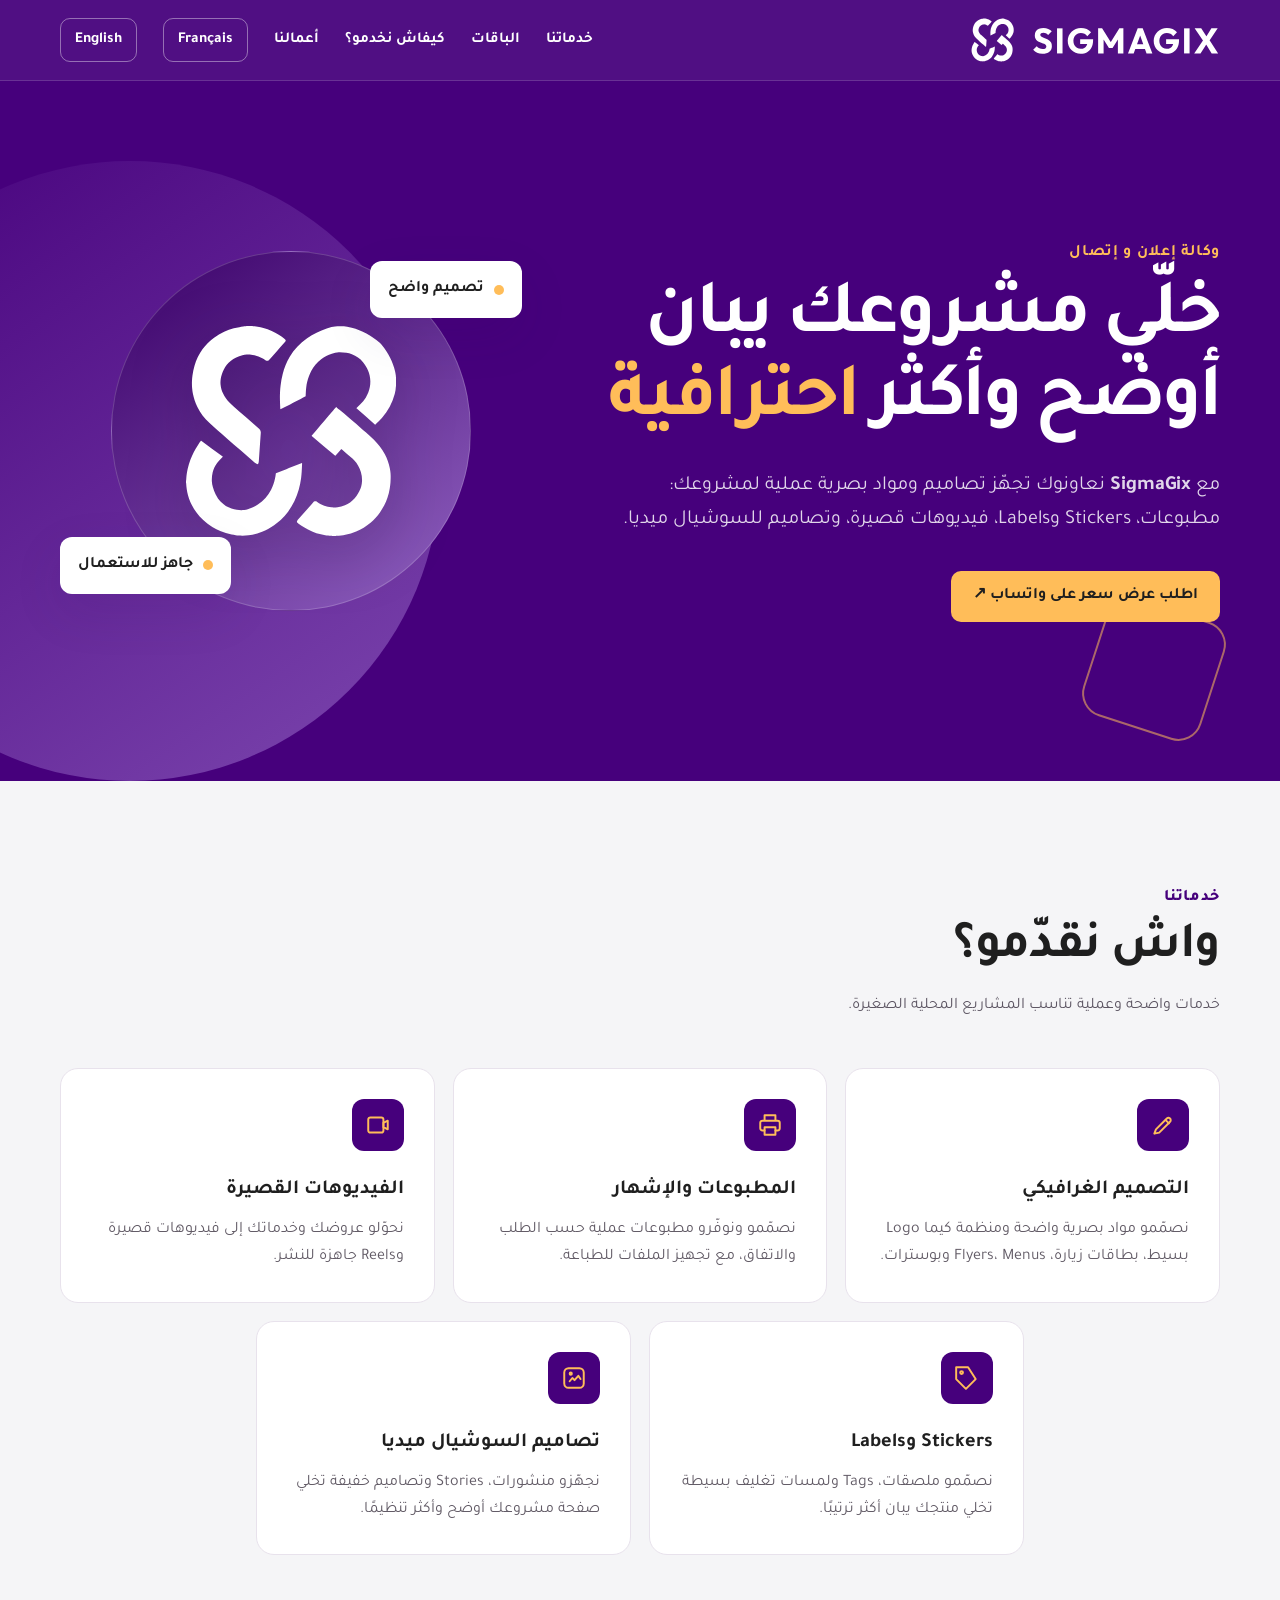
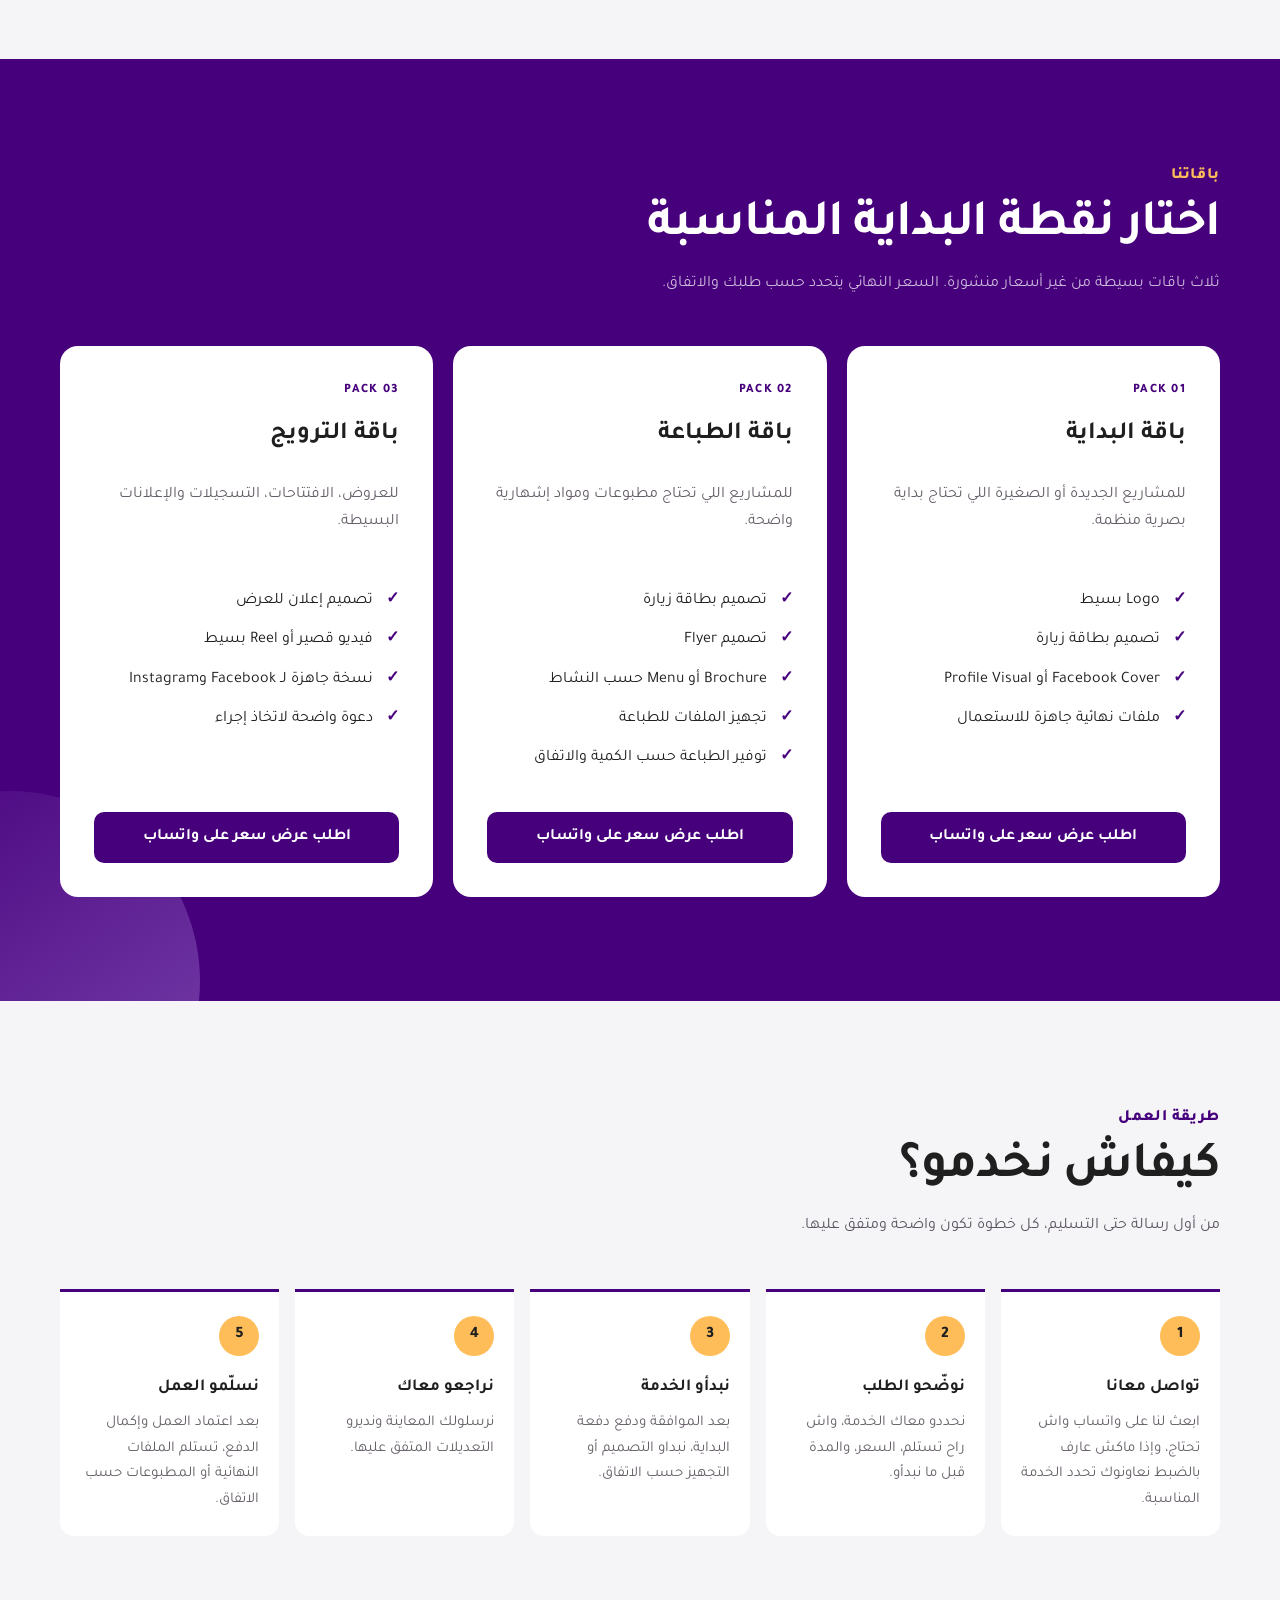
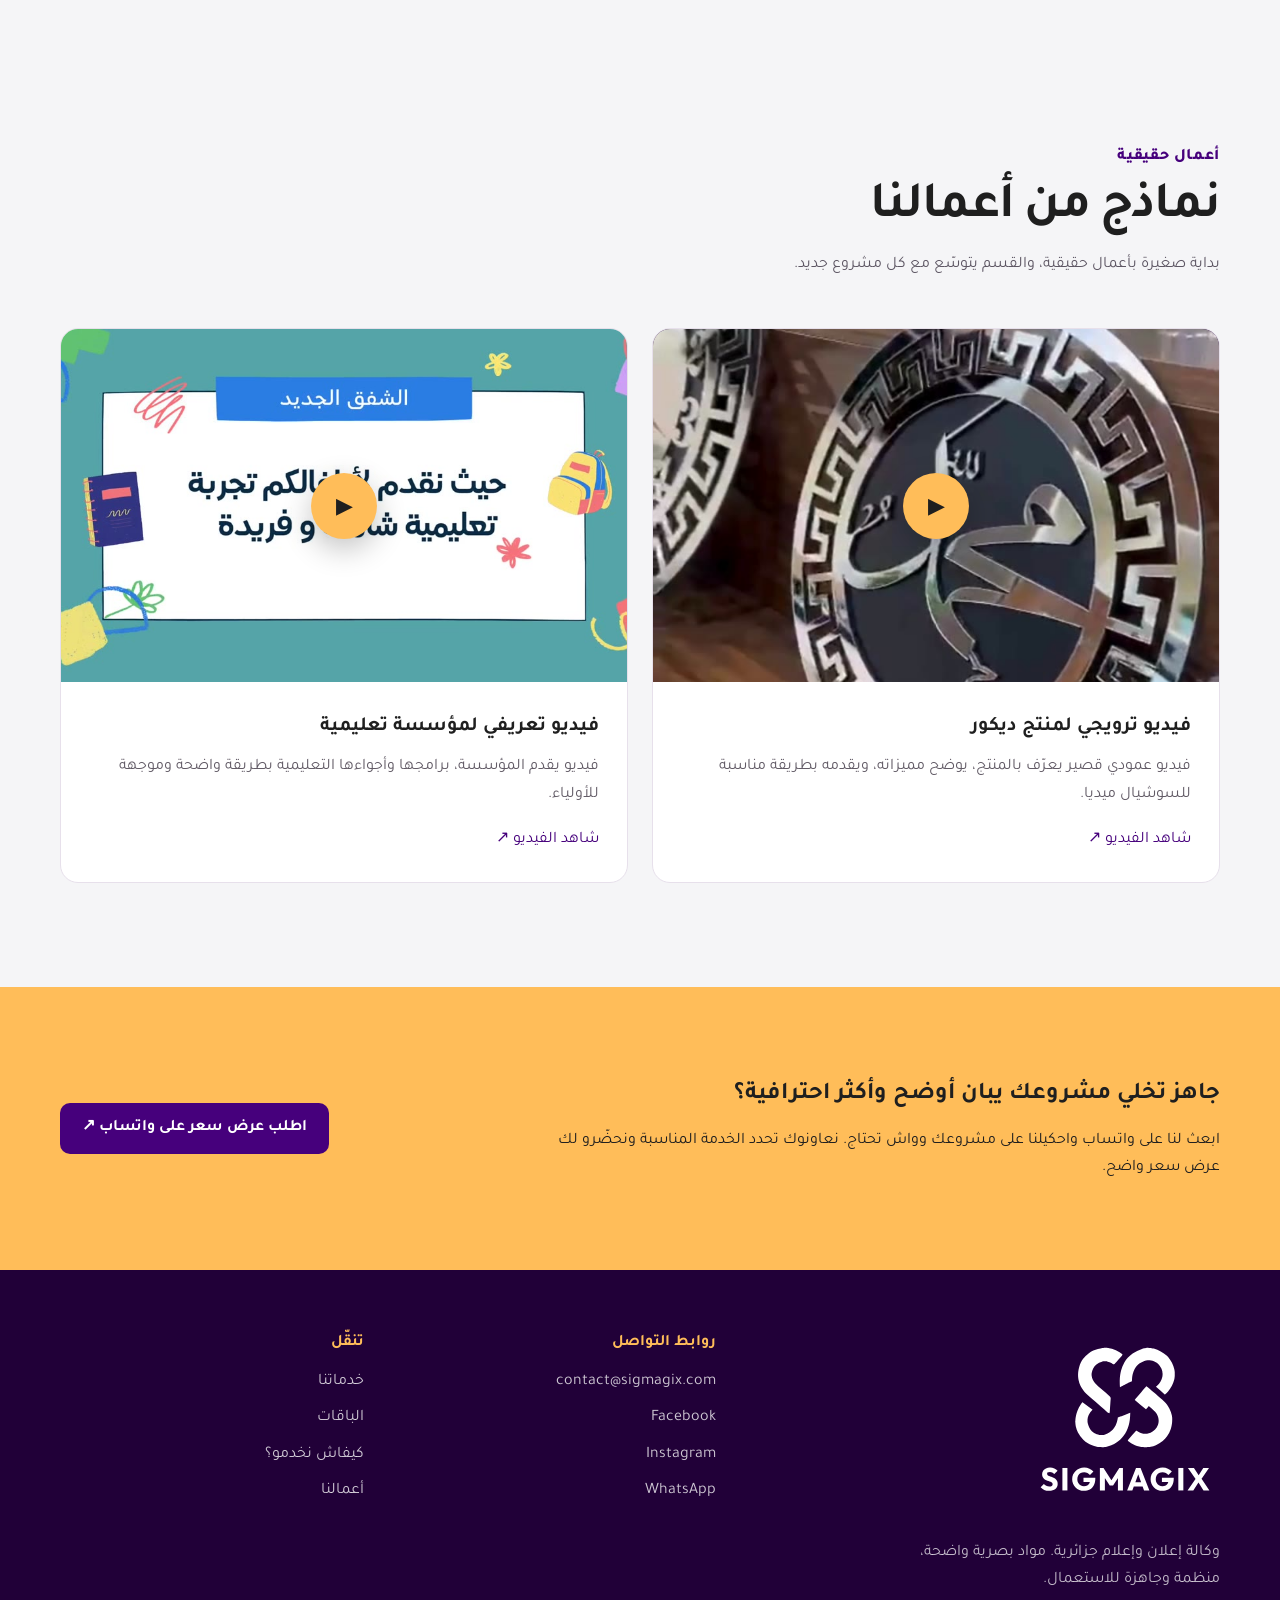
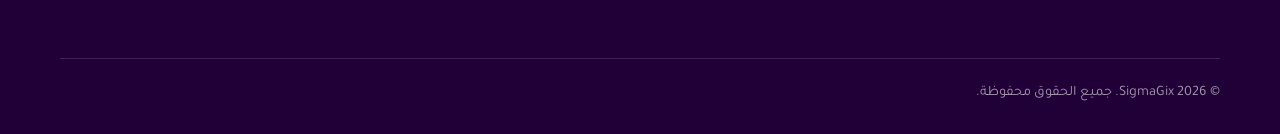
==== index.html @ 9609838d "Update index.html" ====
<!DOCTYPE html>
<html dir="rtl" lang="ar"><head><meta charset="utf-8"/><meta content="width=device-width,initial-scale=1" name="viewport"/><title>SigmaGix — Advertising &amp; Media Agency</title><meta content="SigmaGix وكالة إعلان وإعلام في المدية، نجهّز تصاميم ومطبوعات وفيديوهات قصيرة ومواد بصرية عملية للمشاريع المحلية." name="description"/><meta content="#46007C" name="theme-color"/><meta content="SigmaGix — Advertising &amp; Media Agency" property="og:title"/><meta content="SigmaGix وكالة إعلان وإعلام في المدية، نجهّز تصاميم ومطبوعات وفيديوهات قصيرة ومواد بصرية عملية للمشاريع المحلية." property="og:description"/><meta content="website" property="og:type"/><link href="assets/black-icon.svg" rel="icon" type="image/svg+xml"/><link href="styles.css" rel="stylesheet"/></head><body dir="rtl"><a class="skip" href="#main">الرئيسية</a><header class="site-header"><div class="container nav"><a aria-label="SigmaGix — الرئيسية" class="brand" href=""><img alt="SigmaGix" src="assets/horizontal-logo-white.svg"/></a><button aria-expanded="false" aria-label="Menu" class="menu-btn">☰</button><nav aria-label="Navigation" class="nav-links"><a href="#services">خدماتنا</a><a href="#packs">الباقات</a><a href="#process">كيفاش نخدمو؟</a><a href="#work">أعمالنا</a><a class="lang-switch" href="fr/" hreflang="fr">Français</a><a class="lang-switch" href="en/" hreflang="en">English</a></nav></div></header><main id="main"><section class="hero"><div class="container hero-grid"><div><span class="eyebrow">وكالة إعلان و إتصال </span><h1>خلّي مشروعك يبان<br/>أوضح وأكثر <span style="color:var(--yellow)">احترافية</span></h1><p>مع <strong>SigmaGix</strong> نعاونوك تجهّز تصاميم ومواد بصرية عملية لمشروعك: مطبوعات، Stickers وLabels، فيديوهات قصيرة، وتصاميم للسوشيال ميديا.</p><a class="btn btn-primary" href="https://wa.me/213550505715?text=%D8%B3%D9%84%D8%A7%D9%85%D8%8C%20%D8%AD%D8%A7%D8%A8%20%D9%86%D8%B7%D9%84%D8%A8%20%D8%B9%D8%B1%D8%B6%20%D8%B3%D8%B9%D8%B1%20%D9%85%D9%86%20SigmaGix." rel="noopener" target="_blank">اطلب عرض سعر على واتساب ↗</a></div><div aria-hidden="true" class="hero-mark"><div class="orb"></div><img alt="" src="assets/white-icon.svg"/><span class="float-card fc1"><i></i>تصميم واضح</span><span class="float-card fc2"><i></i>جاهز للاستعمال</span></div></div></section><section class="section" id="services"><div class="container"><div class="section-head"><span class="section-label">خدماتنا</span><h2>واش نقدّمو؟</h2><p class="section-intro">خدمات واضحة وعملية تناسب المشاريع المحلية الصغيرة.</p></div><div class="services-grid"><article class="service-card"><div class="icon-box"><svg aria-hidden="true" viewbox="0 0 24 24"><path d="m4 20 4.5-1 10-10a2.1 2.1 0 0 0-3-3l-10 10L4 20Z"></path><path d="m14.5 7.5 3 3"></path></svg></div><h3>التصميم الغرافيكي</h3><p>نصمّمو مواد بصرية واضحة ومنظمة كيما Logo بسيط، بطاقات زيارة، Flyers، Menus وبوسترات.</p></article><article class="service-card"><div class="icon-box"><svg aria-hidden="true" viewbox="0 0 24 24"><path d="M7 8V3h10v5M7 17H5a2 2 0 0 1-2-2v-5a2 2 0 0 1 2-2h14a2 2 0 0 1 2 2v5a2 2 0 0 1-2 2h-2"></path><path d="M7 14h10v7H7z"></path></svg></div><h3>المطبوعات والإشهار</h3><p>نصمّمو ونوفّرو مطبوعات عملية حسب الطلب والاتفاق، مع تجهيز الملفات للطباعة.</p></article><article class="service-card"><div class="icon-box"><svg aria-hidden="true" viewbox="0 0 24 24"><rect height="14" rx="2" width="14" x="3" y="5"></rect><path d="m17 10 4-2v8l-4-2z"></path></svg></div><h3>الفيديوهات القصيرة</h3><p>نحوّلو عروضك وخدماتك إلى فيديوهات قصيرة وReels جاهزة للنشر.</p></article><article class="service-card"><div class="icon-box"><svg aria-hidden="true" viewbox="0 0 24 24"><path d="M20 13 11 22 2 13V2h11z"></path><circle cx="7" cy="7" r="1.3"></circle></svg></div><h3>Stickers وLabels</h3><p>نصمّمو ملصقات، Tags ولمسات تغليف بسيطة تخلي منتجك يبان أكثر ترتيبًا.</p></article><article class="service-card"><div class="icon-box"><svg aria-hidden="true" viewbox="0 0 24 24"><rect height="18" rx="4" width="18" x="3" y="3"></rect><path d="M8 15l2.5-3 2 2 3.5-4 2 3"></path><circle cx="9" cy="8" r="1"></circle></svg></div><h3>تصاميم السوشيال ميديا</h3><p>نجهّزو منشورات، Stories وتصاميم خفيفة تخلي صفحة مشروعك أوضح وأكثر تنظيمًا.</p></article></div></div></section><section class="section purple-section" id="packs"><div class="container"><div class="section-head"><span class="section-label">باقاتنا</span><h2>اختار نقطة البداية المناسبة</h2><p class="section-intro">ثلاث باقات بسيطة من غير أسعار منشورة. السعر النهائي يتحدد حسب طلبك والاتفاق.</p></div><div class="packs"><article class="pack"><span class="pack-no">PACK 01</span><h3>باقة البداية</h3><p>للمشاريع الجديدة أو الصغيرة اللي تحتاج بداية بصرية منظمة.</p><ul><li>Logo بسيط</li><li>تصميم بطاقة زيارة</li><li>Facebook Cover أو Profile Visual</li><li>ملفات نهائية جاهزة للاستعمال</li></ul><a class="btn" href="https://wa.me/213550505715?text=%D8%B3%D9%84%D8%A7%D9%85%D8%8C%20%D8%AD%D8%A7%D8%A8%20%D9%86%D8%B7%D9%84%D8%A8%20%D8%B9%D8%B1%D8%B6%20%D8%B3%D8%B9%D8%B1%20%D9%85%D9%86%20SigmaGix." rel="noopener" target="_blank">اطلب عرض سعر على واتساب</a></article><article class="pack"><span class="pack-no">PACK 02</span><h3>باقة الطباعة</h3><p>للمشاريع اللي تحتاج مطبوعات ومواد إشهارية واضحة.</p><ul><li>تصميم بطاقة زيارة</li><li>تصميم Flyer</li><li>Brochure أو Menu حسب النشاط</li><li>تجهيز الملفات للطباعة</li><li>توفير الطباعة حسب الكمية والاتفاق</li></ul><a class="btn" href="https://wa.me/213550505715?text=%D8%B3%D9%84%D8%A7%D9%85%D8%8C%20%D8%AD%D8%A7%D8%A8%20%D9%86%D8%B7%D9%84%D8%A8%20%D8%B9%D8%B1%D8%B6%20%D8%B3%D8%B9%D8%B1%20%D9%85%D9%86%20SigmaGix." rel="noopener" target="_blank">اطلب عرض سعر على واتساب</a></article><article class="pack"><span class="pack-no">PACK 03</span><h3>باقة الترويج</h3><p>للعروض، الافتتاحات، التسجيلات والإعلانات البسيطة.</p><ul><li>تصميم إعلان للعرض</li><li>فيديو قصير أو Reel بسيط</li><li>نسخة جاهزة لـ Facebook وInstagram</li><li>دعوة واضحة لاتخاذ إجراء</li></ul><a class="btn" href="https://wa.me/213550505715?text=%D8%B3%D9%84%D8%A7%D9%85%D8%8C%20%D8%AD%D8%A7%D8%A8%20%D9%86%D8%B7%D9%84%D8%A8%20%D8%B9%D8%B1%D8%B6%20%D8%B3%D8%B9%D8%B1%20%D9%85%D9%86%20SigmaGix." rel="noopener" target="_blank">اطلب عرض سعر على واتساب</a></article></div></div></section><section class="section" id="process"><div class="container"><div class="section-head"><span class="section-label">طريقة العمل</span><h2>كيفاش نخدمو؟</h2><p class="section-intro">من أول رسالة حتى التسليم، كل خطوة تكون واضحة ومتفق عليها.</p></div><div class="process"><article class="step"><span class="step-no">1</span><h3>تواصل معانا</h3><p>ابعث لنا على واتساب واش تحتاج، وإذا ماكش عارف بالضبط نعاونوك تحدد الخدمة المناسبة.</p></article><article class="step"><span class="step-no">2</span><h3>نوضّحو الطلب</h3><p>نحددو معاك الخدمة، واش راح تستلم، السعر، والمدة قبل ما نبدأو.</p></article><article class="step"><span class="step-no">3</span><h3>نبدأو الخدمة</h3><p>بعد الموافقة ودفع دفعة البداية، نبداو التصميم أو التجهيز حسب الاتفاق.</p></article><article class="step"><span class="step-no">4</span><h3>نراجعو معاك</h3><p>نرسلولك المعاينة ونديرو التعديلات المتفق عليها.</p></article><article class="step"><span class="step-no">5</span><h3>نسلّمو العمل</h3><p>بعد اعتماد العمل وإكمال الدفع، تستلم الملفات النهائية أو المطبوعات حسب الاتفاق.</p></article></div></div></section><section class="section" id="work"><div class="container"><div class="section-head"><span class="section-label">أعمال حقيقية</span><h2>نماذج من أعمالنا</h2><p class="section-intro">بداية صغيرة بأعمال حقيقية، والقسم يتوسّع مع كل مشروع جديد.</p></div><div class="work-grid"><article class="work"><div class="work-media"><img alt="فيديو ترويجي لمنتج ديكور" src="assets/video/product-poster.jpg"/><button aria-label="تشغيل الفيديو: فيديو ترويجي لمنتج ديكور" class="play" data-orientation="portrait" data-poster="assets/video/product-poster.jpg" data-title="فيديو ترويجي لمنتج ديكور" data-video="assets/video/product.mp4" type="button">▶</button></div><div class="work-copy"><h3>فيديو ترويجي لمنتج ديكور</h3><p>فيديو عمودي قصير يعرّف بالمنتج، يوضح مميزاته، ويقدمه بطريقة مناسبة للسوشيال ميديا.</p><button class="text-btn" data-orientation="portrait" data-poster="assets/video/product-poster.jpg" data-title="فيديو ترويجي لمنتج ديكور" data-video="assets/video/product.mp4" type="button">شاهد الفيديو ↗</button></div></article><article class="work"><div class="work-media"><img alt="فيديو تعريفي لمؤسسة تعليمية" src="assets/video/education-poster.jpg"/><button aria-label="تشغيل الفيديو: فيديو تعريفي لمؤسسة تعليمية" class="play" data-orientation="landscape" data-poster="assets/video/education-poster.jpg" data-title="فيديو تعريفي لمؤسسة تعليمية" data-video="assets/video/education.mp4" type="button">▶</button></div><div class="work-copy"><h3>فيديو تعريفي لمؤسسة تعليمية</h3><p>فيديو يقدم المؤسسة، برامجها وأجواءها التعليمية بطريقة واضحة وموجهة للأولياء.</p><button class="text-btn" data-orientation="landscape" data-poster="assets/video/education-poster.jpg" data-title="فيديو تعريفي لمؤسسة تعليمية" data-video="assets/video/education.mp4" type="button">شاهد الفيديو ↗</button></div></article></div></div></section><section class="cta-section"><div class="container cta-grid"><div><h2>جاهز تخلي مشروعك يبان أوضح وأكثر احترافية؟</h2><p>ابعث لنا على واتساب واحكيلنا على مشروعك وواش تحتاج. نعاونوك تحدد الخدمة المناسبة ونحضّرو لك عرض سعر واضح.</p></div><a class="btn" href="https://wa.me/213550505715?text=%D8%B3%D9%84%D8%A7%D9%85%D8%8C%20%D8%AD%D8%A7%D8%A8%20%D9%86%D8%B7%D9%84%D8%A8%20%D8%B9%D8%B1%D8%B6%20%D8%B3%D8%B9%D8%B1%20%D9%85%D9%86%20SigmaGix." rel="noopener" target="_blank">اطلب عرض سعر على واتساب ↗</a></div></section></main><footer class="site-footer"><div class="container"><div class="footer-grid"><div><img alt="SigmaGix" class="footer-logo" src="assets/logo-white-website.svg"/><p class="footer-tag">وكالة إعلان وإعلام جزائرية. مواد بصرية واضحة، منظمة وجاهزة للاستعمال.</p></div><div><div class="footer-title">روابط التواصل</div><div class="footer-links"><a href="mailto:contact@sigmagix.com">contact@sigmagix.com</a><a href="https://www.facebook.com/SigmagixAgency" rel="noopener" target="_blank">Facebook</a><a href="https://www.instagram.com/sigmagix/" rel="noopener" target="_blank">Instagram</a><a href="https://wa.me/213550505715?text=%D8%B3%D9%84%D8%A7%D9%85%D8%8C%20%D8%AD%D8%A7%D8%A8%20%D9%86%D8%B7%D9%84%D8%A8%20%D8%B9%D8%B1%D8%B6%20%D8%B3%D8%B9%D8%B1%20%D9%85%D9%86%20SigmaGix." rel="noopener" target="_blank">WhatsApp</a></div></div><div><div class="footer-title">تنقّل</div><div class="footer-links"><a href="#services">خدماتنا</a><a href="#packs">الباقات</a><a href="#process">كيفاش نخدمو؟</a><a href="#work">أعمالنا</a></div></div></div><div class="copyright">© 2026 SigmaGix. جميع الحقوق محفوظة.</div></div></footer><dialog aria-labelledby="video-title" class="video-dialog"><div class="dialog-head"><h2 id="video-title"></h2><button aria-label="غلق" class="dialog-close">×</button></div><video controls="" playsinline="" preload="none"></video></dialog><script src="script.js"></script></body></html>
---- styles.css ----
@import url('https://fonts.googleapis.com/css2?family=Poppins:wght@400;500;600;700&family=Tajawal:wght@400;500;700;800&display=swap');

:root{--purple:#46007C;--lavender:#9162C2;--yellow:#FFBD59;--off:#F5F5F7;--ink:#1F1F1F;--white:#fff;--radius:18px;--shadow:0 18px 50px rgba(48,0,85,.10);--max:1160px}
*{box-sizing:border-box}html{scroll-behavior:smooth;scroll-padding-top:92px}body{margin:0;background:var(--off);color:var(--ink);font-family:'Poppins',Arial,sans-serif;line-height:1.7}body[dir=rtl]{font-family:'Tajawal',Arial,sans-serif}img,video{max-width:100%;display:block}a{color:inherit}.container{width:min(calc(100% - 40px),var(--max));margin-inline:auto}.skip{position:absolute;inset-inline-start:16px;top:-60px;background:var(--yellow);color:var(--ink);padding:10px 16px;z-index:1000;border-radius:8px;font-weight:700}.skip:focus{top:12px}.site-header{position:sticky;top:0;z-index:100;background:rgba(70,0,124,.94);backdrop-filter:blur(14px);border-bottom:1px solid rgba(255,255,255,.14)}.nav{min-height:80px;display:flex;align-items:center;justify-content:space-between;gap:24px}.brand img{width:250px;height:auto}.nav-links{display:flex;align-items:center;gap:26px;color:#fff}.nav-links a{text-decoration:none;font-weight:600;font-size:.95rem}.nav-links a:hover{color:var(--yellow)}.lang-switch{display:inline-flex;align-items:center;min-height:44px;padding:8px 14px;border:1px solid rgba(255,255,255,.4);border-radius:10px;color:#fff}.menu-btn{display:none;border:1px solid rgba(255,255,255,.4);background:transparent;color:#fff;width:46px;height:46px;border-radius:10px;font-size:0}.menu-btn:before{content:'';display:block;width:20px;height:14px;margin:auto;background:linear-gradient(to bottom,#fff 0 2px,transparent 2px 6px,#fff 6px 8px,transparent 8px 12px,#fff 12px 14px)}.hero{position:relative;overflow:hidden;background:var(--purple);color:#fff;min-height:700px;display:flex;align-items:center}.hero:before{content:'';position:absolute;width:620px;height:620px;border-radius:50%;background:linear-gradient(145deg,var(--purple),var(--lavender));inset-inline-end:-180px;top:80px;opacity:.72}.hero:after{content:'';position:absolute;width:120px;height:120px;border:2px solid rgba(255,189,89,.55);border-radius:24px;transform:rotate(18deg);inset-inline-start:5%;bottom:50px}.hero-grid{position:relative;z-index:1;display:grid;grid-template-columns:1.15fr .85fr;align-items:center;gap:72px;padding-block:96px}.eyebrow{display:inline-block;color:var(--yellow);font-weight:700;letter-spacing:.04em;margin-bottom:12px}.hero h1{font-size:clamp(2.7rem,6vw,5.5rem);line-height:1.08;letter-spacing:-.04em;margin:0 0 24px;max-width:800px}.hero p{font-size:clamp(1.05rem,2vw,1.25rem);color:rgba(255,255,255,.84);max-width:650px;margin:0 0 34px}.btn{display:inline-flex;align-items:center;justify-content:center;gap:10px;min-height:50px;padding:12px 22px;border-radius:10px;text-decoration:none;border:0;font:inherit;font-weight:700;cursor:pointer;transition:transform .2s,background .2s}.btn:hover{transform:translateY(-2px)}.btn-primary{background:var(--yellow);color:var(--ink)}.btn-primary:hover{background:#ffc871}.btn-outline{border:1px solid rgba(255,255,255,.45);color:#fff}.hero-mark{position:relative;min-height:430px;display:grid;place-items:center}.hero-mark .orb{position:absolute;width:360px;height:360px;border-radius:50%;background:linear-gradient(145deg,#3a0068,var(--lavender));border:1px solid rgba(255,255,255,.18)}.hero-mark>img{position:relative;width:210px;filter:drop-shadow(0 16px 30px rgba(20,0,35,.25))}.float-card{position:absolute;background:#fff;color:var(--ink);padding:15px 18px;border-radius:12px;box-shadow:var(--shadow);font-weight:700;display:flex;align-items:center;gap:10px}.float-card i{width:10px;height:10px;border-radius:50%;background:var(--yellow)}.fc1{top:45px;inset-inline-start:0}.fc2{bottom:52px;inset-inline-end:0}.section{padding-block:104px}.section-head{max-width:720px;margin-bottom:48px}.section-label{color:var(--purple);font-weight:800;letter-spacing:.04em}.section h2{font-size:clamp(2rem,4vw,3.5rem);line-height:1.15;margin:8px 0 14px;letter-spacing:-.025em}.section-intro{color:#5d5663;margin:0}.services-grid{display:grid;grid-template-columns:repeat(6,1fr);gap:18px}.service-card{grid-column:span 2;background:#fff;padding:30px;border:1px solid #e8e2ec;border-radius:var(--radius);transition:transform .2s,border-color .2s}.service-card:nth-child(4){grid-column:2/span 2}.service-card:hover{transform:translateY(-4px);border-color:rgba(70,0,124,.35)}.icon-box{width:52px;height:52px;border-radius:12px;background:var(--purple);color:var(--yellow);display:grid;place-items:center;margin-bottom:22px}.icon-box svg{width:26px;height:26px;fill:none;stroke:currentColor;stroke-width:1.8;stroke-linecap:round;stroke-linejoin:round}.service-card h3,.pack h3,.work-copy h3{margin:0 0 10px;font-size:1.25rem}.service-card p{margin:0;color:#625b66}.purple-section{background:var(--purple);color:#fff;position:relative;overflow:hidden}.purple-section:after{content:'';position:absolute;width:380px;height:380px;border-radius:50%;background:linear-gradient(145deg,transparent,var(--lavender));inset-inline-end:-180px;bottom:-170px;opacity:.7}.purple-section .section-label{color:var(--yellow)}.purple-section .section-intro{color:rgba(255,255,255,.72)}.packs{position:relative;z-index:1;display:grid;grid-template-columns:repeat(3,1fr);gap:20px}.pack{background:#fff;color:var(--ink);border-radius:var(--radius);padding:34px;display:flex;flex-direction:column;min-height:430px}.pack-no{color:var(--purple);font-weight:800;font-size:.8rem;letter-spacing:.1em}.pack h3{font-size:1.55rem;margin-top:12px}.pack>p{color:#665e69;min-height:58px}.pack ul{padding:0;margin:20px 0 28px;list-style:none}.pack li{position:relative;padding-inline-start:26px;margin:12px 0}.pack li:before{content:'✓';position:absolute;inset-inline-start:0;color:var(--purple);font-weight:800}.pack .btn{margin-top:auto;background:var(--purple);color:#fff}.process{display:grid;grid-template-columns:repeat(5,1fr);gap:16px;counter-reset:steps}.step{position:relative;padding:24px 20px;border-top:3px solid var(--purple);background:#fff;border-radius:0 0 14px 14px}.step-no{width:40px;height:40px;display:grid;place-items:center;border-radius:50%;background:var(--yellow);font-weight:800;margin-bottom:18px}.step h3{font-size:1.05rem;margin:0 0 8px}.step p{font-size:.94rem;color:#665f68;margin:0}.work-grid{display:grid;grid-template-columns:repeat(2,1fr);gap:24px}.work{background:#fff;border-radius:var(--radius);overflow:hidden;border:1px solid #e7e0eb}.work-media{position:relative;aspect-ratio:16/10;background:#24003f;overflow:hidden}.work-media img{width:100%;height:100%;object-fit:cover;transition:transform .35s}.work:first-child .work-media img{object-position:center 38%}.work:hover .work-media img{transform:scale(1.025)}.play{position:absolute;inset:0;margin:auto;width:66px;height:66px;border-radius:50%;background:var(--yellow);border:0;color:var(--ink);font-size:1.35rem;cursor:pointer;box-shadow:0 10px 30px rgba(0,0,0,.24)}.work-copy{padding:28px}.work-copy p{color:#625b66;margin:0 0 18px}.text-btn{color:var(--purple);font-weight:800;background:none;border:0;padding:0;font:inherit;cursor:pointer}.cta-section{background:var(--yellow);padding-block:88px}.cta-grid{display:grid;grid-template-columns:1fr auto;align-items:center;gap:40px}.cta-section h2{margin:0 0 12px;max-width:750px}.cta-section p{margin:0;max-width:700px}.cta-section .btn{background:var(--purple);color:#fff;white-space:nowrap}.site-footer{background:#210038;color:#fff;padding-block:60px 28px}.footer-grid{display:grid;grid-template-columns:1.2fr .8fr .8fr;gap:48px}.footer-logo{width:190px;margin-bottom:20px}.footer-tag{color:rgba(255,255,255,.72);max-width:340px}.footer-title{color:var(--yellow);font-weight:700;margin-bottom:12px}.footer-links{display:grid;gap:9px}.footer-links a{text-decoration:none;color:rgba(255,255,255,.78)}.footer-links a:hover{color:#fff}.copyright{margin-top:48px;padding-top:22px;border-top:1px solid rgba(255,255,255,.14);color:rgba(255,255,255,.58);font-size:.9rem}.video-dialog{width:min(92vw,920px);padding:0;border:0;border-radius:16px;background:#10001d;color:#fff;box-shadow:0 30px 80px rgba(0,0,0,.45)}.video-dialog::backdrop{background:rgba(20,0,34,.82);backdrop-filter:blur(5px)}.dialog-head{display:flex;align-items:center;justify-content:space-between;padding:16px 18px;border-bottom:1px solid rgba(255,255,255,.15)}.dialog-head h2{font-size:1.1rem;margin:0}.dialog-close{width:44px;height:44px;background:transparent;border:1px solid rgba(255,255,255,.3);border-radius:9px;color:#fff;font-size:1.3rem;cursor:pointer}.video-dialog video{width:100%;max-height:75vh;background:#000}.video-dialog.portrait{width:min(92vw,480px)}:focus-visible{outline:3px solid var(--yellow);outline-offset:3px}
@media(max-width:900px){.nav-links{position:absolute;top:80px;inset-inline:0;background:var(--purple);padding:22px;display:none;flex-direction:column;align-items:stretch;border-top:1px solid rgba(255,255,255,.14)}.nav-links.open{display:flex}.menu-btn{display:block}.hero{min-height:auto}.hero-grid{grid-template-columns:1fr;gap:20px;padding-block:72px}.hero-mark{min-height:340px}.hero-mark .orb{width:290px;height:290px}.hero-mark>img{width:165px}.fc1{inset-inline-start:4%;top:32px}.fc2{inset-inline-end:4%;bottom:28px}.services-grid{grid-template-columns:repeat(2,1fr)}.service-card,.service-card:nth-child(4){grid-column:auto}.service-card:last-child{grid-column:1/-1}.packs{grid-template-columns:1fr}.pack{min-height:0}.process{grid-template-columns:repeat(2,1fr)}.step:last-child{grid-column:1/-1}.cta-grid,.footer-grid{grid-template-columns:1fr}.cta-grid{align-items:start}.cta-grid .btn{justify-self:start}.footer-grid{gap:28px}}
@media(max-width:620px){.container{width:min(calc(100% - 32px),var(--max))}.nav{min-height:72px}.brand img{width:190px}.nav-links{top:72px}.section{padding-block:76px}.hero-grid{padding-block:60px}.hero h1{font-size:2.7rem}.hero-mark{min-height:300px}.hero-mark .orb{width:250px;height:250px}.hero-mark>img{width:140px}.float-card{font-size:.85rem;padding:11px 13px}.services-grid,.process,.work-grid{grid-template-columns:1fr}.service-card:last-child,.step:last-child{grid-column:auto}.service-card{padding:24px}.pack{padding:27px}.work-copy{padding:23px}.cta-section{padding-block:68px}.cta-grid .btn{width:100%}.footer-grid{grid-template-columns:1fr}.video-dialog{width:96vw}}
@media(prefers-reduced-motion:reduce){*{scroll-behavior:auto!important;transition:none!important}}
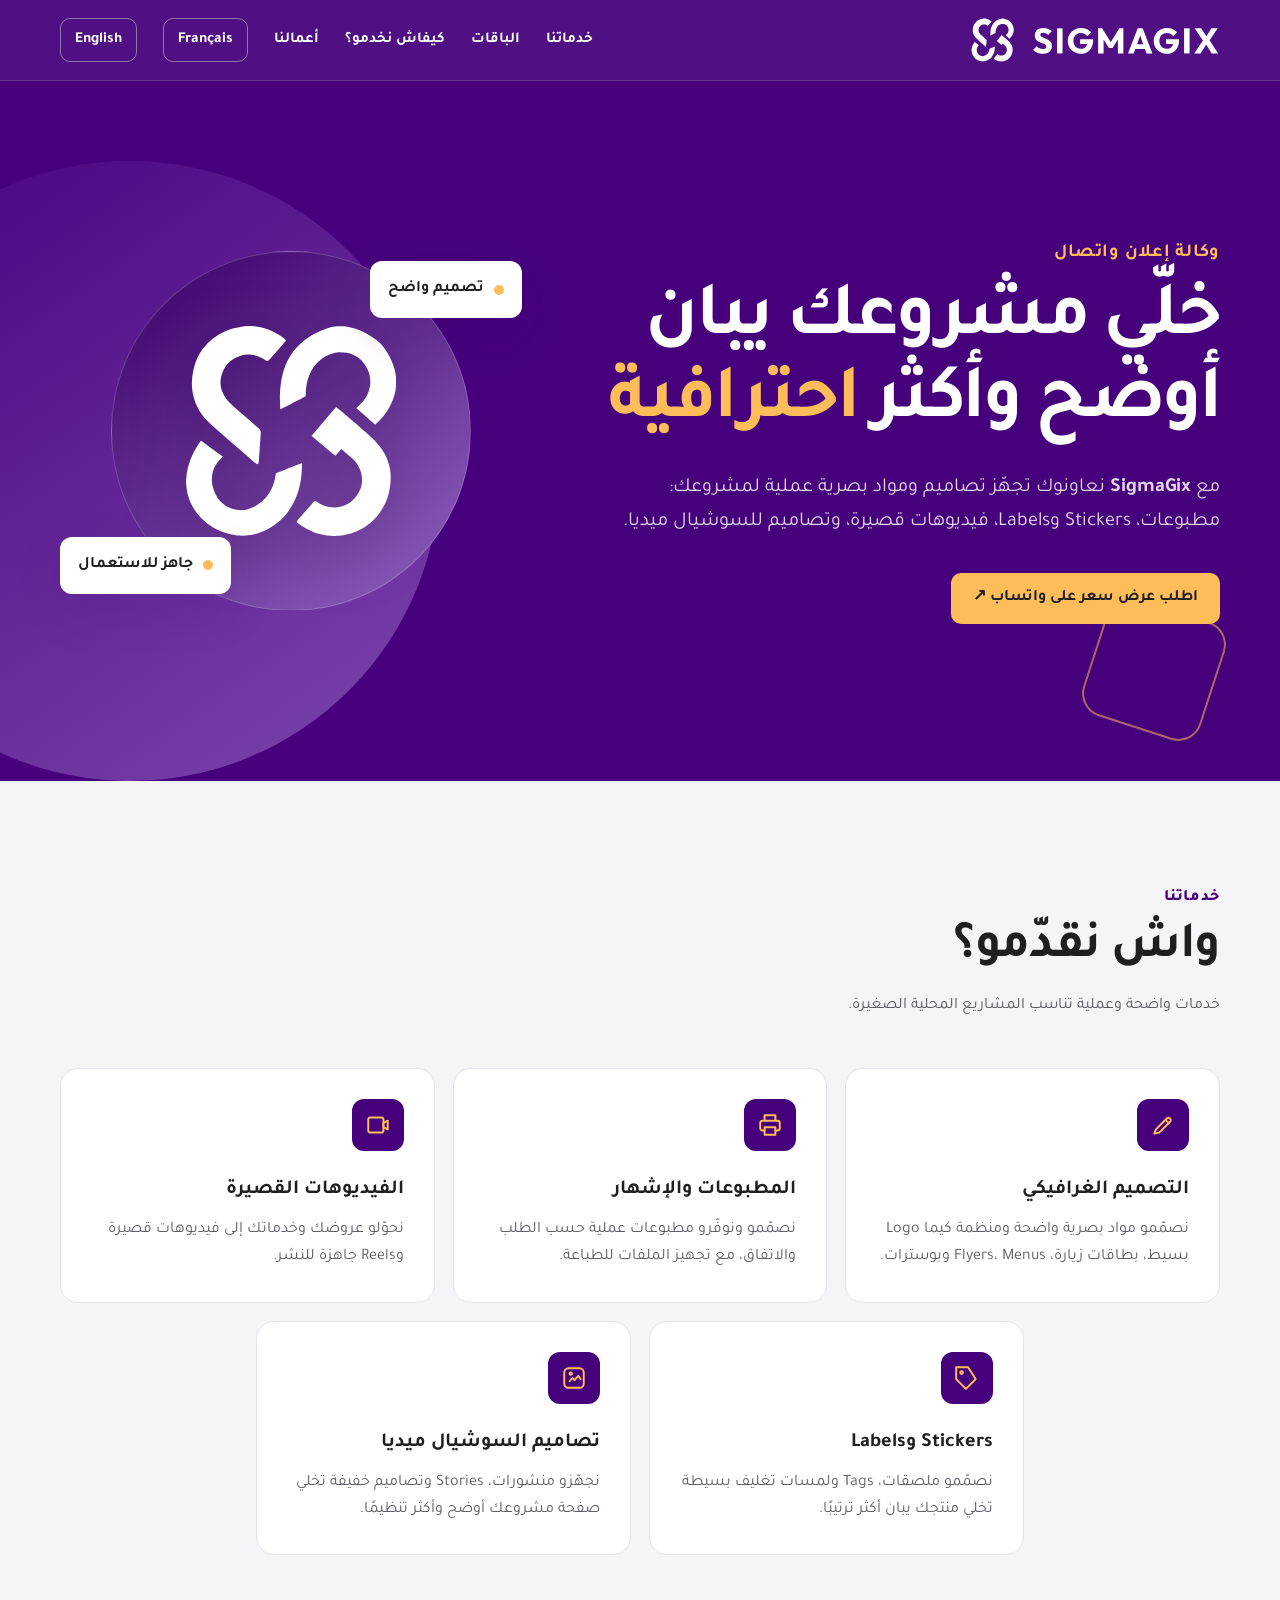
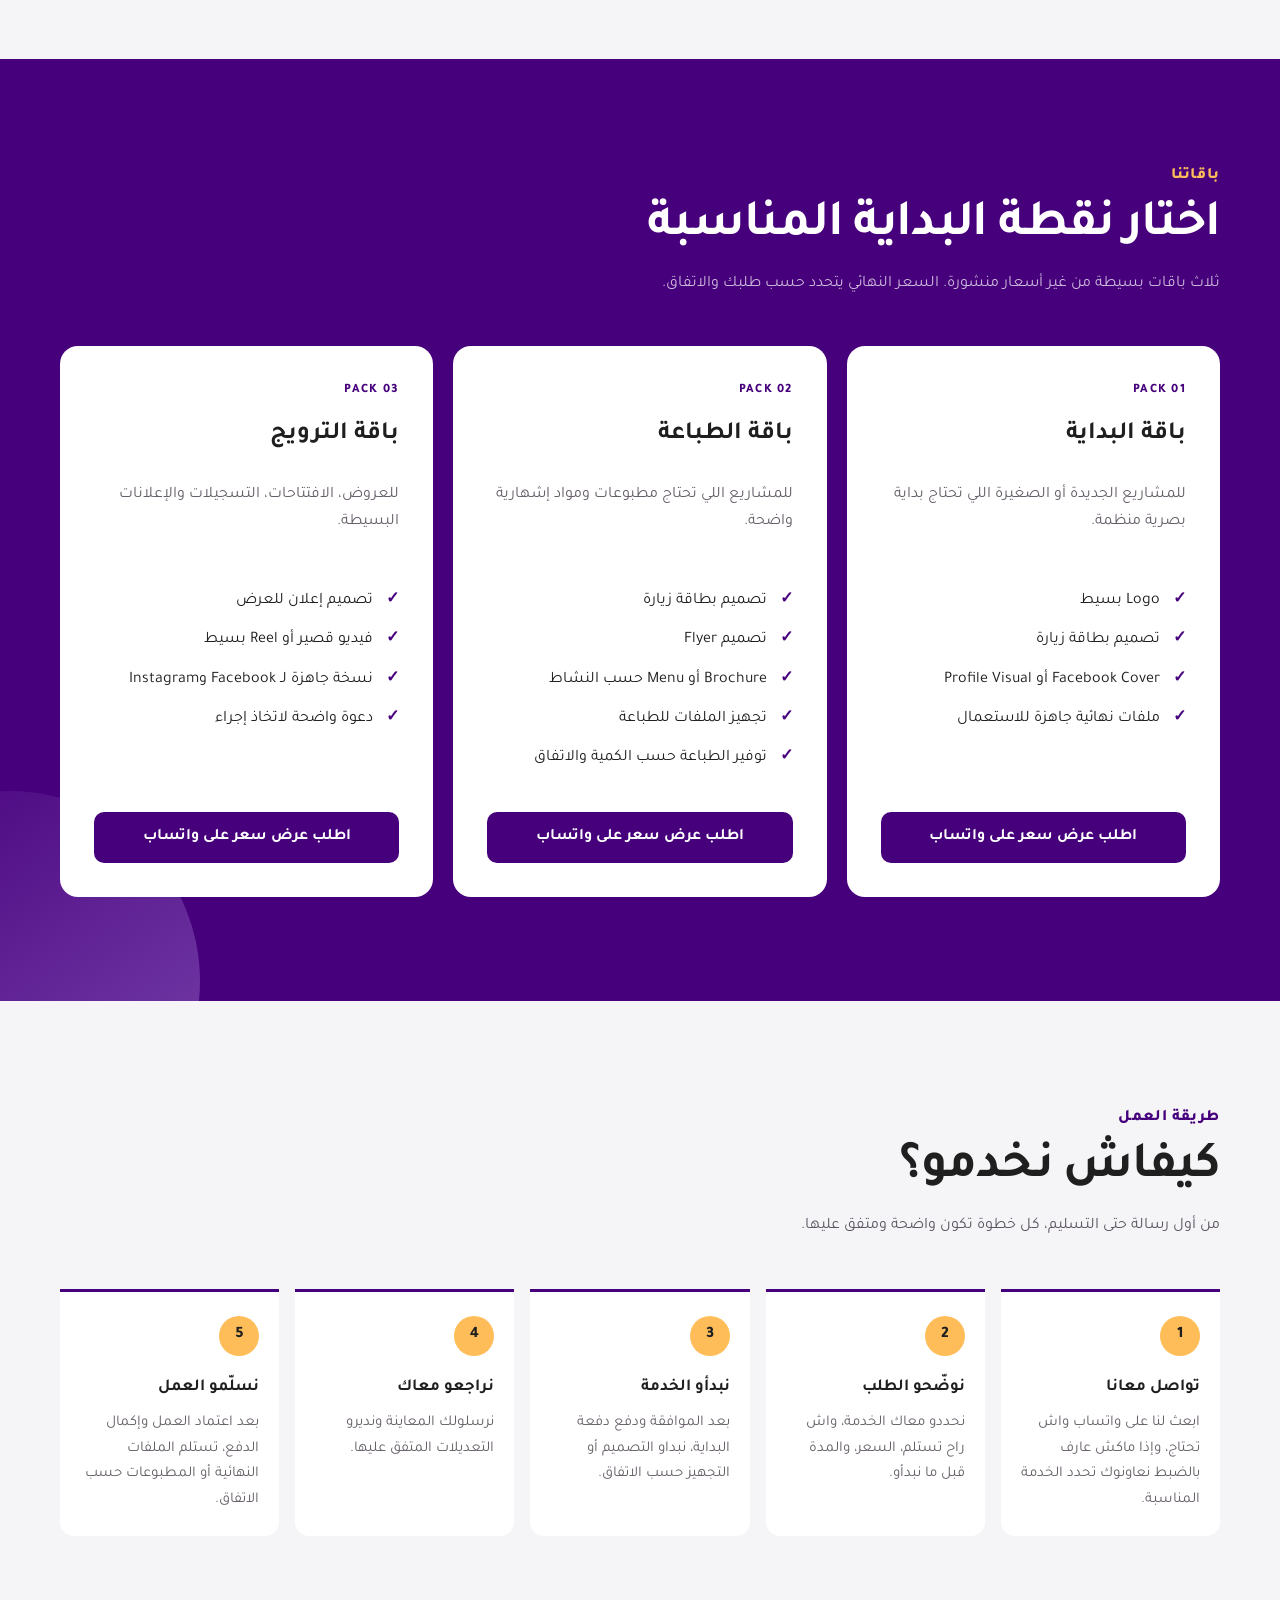
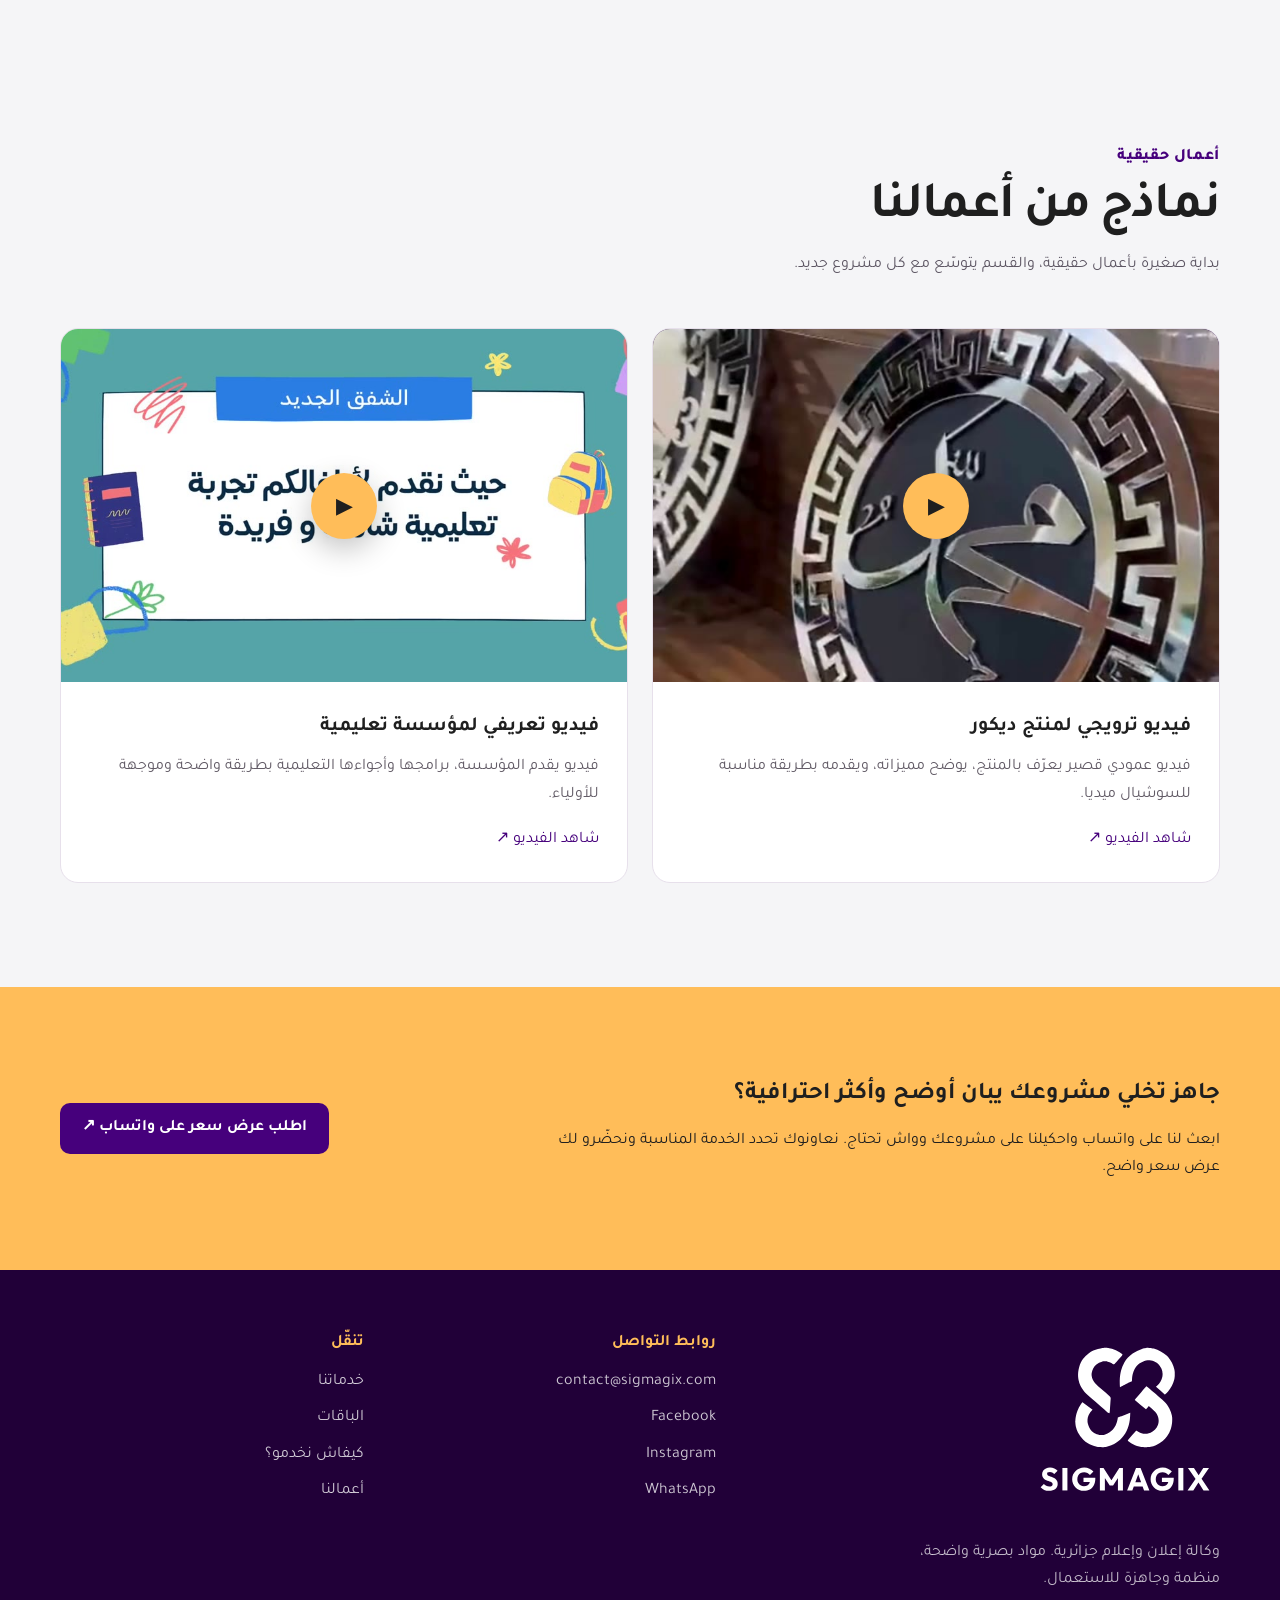
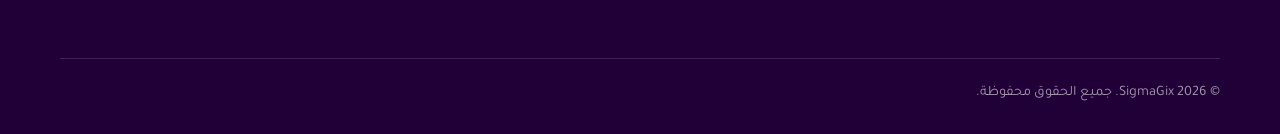
==== commit 6afe290e: "Update print statement from 'Hello' to 'Goodbye'" ====
--- a/index.html
+++ b/index.html
@@ -1,2 +1,2 @@
 <!DOCTYPE html>
-<html dir="rtl" lang="ar"><head><meta charset="utf-8"/><meta content="width=device-width,initial-scale=1" name="viewport"/><title>SigmaGix — Advertising &amp; Media Agency</title><meta content="SigmaGix وكالة إعلان وإعلام في المدية، نجهّز تصاميم ومطبوعات وفيديوهات قصيرة ومواد بصرية عملية للمشاريع المحلية." name="description"/><meta content="#46007C" name="theme-color"/><meta content="SigmaGix — Advertising &amp; Media Agency" property="og:title"/><meta content="SigmaGix وكالة إعلان وإعلام في المدية، نجهّز تصاميم ومطبوعات وفيديوهات قصيرة ومواد بصرية عملية للمشاريع المحلية." property="og:description"/><meta content="website" property="og:type"/><link href="assets/black-icon.svg" rel="icon" type="image/svg+xml"/><link href="styles.css" rel="stylesheet"/></head><body dir="rtl"><a class="skip" href="#main">الرئيسية</a><header class="site-header"><div class="container nav"><a aria-label="SigmaGix — الرئيسية" class="brand" href=""><img alt="SigmaGix" src="assets/horizontal-logo-white.svg"/></a><button aria-expanded="false" aria-label="Menu" class="menu-btn">☰</button><nav aria-label="Navigation" class="nav-links"><a href="#services">خدماتنا</a><a href="#packs">الباقات</a><a href="#process">كيفاش نخدمو؟</a><a href="#work">أعمالنا</a><a class="lang-switch" href="fr/" hreflang="fr">Français</a><a class="lang-switch" href="en/" hreflang="en">English</a></nav></div></header><main id="main"><section class="hero"><div class="container hero-grid"><div><span class="eyebrow">وكالة إعلان و إتصال </span><h1>خلّي مشروعك يبان<br/>أوضح وأكثر <span style="color:var(--yellow)">احترافية</span></h1><p>مع <strong>SigmaGix</strong> نعاونوك تجهّز تصاميم ومواد بصرية عملية لمشروعك: مطبوعات، Stickers وLabels، فيديوهات قصيرة، وتصاميم للسوشيال ميديا.</p><a class="btn btn-primary" href="https://wa.me/213550505715?text=%D8%B3%D9%84%D8%A7%D9%85%D8%8C%20%D8%AD%D8%A7%D8%A8%20%D9%86%D8%B7%D9%84%D8%A8%20%D8%B9%D8%B1%D8%B6%20%D8%B3%D8%B9%D8%B1%20%D9%85%D9%86%20SigmaGix." rel="noopener" target="_blank">اطلب عرض سعر على واتساب ↗</a></div><div aria-hidden="true" class="hero-mark"><div class="orb"></div><img alt="" src="assets/white-icon.svg"/><span class="float-card fc1"><i></i>تصميم واضح</span><span class="float-card fc2"><i></i>جاهز للاستعمال</span></div></div></section><section class="section" id="services"><div class="container"><div class="section-head"><span class="section-label">خدماتنا</span><h2>واش نقدّمو؟</h2><p class="section-intro">خدمات واضحة وعملية تناسب المشاريع المحلية الصغيرة.</p></div><div class="services-grid"><article class="service-card"><div class="icon-box"><svg aria-hidden="true" viewbox="0 0 24 24"><path d="m4 20 4.5-1 10-10a2.1 2.1 0 0 0-3-3l-10 10L4 20Z"></path><path d="m14.5 7.5 3 3"></path></svg></div><h3>التصميم الغرافيكي</h3><p>نصمّمو مواد بصرية واضحة ومنظمة كيما Logo بسيط، بطاقات زيارة، Flyers، Menus وبوسترات.</p></article><article class="service-card"><div class="icon-box"><svg aria-hidden="true" viewbox="0 0 24 24"><path d="M7 8V3h10v5M7 17H5a2 2 0 0 1-2-2v-5a2 2 0 0 1 2-2h14a2 2 0 0 1 2 2v5a2 2 0 0 1-2 2h-2"></path><path d="M7 14h10v7H7z"></path></svg></div><h3>المطبوعات والإشهار</h3><p>نصمّمو ونوفّرو مطبوعات عملية حسب الطلب والاتفاق، مع تجهيز الملفات للطباعة.</p></article><article class="service-card"><div class="icon-box"><svg aria-hidden="true" viewbox="0 0 24 24"><rect height="14" rx="2" width="14" x="3" y="5"></rect><path d="m17 10 4-2v8l-4-2z"></path></svg></div><h3>الفيديوهات القصيرة</h3><p>نحوّلو عروضك وخدماتك إلى فيديوهات قصيرة وReels جاهزة للنشر.</p></article><article class="service-card"><div class="icon-box"><svg aria-hidden="true" viewbox="0 0 24 24"><path d="M20 13 11 22 2 13V2h11z"></path><circle cx="7" cy="7" r="1.3"></circle></svg></div><h3>Stickers وLabels</h3><p>نصمّمو ملصقات، Tags ولمسات تغليف بسيطة تخلي منتجك يبان أكثر ترتيبًا.</p></article><article class="service-card"><div class="icon-box"><svg aria-hidden="true" viewbox="0 0 24 24"><rect height="18" rx="4" width="18" x="3" y="3"></rect><path d="M8 15l2.5-3 2 2 3.5-4 2 3"></path><circle cx="9" cy="8" r="1"></circle></svg></div><h3>تصاميم السوشيال ميديا</h3><p>نجهّزو منشورات، Stories وتصاميم خفيفة تخلي صفحة مشروعك أوضح وأكثر تنظيمًا.</p></article></div></div></section><section class="section purple-section" id="packs"><div class="container"><div class="section-head"><span class="section-label">باقاتنا</span><h2>اختار نقطة البداية المناسبة</h2><p class="section-intro">ثلاث باقات بسيطة من غير أسعار منشورة. السعر النهائي يتحدد حسب طلبك والاتفاق.</p></div><div class="packs"><article class="pack"><span class="pack-no">PACK 01</span><h3>باقة البداية</h3><p>للمشاريع الجديدة أو الصغيرة اللي تحتاج بداية بصرية منظمة.</p><ul><li>Logo بسيط</li><li>تصميم بطاقة زيارة</li><li>Facebook Cover أو Profile Visual</li><li>ملفات نهائية جاهزة للاستعمال</li></ul><a class="btn" href="https://wa.me/213550505715?text=%D8%B3%D9%84%D8%A7%D9%85%D8%8C%20%D8%AD%D8%A7%D8%A8%20%D9%86%D8%B7%D9%84%D8%A8%20%D8%B9%D8%B1%D8%B6%20%D8%B3%D8%B9%D8%B1%20%D9%85%D9%86%20SigmaGix." rel="noopener" target="_blank">اطلب عرض سعر على واتساب</a></article><article class="pack"><span class="pack-no">PACK 02</span><h3>باقة الطباعة</h3><p>للمشاريع اللي تحتاج مطبوعات ومواد إشهارية واضحة.</p><ul><li>تصميم بطاقة زيارة</li><li>تصميم Flyer</li><li>Brochure أو Menu حسب النشاط</li><li>تجهيز الملفات للطباعة</li><li>توفير الطباعة حسب الكمية والاتفاق</li></ul><a class="btn" href="https://wa.me/213550505715?text=%D8%B3%D9%84%D8%A7%D9%85%D8%8C%20%D8%AD%D8%A7%D8%A8%20%D9%86%D8%B7%D9%84%D8%A8%20%D8%B9%D8%B1%D8%B6%20%D8%B3%D8%B9%D8%B1%20%D9%85%D9%86%20SigmaGix." rel="noopener" target="_blank">اطلب عرض سعر على واتساب</a></article><article class="pack"><span class="pack-no">PACK 03</span><h3>باقة الترويج</h3><p>للعروض، الافتتاحات، التسجيلات والإعلانات البسيطة.</p><ul><li>تصميم إعلان للعرض</li><li>فيديو قصير أو Reel بسيط</li><li>نسخة جاهزة لـ Facebook وInstagram</li><li>دعوة واضحة لاتخاذ إجراء</li></ul><a class="btn" href="https://wa.me/213550505715?text=%D8%B3%D9%84%D8%A7%D9%85%D8%8C%20%D8%AD%D8%A7%D8%A8%20%D9%86%D8%B7%D9%84%D8%A8%20%D8%B9%D8%B1%D8%B6%20%D8%B3%D8%B9%D8%B1%20%D9%85%D9%86%20SigmaGix." rel="noopener" target="_blank">اطلب عرض سعر على واتساب</a></article></div></div></section><section class="section" id="process"><div class="container"><div class="section-head"><span class="section-label">طريقة العمل</span><h2>كيفاش نخدمو؟</h2><p class="section-intro">من أول رسالة حتى التسليم، كل خطوة تكون واضحة ومتفق عليها.</p></div><div class="process"><article class="step"><span class="step-no">1</span><h3>تواصل معانا</h3><p>ابعث لنا على واتساب واش تحتاج، وإذا ماكش عارف بالضبط نعاونوك تحدد الخدمة المناسبة.</p></article><article class="step"><span class="step-no">2</span><h3>نوضّحو الطلب</h3><p>نحددو معاك الخدمة، واش راح تستلم، السعر، والمدة قبل ما نبدأو.</p></article><article class="step"><span class="step-no">3</span><h3>نبدأو الخدمة</h3><p>بعد الموافقة ودفع دفعة البداية، نبداو التصميم أو التجهيز حسب الاتفاق.</p></article><article class="step"><span class="step-no">4</span><h3>نراجعو معاك</h3><p>نرسلولك المعاينة ونديرو التعديلات المتفق عليها.</p></article><article class="step"><span class="step-no">5</span><h3>نسلّمو العمل</h3><p>بعد اعتماد العمل وإكمال الدفع، تستلم الملفات النهائية أو المطبوعات حسب الاتفاق.</p></article></div></div></section><section class="section" id="work"><div class="container"><div class="section-head"><span class="section-label">أعمال حقيقية</span><h2>نماذج من أعمالنا</h2><p class="section-intro">بداية صغيرة بأعمال حقيقية، والقسم يتوسّع مع كل مشروع جديد.</p></div><div class="work-grid"><article class="work"><div class="work-media"><img alt="فيديو ترويجي لمنتج ديكور" src="assets/video/product-poster.jpg"/><button aria-label="تشغيل الفيديو: فيديو ترويجي لمنتج ديكور" class="play" data-orientation="portrait" data-poster="assets/video/product-poster.jpg" data-title="فيديو ترويجي لمنتج ديكور" data-video="assets/video/product.mp4" type="button">▶</button></div><div class="work-copy"><h3>فيديو ترويجي لمنتج ديكور</h3><p>فيديو عمودي قصير يعرّف بالمنتج، يوضح مميزاته، ويقدمه بطريقة مناسبة للسوشيال ميديا.</p><button class="text-btn" data-orientation="portrait" data-poster="assets/video/product-poster.jpg" data-title="فيديو ترويجي لمنتج ديكور" data-video="assets/video/product.mp4" type="button">شاهد الفيديو ↗</button></div></article><article class="work"><div class="work-media"><img alt="فيديو تعريفي لمؤسسة تعليمية" src="assets/video/education-poster.jpg"/><button aria-label="تشغيل الفيديو: فيديو تعريفي لمؤسسة تعليمية" class="play" data-orientation="landscape" data-poster="assets/video/education-poster.jpg" data-title="فيديو تعريفي لمؤسسة تعليمية" data-video="assets/video/education.mp4" type="button">▶</button></div><div class="work-copy"><h3>فيديو تعريفي لمؤسسة تعليمية</h3><p>فيديو يقدم المؤسسة، برامجها وأجواءها التعليمية بطريقة واضحة وموجهة للأولياء.</p><button class="text-btn" data-orientation="landscape" data-poster="assets/video/education-poster.jpg" data-title="فيديو تعريفي لمؤسسة تعليمية" data-video="assets/video/education.mp4" type="button">شاهد الفيديو ↗</button></div></article></div></div></section><section class="cta-section"><div class="container cta-grid"><div><h2>جاهز تخلي مشروعك يبان أوضح وأكثر احترافية؟</h2><p>ابعث لنا على واتساب واحكيلنا على مشروعك وواش تحتاج. نعاونوك تحدد الخدمة المناسبة ونحضّرو لك عرض سعر واضح.</p></div><a class="btn" href="https://wa.me/213550505715?text=%D8%B3%D9%84%D8%A7%D9%85%D8%8C%20%D8%AD%D8%A7%D8%A8%20%D9%86%D8%B7%D9%84%D8%A8%20%D8%B9%D8%B1%D8%B6%20%D8%B3%D8%B9%D8%B1%20%D9%85%D9%86%20SigmaGix." rel="noopener" target="_blank">اطلب عرض سعر على واتساب ↗</a></div></section></main><footer class="site-footer"><div class="container"><div class="footer-grid"><div><img alt="SigmaGix" class="footer-logo" src="assets/logo-white-website.svg"/><p class="footer-tag">وكالة إعلان وإعلام جزائرية. مواد بصرية واضحة، منظمة وجاهزة للاستعمال.</p></div><div><div class="footer-title">روابط التواصل</div><div class="footer-links"><a href="mailto:contact@sigmagix.com">contact@sigmagix.com</a><a href="https://www.facebook.com/SigmagixAgency" rel="noopener" target="_blank">Facebook</a><a href="https://www.instagram.com/sigmagix/" rel="noopener" target="_blank">Instagram</a><a href="https://wa.me/213550505715?text=%D8%B3%D9%84%D8%A7%D9%85%D8%8C%20%D8%AD%D8%A7%D8%A8%20%D9%86%D8%B7%D9%84%D8%A8%20%D8%B9%D8%B1%D8%B6%20%D8%B3%D8%B9%D8%B1%20%D9%85%D9%86%20SigmaGix." rel="noopener" target="_blank">WhatsApp</a></div></div><div><div class="footer-title">تنقّل</div><div class="footer-links"><a href="#services">خدماتنا</a><a href="#packs">الباقات</a><a href="#process">كيفاش نخدمو؟</a><a href="#work">أعمالنا</a></div></div></div><div class="copyright">© 2026 SigmaGix. جميع الحقوق محفوظة.</div></div></footer><dialog aria-labelledby="video-title" class="video-dialog"><div class="dialog-head"><h2 id="video-title"></h2><button aria-label="غلق" class="dialog-close">×</button></div><video controls="" playsinline="" preload="none"></video></dialog><script src="script.js"></script></body></html>
+<html dir="rtl" lang="ar"><head><meta charset="utf-8"/><meta content="width=device-width,initial-scale=1" name="viewport"/><title>SigmaGix — Advertising &amp; Media Agency</title><meta content="SigmaGix وكالة إعلان وإعلام في المدية، نجهّز تصاميم ومطبوعات وفيديوهات قصيرة ومواد بصرية عملية للمشاريع المحلية." name="description"/><meta content="#46007C" name="theme-color"/><meta content="SigmaGix — Advertising &amp; Media Agency" property="og:title"/><meta content="SigmaGix وكالة إعلان وإعلام في المدية، نجهّز تصاميم ومطبوعات وفيديوهات قصيرة ومواد بصرية عملية للمشاريع المحلية." property="og:description"/><meta content="website" property="og:type"/><link href="assets/black-icon.svg" rel="icon" type="image/svg+xml"/><link href="styles.css" rel="stylesheet"/></head><body dir="rtl"><a class="skip" href="#main">الرئيسية</a><header class="site-header"><div class="container nav"><a aria-label="SigmaGix — الرئيسية" class="brand" href=""><img alt="SigmaGix" src="assets/horizontal-logo-white.svg"/></a><button aria-expanded="false" aria-label="Menu" class="menu-btn">☰</button><nav aria-label="Navigation" class="nav-links"><a href="#services">خدماتنا</a><a href="#packs">الباقات</a><a href="#process">كيفاش نخدمو؟</a><a href="#work">أعمالنا</a><a class="lang-switch" href="fr/" hreflang="fr">Français</a><a class="lang-switch" href="en/" hreflang="en">English</a></nav></div></header><main id="main"><section class="hero"><div class="container hero-grid"><div><span class="eyebrow" style="font-size:1.15rem">وكالة إعلان واتصال</span><h1>خلّي مشروعك يبان<br/>أوضح وأكثر <span style="color:var(--yellow)">احترافية</span></h1><p>مع <strong>SigmaGix</strong> نعاونوك تجهّز تصاميم ومواد بصرية عملية لمشروعك: مطبوعات، Stickers وLabels، فيديوهات قصيرة، وتصاميم للسوشيال ميديا.</p><a class="btn btn-primary" href="https://wa.me/213550505715?text=%D8%B3%D9%84%D8%A7%D9%85%D8%8C%20%D8%AD%D8%A7%D8%A8%20%D9%86%D8%B7%D9%84%D8%A8%20%D8%B9%D8%B1%D8%B6%20%D8%B3%D8%B9%D8%B1%20%D9%85%D9%86%20SigmaGix." rel="noopener" target="_blank">اطلب عرض سعر على واتساب ↗</a></div><div aria-hidden="true" class="hero-mark"><div class="orb"></div><img alt="" src="assets/white-icon.svg"/><span class="float-card fc1"><i></i>تصميم واضح</span><span class="float-card fc2"><i></i>جاهز للاستعمال</span></div></div></section><section class="section" id="services"><div class="container"><div class="section-head"><span class="section-label">خدماتنا</span><h2>واش نقدّمو؟</h2><p class="section-intro">خدمات واضحة وعملية تناسب المشاريع المحلية الصغيرة.</p></div><div class="services-grid"><article class="service-card"><div class="icon-box"><svg aria-hidden="true" viewbox="0 0 24 24"><path d="m4 20 4.5-1 10-10a2.1 2.1 0 0 0-3-3l-10 10L4 20Z"></path><path d="m14.5 7.5 3 3"></path></svg></div><h3>التصميم الغرافيكي</h3><p>نصمّمو مواد بصرية واضحة ومنظمة كيما Logo بسيط، بطاقات زيارة، Flyers، Menus وبوسترات.</p></article><article class="service-card"><div class="icon-box"><svg aria-hidden="true" viewbox="0 0 24 24"><path d="M7 8V3h10v5M7 17H5a2 2 0 0 1-2-2v-5a2 2 0 0 1 2-2h14a2 2 0 0 1 2 2v5a2 2 0 0 1-2 2h-2"></path><path d="M7 14h10v7H7z"></path></svg></div><h3>المطبوعات والإشهار</h3><p>نصمّمو ونوفّرو مطبوعات عملية حسب الطلب والاتفاق، مع تجهيز الملفات للطباعة.</p></article><article class="service-card"><div class="icon-box"><svg aria-hidden="true" viewbox="0 0 24 24"><rect height="14" rx="2" width="14" x="3" y="5"></rect><path d="m17 10 4-2v8l-4-2z"></path></svg></div><h3>الفيديوهات القصيرة</h3><p>نحوّلو عروضك وخدماتك إلى فيديوهات قصيرة وReels جاهزة للنشر.</p></article><article class="service-card"><div class="icon-box"><svg aria-hidden="true" viewbox="0 0 24 24"><path d="M20 13 11 22 2 13V2h11z"></path><circle cx="7" cy="7" r="1.3"></circle></svg></div><h3>Stickers وLabels</h3><p>نصمّمو ملصقات، Tags ولمسات تغليف بسيطة تخلي منتجك يبان أكثر ترتيبًا.</p></article><article class="service-card"><div class="icon-box"><svg aria-hidden="true" viewbox="0 0 24 24"><rect height="18" rx="4" width="18" x="3" y="3"></rect><path d="M8 15l2.5-3 2 2 3.5-4 2 3"></path><circle cx="9" cy="8" r="1"></circle></svg></div><h3>تصاميم السوشيال ميديا</h3><p>نجهّزو منشورات، Stories وتصاميم خفيفة تخلي صفحة مشروعك أوضح وأكثر تنظيمًا.</p></article></div></div></section><section class="section purple-section" id="packs"><div class="container"><div class="section-head"><span class="section-label">باقاتنا</span><h2>اختار نقطة البداية المناسبة</h2><p class="section-intro">ثلاث باقات بسيطة من غير أسعار منشورة. السعر النهائي يتحدد حسب طلبك والاتفاق.</p></div><div class="packs"><article class="pack"><span class="pack-no">PACK 01</span><h3>باقة البداية</h3><p>للمشاريع الجديدة أو الصغيرة اللي تحتاج بداية بصرية منظمة.</p><ul><li>Logo بسيط</li><li>تصميم بطاقة زيارة</li><li>Facebook Cover أو Profile Visual</li><li>ملفات نهائية جاهزة للاستعمال</li></ul><a class="btn" href="https://wa.me/213550505715?text=%D8%B3%D9%84%D8%A7%D9%85%D8%8C%20%D8%AD%D8%A7%D8%A8%20%D9%86%D8%B7%D9%84%D8%A8%20%D8%B9%D8%B1%D8%B6%20%D8%B3%D8%B9%D8%B1%20%D9%85%D9%86%20SigmaGix." rel="noopener" target="_blank">اطلب عرض سعر على واتساب</a></article><article class="pack"><span class="pack-no">PACK 02</span><h3>باقة الطباعة</h3><p>للمشاريع اللي تحتاج مطبوعات ومواد إشهارية واضحة.</p><ul><li>تصميم بطاقة زيارة</li><li>تصميم Flyer</li><li>Brochure أو Menu حسب النشاط</li><li>تجهيز الملفات للطباعة</li><li>توفير الطباعة حسب الكمية والاتفاق</li></ul><a class="btn" href="https://wa.me/213550505715?text=%D8%B3%D9%84%D8%A7%D9%85%D8%8C%20%D8%AD%D8%A7%D8%A8%20%D9%86%D8%B7%D9%84%D8%A8%20%D8%B9%D8%B1%D8%B6%20%D8%B3%D8%B9%D8%B1%20%D9%85%D9%86%20SigmaGix." rel="noopener" target="_blank">اطلب عرض سعر على واتساب</a></article><article class="pack"><span class="pack-no">PACK 03</span><h3>باقة الترويج</h3><p>للعروض، الافتتاحات، التسجيلات والإعلانات البسيطة.</p><ul><li>تصميم إعلان للعرض</li><li>فيديو قصير أو Reel بسيط</li><li>نسخة جاهزة لـ Facebook وInstagram</li><li>دعوة واضحة لاتخاذ إجراء</li></ul><a class="btn" href="https://wa.me/213550505715?text=%D8%B3%D9%84%D8%A7%D9%85%D8%8C%20%D8%AD%D8%A7%D8%A8%20%D9%86%D8%B7%D9%84%D8%A8%20%D8%B9%D8%B1%D8%B6%20%D8%B3%D8%B9%D8%B1%20%D9%85%D9%86%20SigmaGix." rel="noopener" target="_blank">اطلب عرض سعر على واتساب</a></article></div></div></section><section class="section" id="process"><div class="container"><div class="section-head"><span class="section-label">طريقة العمل</span><h2>كيفاش نخدمو؟</h2><p class="section-intro">من أول رسالة حتى التسليم، كل خطوة تكون واضحة ومتفق عليها.</p></div><div class="process"><article class="step"><span class="step-no">1</span><h3>تواصل معانا</h3><p>ابعث لنا على واتساب واش تحتاج، وإذا ماكش عارف بالضبط نعاونوك تحدد الخدمة المناسبة.</p></article><article class="step"><span class="step-no">2</span><h3>نوضّحو الطلب</h3><p>نحددو معاك الخدمة، واش راح تستلم، السعر، والمدة قبل ما نبدأو.</p></article><article class="step"><span class="step-no">3</span><h3>نبدأو الخدمة</h3><p>بعد الموافقة ودفع دفعة البداية، نبداو التصميم أو التجهيز حسب الاتفاق.</p></article><article class="step"><span class="step-no">4</span><h3>نراجعو معاك</h3><p>نرسلولك المعاينة ونديرو التعديلات المتفق عليها.</p></article><article class="step"><span class="step-no">5</span><h3>نسلّمو العمل</h3><p>بعد اعتماد العمل وإكمال الدفع، تستلم الملفات النهائية أو المطبوعات حسب الاتفاق.</p></article></div></div></section><section class="section" id="work"><div class="container"><div class="section-head"><span class="section-label">أعمال حقيقية</span><h2>نماذج من أعمالنا</h2><p class="section-intro">بداية صغيرة بأعمال حقيقية، والقسم يتوسّع مع كل مشروع جديد.</p></div><div class="work-grid"><article class="work"><div class="work-media"><img alt="فيديو ترويجي لمنتج ديكور" src="assets/video/product-poster.jpg"/><button aria-label="تشغيل الفيديو: فيديو ترويجي لمنتج ديكور" class="play" data-orientation="portrait" data-poster="assets/video/product-poster.jpg" data-title="فيديو ترويجي لمنتج ديكور" data-video="assets/video/product.mp4" type="button">▶</button></div><div class="work-copy"><h3>فيديو ترويجي لمنتج ديكور</h3><p>فيديو عمودي قصير يعرّف بالمنتج، يوضح مميزاته، ويقدمه بطريقة مناسبة للسوشيال ميديا.</p><button class="text-btn" data-orientation="portrait" data-poster="assets/video/product-poster.jpg" data-title="فيديو ترويجي لمنتج ديكور" data-video="assets/video/product.mp4" type="button">شاهد الفيديو ↗</button></div></article><article class="work"><div class="work-media"><img alt="فيديو تعريفي لمؤسسة تعليمية" src="assets/video/education-poster.jpg"/><button aria-label="تشغيل الفيديو: فيديو تعريفي لمؤسسة تعليمية" class="play" data-orientation="landscape" data-poster="assets/video/education-poster.jpg" data-title="فيديو تعريفي لمؤسسة تعليمية" data-video="assets/video/education.mp4" type="button">▶</button></div><div class="work-copy"><h3>فيديو تعريفي لمؤسسة تعليمية</h3><p>فيديو يقدم المؤسسة، برامجها وأجواءها التعليمية بطريقة واضحة وموجهة للأولياء.</p><button class="text-btn" data-orientation="landscape" data-poster="assets/video/education-poster.jpg" data-title="فيديو تعريفي لمؤسسة تعليمية" data-video="assets/video/education.mp4" type="button">شاهد الفيديو ↗</button></div></article></div></div></section><section class="cta-section"><div class="container cta-grid"><div><h2>جاهز تخلي مشروعك يبان أوضح وأكثر احترافية؟</h2><p>ابعث لنا على واتساب واحكيلنا على مشروعك وواش تحتاج. نعاونوك تحدد الخدمة المناسبة ونحضّرو لك عرض سعر واضح.</p></div><a class="btn" href="https://wa.me/213550505715?text=%D8%B3%D9%84%D8%A7%D9%85%D8%8C%20%D8%AD%D8%A7%D8%A8%20%D9%86%D8%B7%D9%84%D8%A8%20%D8%B9%D8%B1%D8%B6%20%D8%B3%D8%B9%D8%B1%20%D9%85%D9%86%20SigmaGix." rel="noopener" target="_blank">اطلب عرض سعر على واتساب ↗</a></div></section></main><footer class="site-footer"><div class="container"><div class="footer-grid"><div><img alt="SigmaGix" class="footer-logo" src="assets/logo-white-website.svg"/><p class="footer-tag">وكالة إعلان وإعلام جزائرية. مواد بصرية واضحة، منظمة وجاهزة للاستعمال.</p></div><div><div class="footer-title">روابط التواصل</div><div class="footer-links"><a href="mailto:contact@sigmagix.com">contact@sigmagix.com</a><a href="https://www.facebook.com/SigmagixAgency" rel="noopener" target="_blank">Facebook</a><a href="https://www.instagram.com/sigmagix/" rel="noopener" target="_blank">Instagram</a><a href="https://wa.me/213550505715?text=%D8%B3%D9%84%D8%A7%D9%85%D8%8C%20%D8%AD%D8%A7%D8%A8%20%D9%86%D8%B7%D9%84%D8%A8%20%D8%B9%D8%B1%D8%B6%20%D8%B3%D8%B9%D8%B1%20%D9%85%D9%86%20SigmaGix." rel="noopener" target="_blank">WhatsApp</a></div></div><div><div class="footer-title">تنقّل</div><div class="footer-links"><a href="#services">خدماتنا</a><a href="#packs">الباقات</a><a href="#process">كيفاش نخدمو؟</a><a href="#work">أعمالنا</a></div></div></div><div class="copyright">© 2026 SigmaGix. جميع الحقوق محفوظة.</div></div></footer><dialog aria-labelledby="video-title" class="video-dialog"><div class="dialog-head"><h2 id="video-title"></h2><button aria-label="غلق" class="dialog-close">×</button></div><video controls="" playsinline="" preload="none"></video></dialog><script src="script.js"></script></body></html>
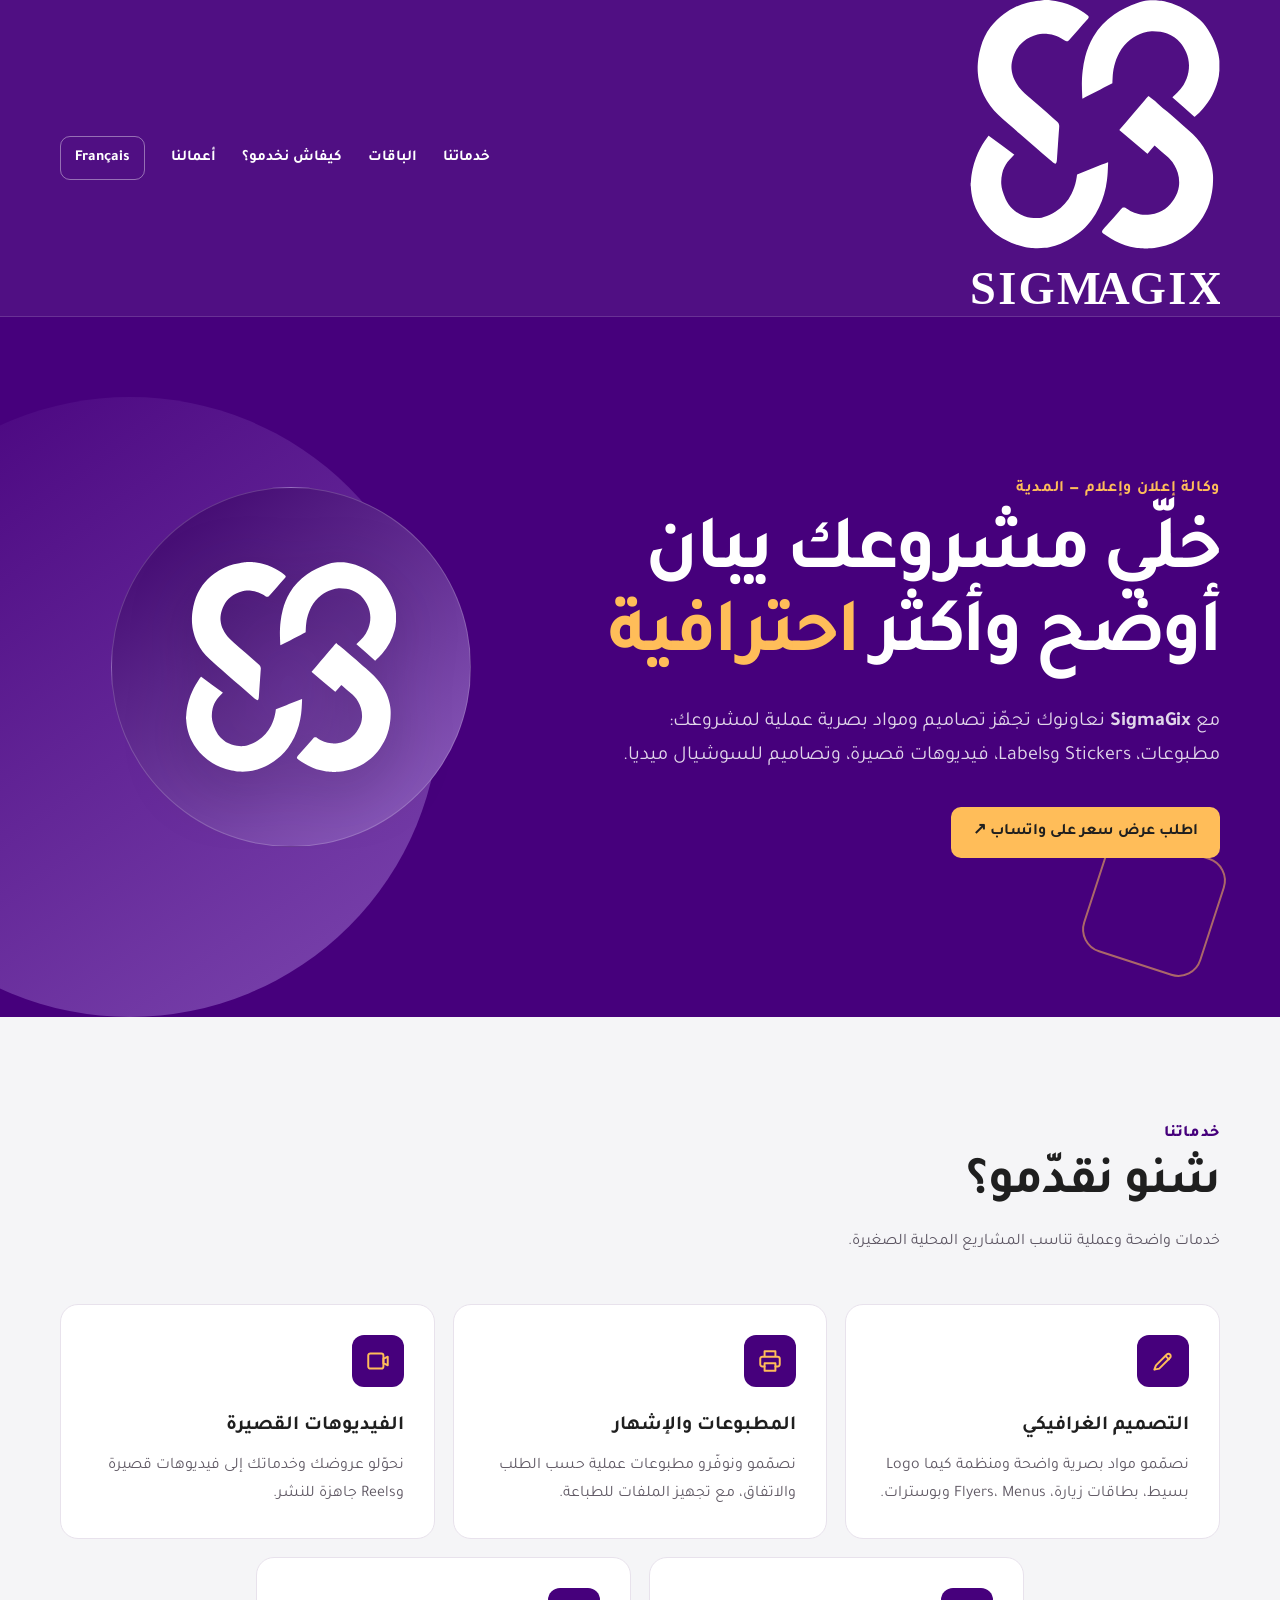
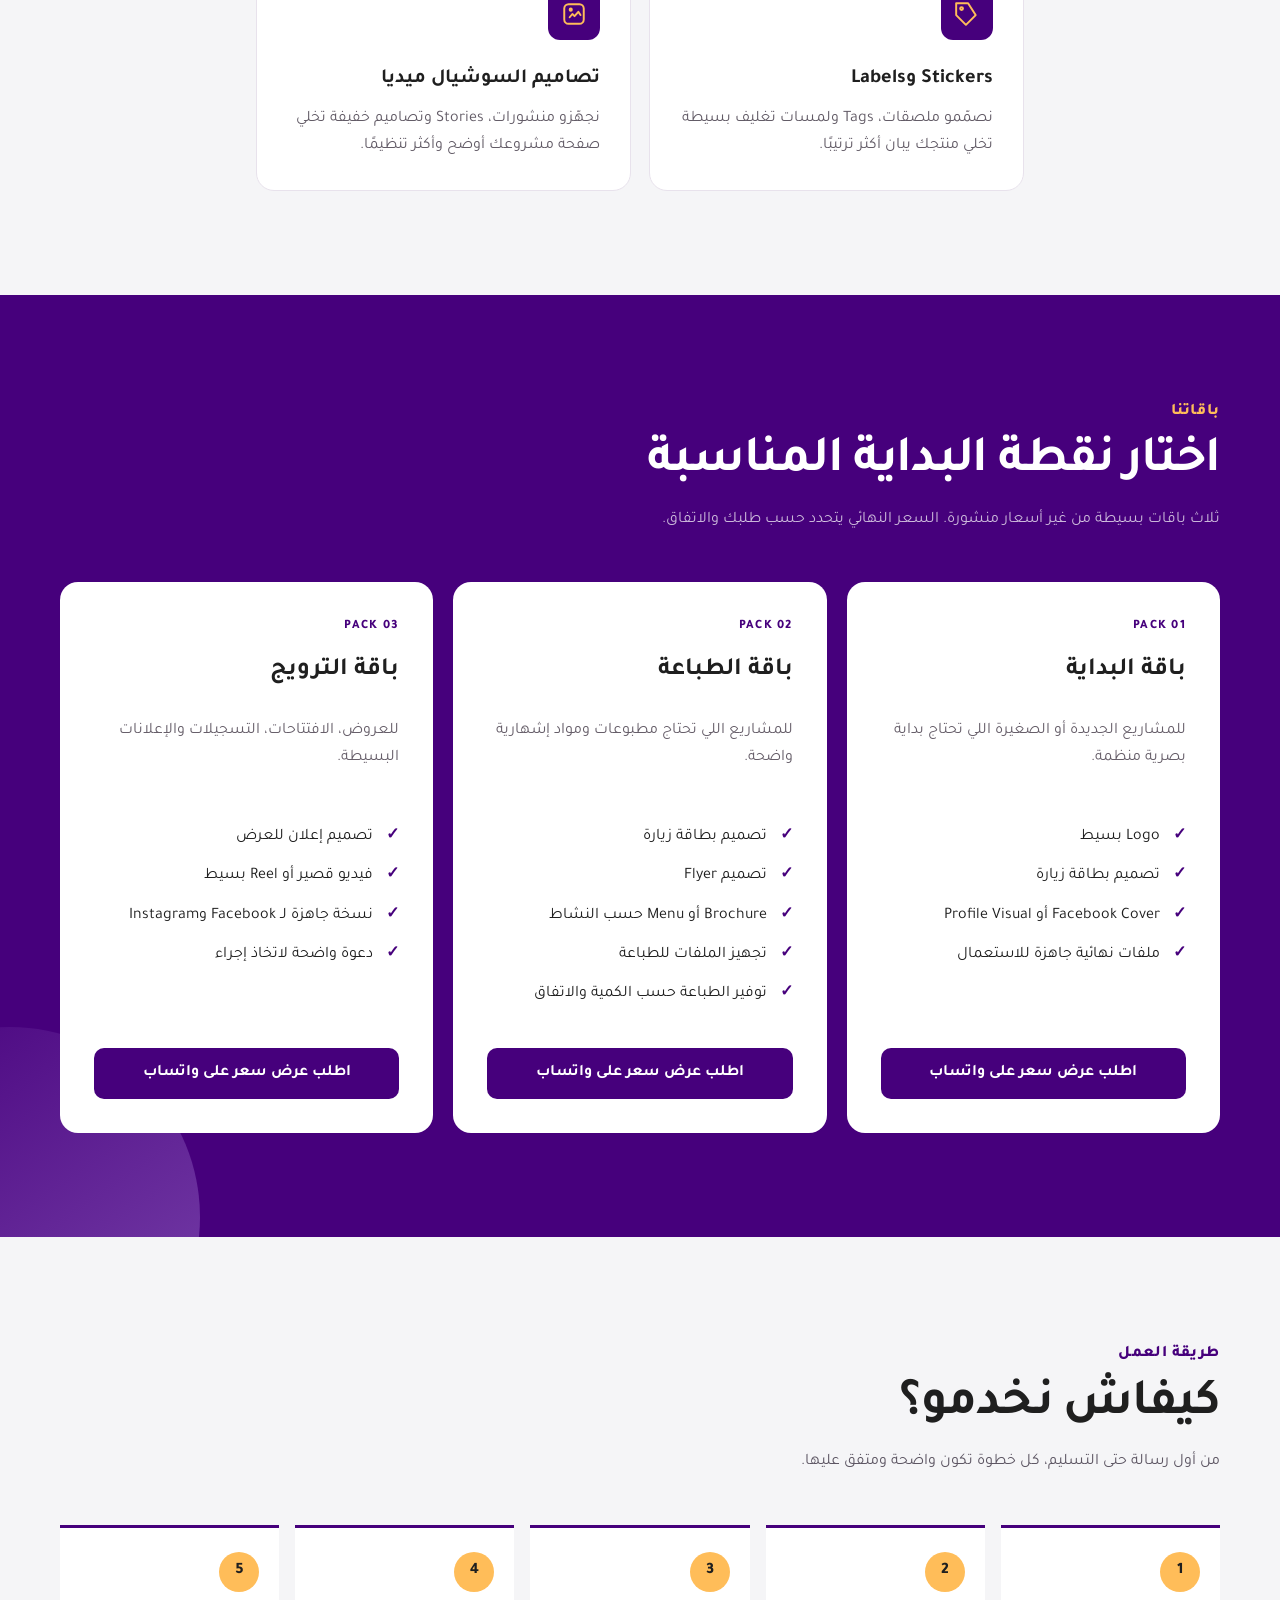
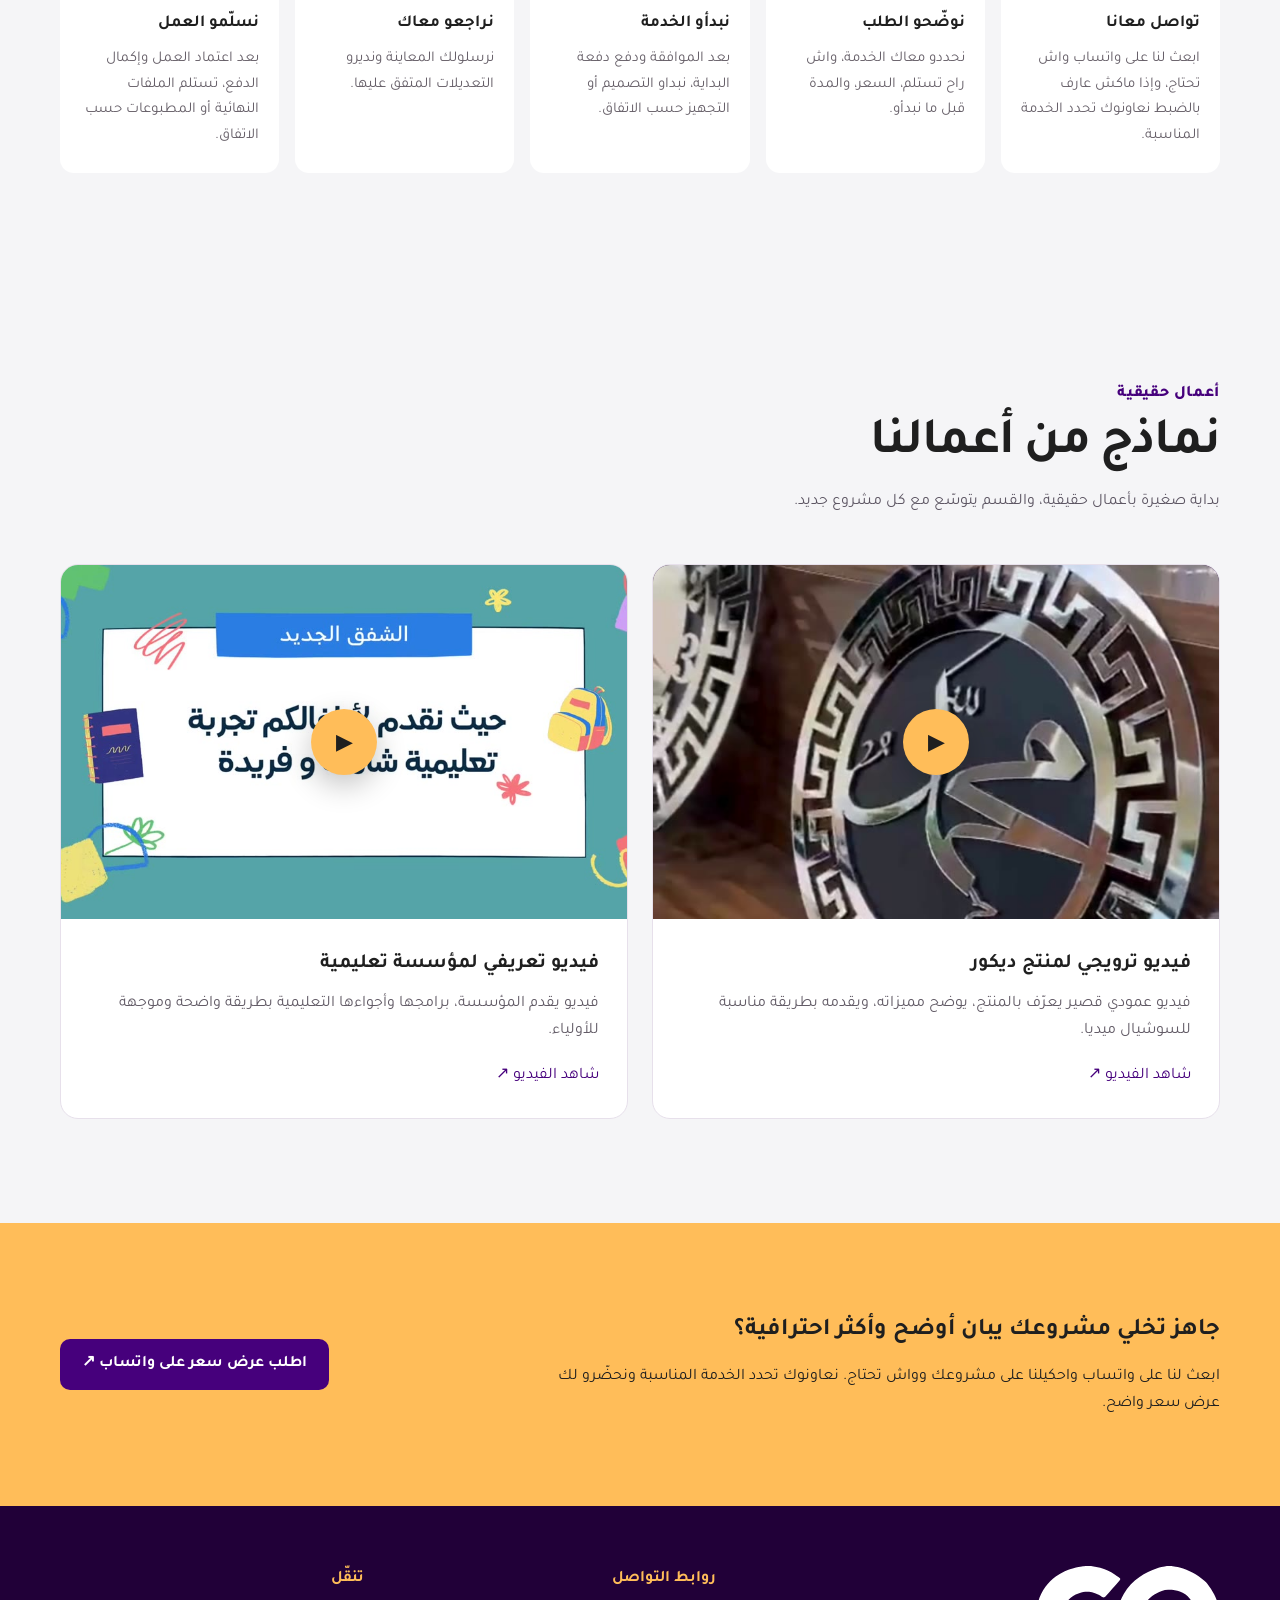
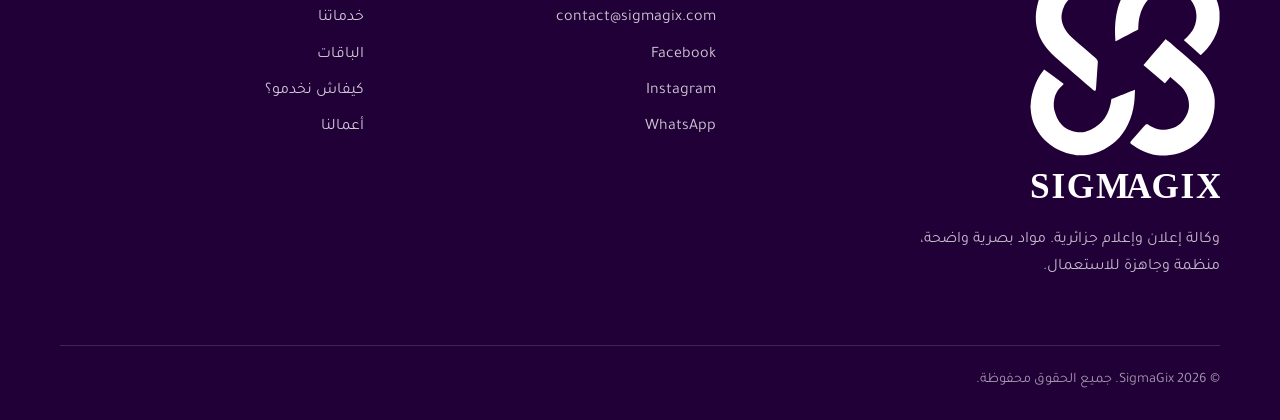
==== commit e1987103: "Add files via upload" ====
--- a/index.html
+++ b/index.html
@@ -1,2 +1 @@
-<!DOCTYPE html>
-<html dir="rtl" lang="ar"><head><meta charset="utf-8"/><meta content="width=device-width,initial-scale=1" name="viewport"/><title>SigmaGix — Advertising &amp; Media Agency</title><meta content="SigmaGix وكالة إعلان وإعلام في المدية، نجهّز تصاميم ومطبوعات وفيديوهات قصيرة ومواد بصرية عملية للمشاريع المحلية." name="description"/><meta content="#46007C" name="theme-color"/><meta content="SigmaGix — Advertising &amp; Media Agency" property="og:title"/><meta content="SigmaGix وكالة إعلان وإعلام في المدية، نجهّز تصاميم ومطبوعات وفيديوهات قصيرة ومواد بصرية عملية للمشاريع المحلية." property="og:description"/><meta content="website" property="og:type"/><link href="assets/black-icon.svg" rel="icon" type="image/svg+xml"/><link href="styles.css" rel="stylesheet"/></head><body dir="rtl"><a class="skip" href="#main">الرئيسية</a><header class="site-header"><div class="container nav"><a aria-label="SigmaGix — الرئيسية" class="brand" href=""><img alt="SigmaGix" src="assets/horizontal-logo-white.svg"/></a><button aria-expanded="false" aria-label="Menu" class="menu-btn">☰</button><nav aria-label="Navigation" class="nav-links"><a href="#services">خدماتنا</a><a href="#packs">الباقات</a><a href="#process">كيفاش نخدمو؟</a><a href="#work">أعمالنا</a><a class="lang-switch" href="fr/" hreflang="fr">Français</a><a class="lang-switch" href="en/" hreflang="en">English</a></nav></div></header><main id="main"><section class="hero"><div class="container hero-grid"><div><span class="eyebrow" style="font-size:1.15rem">وكالة إعلان واتصال</span><h1>خلّي مشروعك يبان<br/>أوضح وأكثر <span style="color:var(--yellow)">احترافية</span></h1><p>مع <strong>SigmaGix</strong> نعاونوك تجهّز تصاميم ومواد بصرية عملية لمشروعك: مطبوعات، Stickers وLabels، فيديوهات قصيرة، وتصاميم للسوشيال ميديا.</p><a class="btn btn-primary" href="https://wa.me/213550505715?text=%D8%B3%D9%84%D8%A7%D9%85%D8%8C%20%D8%AD%D8%A7%D8%A8%20%D9%86%D8%B7%D9%84%D8%A8%20%D8%B9%D8%B1%D8%B6%20%D8%B3%D8%B9%D8%B1%20%D9%85%D9%86%20SigmaGix." rel="noopener" target="_blank">اطلب عرض سعر على واتساب ↗</a></div><div aria-hidden="true" class="hero-mark"><div class="orb"></div><img alt="" src="assets/white-icon.svg"/><span class="float-card fc1"><i></i>تصميم واضح</span><span class="float-card fc2"><i></i>جاهز للاستعمال</span></div></div></section><section class="section" id="services"><div class="container"><div class="section-head"><span class="section-label">خدماتنا</span><h2>واش نقدّمو؟</h2><p class="section-intro">خدمات واضحة وعملية تناسب المشاريع المحلية الصغيرة.</p></div><div class="services-grid"><article class="service-card"><div class="icon-box"><svg aria-hidden="true" viewbox="0 0 24 24"><path d="m4 20 4.5-1 10-10a2.1 2.1 0 0 0-3-3l-10 10L4 20Z"></path><path d="m14.5 7.5 3 3"></path></svg></div><h3>التصميم الغرافيكي</h3><p>نصمّمو مواد بصرية واضحة ومنظمة كيما Logo بسيط، بطاقات زيارة، Flyers، Menus وبوسترات.</p></article><article class="service-card"><div class="icon-box"><svg aria-hidden="true" viewbox="0 0 24 24"><path d="M7 8V3h10v5M7 17H5a2 2 0 0 1-2-2v-5a2 2 0 0 1 2-2h14a2 2 0 0 1 2 2v5a2 2 0 0 1-2 2h-2"></path><path d="M7 14h10v7H7z"></path></svg></div><h3>المطبوعات والإشهار</h3><p>نصمّمو ونوفّرو مطبوعات عملية حسب الطلب والاتفاق، مع تجهيز الملفات للطباعة.</p></article><article class="service-card"><div class="icon-box"><svg aria-hidden="true" viewbox="0 0 24 24"><rect height="14" rx="2" width="14" x="3" y="5"></rect><path d="m17 10 4-2v8l-4-2z"></path></svg></div><h3>الفيديوهات القصيرة</h3><p>نحوّلو عروضك وخدماتك إلى فيديوهات قصيرة وReels جاهزة للنشر.</p></article><article class="service-card"><div class="icon-box"><svg aria-hidden="true" viewbox="0 0 24 24"><path d="M20 13 11 22 2 13V2h11z"></path><circle cx="7" cy="7" r="1.3"></circle></svg></div><h3>Stickers وLabels</h3><p>نصمّمو ملصقات، Tags ولمسات تغليف بسيطة تخلي منتجك يبان أكثر ترتيبًا.</p></article><article class="service-card"><div class="icon-box"><svg aria-hidden="true" viewbox="0 0 24 24"><rect height="18" rx="4" width="18" x="3" y="3"></rect><path d="M8 15l2.5-3 2 2 3.5-4 2 3"></path><circle cx="9" cy="8" r="1"></circle></svg></div><h3>تصاميم السوشيال ميديا</h3><p>نجهّزو منشورات، Stories وتصاميم خفيفة تخلي صفحة مشروعك أوضح وأكثر تنظيمًا.</p></article></div></div></section><section class="section purple-section" id="packs"><div class="container"><div class="section-head"><span class="section-label">باقاتنا</span><h2>اختار نقطة البداية المناسبة</h2><p class="section-intro">ثلاث باقات بسيطة من غير أسعار منشورة. السعر النهائي يتحدد حسب طلبك والاتفاق.</p></div><div class="packs"><article class="pack"><span class="pack-no">PACK 01</span><h3>باقة البداية</h3><p>للمشاريع الجديدة أو الصغيرة اللي تحتاج بداية بصرية منظمة.</p><ul><li>Logo بسيط</li><li>تصميم بطاقة زيارة</li><li>Facebook Cover أو Profile Visual</li><li>ملفات نهائية جاهزة للاستعمال</li></ul><a class="btn" href="https://wa.me/213550505715?text=%D8%B3%D9%84%D8%A7%D9%85%D8%8C%20%D8%AD%D8%A7%D8%A8%20%D9%86%D8%B7%D9%84%D8%A8%20%D8%B9%D8%B1%D8%B6%20%D8%B3%D8%B9%D8%B1%20%D9%85%D9%86%20SigmaGix." rel="noopener" target="_blank">اطلب عرض سعر على واتساب</a></article><article class="pack"><span class="pack-no">PACK 02</span><h3>باقة الطباعة</h3><p>للمشاريع اللي تحتاج مطبوعات ومواد إشهارية واضحة.</p><ul><li>تصميم بطاقة زيارة</li><li>تصميم Flyer</li><li>Brochure أو Menu حسب النشاط</li><li>تجهيز الملفات للطباعة</li><li>توفير الطباعة حسب الكمية والاتفاق</li></ul><a class="btn" href="https://wa.me/213550505715?text=%D8%B3%D9%84%D8%A7%D9%85%D8%8C%20%D8%AD%D8%A7%D8%A8%20%D9%86%D8%B7%D9%84%D8%A8%20%D8%B9%D8%B1%D8%B6%20%D8%B3%D8%B9%D8%B1%20%D9%85%D9%86%20SigmaGix." rel="noopener" target="_blank">اطلب عرض سعر على واتساب</a></article><article class="pack"><span class="pack-no">PACK 03</span><h3>باقة الترويج</h3><p>للعروض، الافتتاحات، التسجيلات والإعلانات البسيطة.</p><ul><li>تصميم إعلان للعرض</li><li>فيديو قصير أو Reel بسيط</li><li>نسخة جاهزة لـ Facebook وInstagram</li><li>دعوة واضحة لاتخاذ إجراء</li></ul><a class="btn" href="https://wa.me/213550505715?text=%D8%B3%D9%84%D8%A7%D9%85%D8%8C%20%D8%AD%D8%A7%D8%A8%20%D9%86%D8%B7%D9%84%D8%A8%20%D8%B9%D8%B1%D8%B6%20%D8%B3%D8%B9%D8%B1%20%D9%85%D9%86%20SigmaGix." rel="noopener" target="_blank">اطلب عرض سعر على واتساب</a></article></div></div></section><section class="section" id="process"><div class="container"><div class="section-head"><span class="section-label">طريقة العمل</span><h2>كيفاش نخدمو؟</h2><p class="section-intro">من أول رسالة حتى التسليم، كل خطوة تكون واضحة ومتفق عليها.</p></div><div class="process"><article class="step"><span class="step-no">1</span><h3>تواصل معانا</h3><p>ابعث لنا على واتساب واش تحتاج، وإذا ماكش عارف بالضبط نعاونوك تحدد الخدمة المناسبة.</p></article><article class="step"><span class="step-no">2</span><h3>نوضّحو الطلب</h3><p>نحددو معاك الخدمة، واش راح تستلم، السعر، والمدة قبل ما نبدأو.</p></article><article class="step"><span class="step-no">3</span><h3>نبدأو الخدمة</h3><p>بعد الموافقة ودفع دفعة البداية، نبداو التصميم أو التجهيز حسب الاتفاق.</p></article><article class="step"><span class="step-no">4</span><h3>نراجعو معاك</h3><p>نرسلولك المعاينة ونديرو التعديلات المتفق عليها.</p></article><article class="step"><span class="step-no">5</span><h3>نسلّمو العمل</h3><p>بعد اعتماد العمل وإكمال الدفع، تستلم الملفات النهائية أو المطبوعات حسب الاتفاق.</p></article></div></div></section><section class="section" id="work"><div class="container"><div class="section-head"><span class="section-label">أعمال حقيقية</span><h2>نماذج من أعمالنا</h2><p class="section-intro">بداية صغيرة بأعمال حقيقية، والقسم يتوسّع مع كل مشروع جديد.</p></div><div class="work-grid"><article class="work"><div class="work-media"><img alt="فيديو ترويجي لمنتج ديكور" src="assets/video/product-poster.jpg"/><button aria-label="تشغيل الفيديو: فيديو ترويجي لمنتج ديكور" class="play" data-orientation="portrait" data-poster="assets/video/product-poster.jpg" data-title="فيديو ترويجي لمنتج ديكور" data-video="assets/video/product.mp4" type="button">▶</button></div><div class="work-copy"><h3>فيديو ترويجي لمنتج ديكور</h3><p>فيديو عمودي قصير يعرّف بالمنتج، يوضح مميزاته، ويقدمه بطريقة مناسبة للسوشيال ميديا.</p><button class="text-btn" data-orientation="portrait" data-poster="assets/video/product-poster.jpg" data-title="فيديو ترويجي لمنتج ديكور" data-video="assets/video/product.mp4" type="button">شاهد الفيديو ↗</button></div></article><article class="work"><div class="work-media"><img alt="فيديو تعريفي لمؤسسة تعليمية" src="assets/video/education-poster.jpg"/><button aria-label="تشغيل الفيديو: فيديو تعريفي لمؤسسة تعليمية" class="play" data-orientation="landscape" data-poster="assets/video/education-poster.jpg" data-title="فيديو تعريفي لمؤسسة تعليمية" data-video="assets/video/education.mp4" type="button">▶</button></div><div class="work-copy"><h3>فيديو تعريفي لمؤسسة تعليمية</h3><p>فيديو يقدم المؤسسة، برامجها وأجواءها التعليمية بطريقة واضحة وموجهة للأولياء.</p><button class="text-btn" data-orientation="landscape" data-poster="assets/video/education-poster.jpg" data-title="فيديو تعريفي لمؤسسة تعليمية" data-video="assets/video/education.mp4" type="button">شاهد الفيديو ↗</button></div></article></div></div></section><section class="cta-section"><div class="container cta-grid"><div><h2>جاهز تخلي مشروعك يبان أوضح وأكثر احترافية؟</h2><p>ابعث لنا على واتساب واحكيلنا على مشروعك وواش تحتاج. نعاونوك تحدد الخدمة المناسبة ونحضّرو لك عرض سعر واضح.</p></div><a class="btn" href="https://wa.me/213550505715?text=%D8%B3%D9%84%D8%A7%D9%85%D8%8C%20%D8%AD%D8%A7%D8%A8%20%D9%86%D8%B7%D9%84%D8%A8%20%D8%B9%D8%B1%D8%B6%20%D8%B3%D8%B9%D8%B1%20%D9%85%D9%86%20SigmaGix." rel="noopener" target="_blank">اطلب عرض سعر على واتساب ↗</a></div></section></main><footer class="site-footer"><div class="container"><div class="footer-grid"><div><img alt="SigmaGix" class="footer-logo" src="assets/logo-white-website.svg"/><p class="footer-tag">وكالة إعلان وإعلام جزائرية. مواد بصرية واضحة، منظمة وجاهزة للاستعمال.</p></div><div><div class="footer-title">روابط التواصل</div><div class="footer-links"><a href="mailto:contact@sigmagix.com">contact@sigmagix.com</a><a href="https://www.facebook.com/SigmagixAgency" rel="noopener" target="_blank">Facebook</a><a href="https://www.instagram.com/sigmagix/" rel="noopener" target="_blank">Instagram</a><a href="https://wa.me/213550505715?text=%D8%B3%D9%84%D8%A7%D9%85%D8%8C%20%D8%AD%D8%A7%D8%A8%20%D9%86%D8%B7%D9%84%D8%A8%20%D8%B9%D8%B1%D8%B6%20%D8%B3%D8%B9%D8%B1%20%D9%85%D9%86%20SigmaGix." rel="noopener" target="_blank">WhatsApp</a></div></div><div><div class="footer-title">تنقّل</div><div class="footer-links"><a href="#services">خدماتنا</a><a href="#packs">الباقات</a><a href="#process">كيفاش نخدمو؟</a><a href="#work">أعمالنا</a></div></div></div><div class="copyright">© 2026 SigmaGix. جميع الحقوق محفوظة.</div></div></footer><dialog aria-labelledby="video-title" class="video-dialog"><div class="dialog-head"><h2 id="video-title"></h2><button aria-label="غلق" class="dialog-close">×</button></div><video controls="" playsinline="" preload="none"></video></dialog><script src="script.js"></script></body></html>
+<!doctype html><html lang="ar" dir="rtl"><head><meta charset="utf-8"><meta name="viewport" content="width=device-width,initial-scale=1"><title>SigmaGix — وكالة إعلان واتصال</title><meta name="description" content="SigmaGix وكالة إعلان وإعلام في المدية، نجهّز تصاميم ومطبوعات وفيديوهات قصيرة ومواد بصرية عملية للمشاريع المحلية."><meta name="theme-color" content="#46007C"><meta property="og:title" content="SigmaGix — Advertising & Media Agency"><meta property="og:description" content="SigmaGix وكالة إعلان وإعلام في المدية، نجهّز تصاميم ومطبوعات وفيديوهات قصيرة ومواد بصرية عملية للمشاريع المحلية."><meta property="og:type" content="website"><link rel="icon" href="assets/black-icon.svg" type="image/svg+xml"><link rel="stylesheet" href="styles.css"></head><body dir="rtl"><a class="skip" href="#main">الرئيسية</a><header class="site-header"><div class="container nav"><a class="brand" href="" aria-label="SigmaGix — الرئيسية"><img src="assets/white-logo.svg" alt="SigmaGix"></a><button class="menu-btn" aria-label="Menu" aria-expanded="false">☰</button><nav class="nav-links" aria-label="Navigation"><a href="#services">خدماتنا</a><a href="#packs">الباقات</a><a href="#process">كيفاش نخدمو؟</a><a href="#work">أعمالنا</a><a class="lang-switch" href="fr/" hreflang="fr">Français</a></nav></div></header><main id="main"><section class="hero"><div class="container hero-grid"><div><span class="eyebrow">وكالة إعلان وإعلام — المدية</span><h1>خلّي مشروعك يبان<br>أوضح وأكثر <span style="color:var(--yellow)">احترافية</span></h1><p>مع <strong>SigmaGix</strong> نعاونوك تجهّز تصاميم ومواد بصرية عملية لمشروعك: مطبوعات، Stickers وLabels، فيديوهات قصيرة، وتصاميم للسوشيال ميديا.</p><a class="btn btn-primary" href="https://wa.me/213550505715?text=%D8%B3%D9%84%D8%A7%D9%85%D8%8C%20%D8%AD%D8%A7%D8%A8%20%D9%86%D8%B7%D9%84%D8%A8%20%D8%B9%D8%B1%D8%B6%20%D8%B3%D8%B9%D8%B1%20%D9%85%D9%86%20SigmaGix." target="_blank" rel="noopener">اطلب عرض سعر على واتساب ↗</a></div><div class="hero-mark" aria-hidden="true"><div class="orb"></div><img src="assets/white-icon.svg" alt=""></div></div></section><section class="section" id="services"><div class="container"><div class="section-head"><span class="section-label">خدماتنا</span><h2>شنو نقدّمو؟</h2><p class="section-intro">خدمات واضحة وعملية تناسب المشاريع المحلية الصغيرة.</p></div><div class="services-grid"><article class="service-card"><div class="icon-box"><svg viewBox="0 0 24 24" aria-hidden="true"><path d="m4 20 4.5-1 10-10a2.1 2.1 0 0 0-3-3l-10 10L4 20Z"/><path d="m14.5 7.5 3 3"/></svg></div><h3>التصميم الغرافيكي</h3><p>نصمّمو مواد بصرية واضحة ومنظمة كيما Logo بسيط، بطاقات زيارة، Flyers، Menus وبوسترات.</p></article><article class="service-card"><div class="icon-box"><svg viewBox="0 0 24 24" aria-hidden="true"><path d="M7 8V3h10v5M7 17H5a2 2 0 0 1-2-2v-5a2 2 0 0 1 2-2h14a2 2 0 0 1 2 2v5a2 2 0 0 1-2 2h-2"/><path d="M7 14h10v7H7z"/></svg></div><h3>المطبوعات والإشهار</h3><p>نصمّمو ونوفّرو مطبوعات عملية حسب الطلب والاتفاق، مع تجهيز الملفات للطباعة.</p></article><article class="service-card"><div class="icon-box"><svg viewBox="0 0 24 24" aria-hidden="true"><rect x="3" y="5" width="14" height="14" rx="2"/><path d="m17 10 4-2v8l-4-2z"/></svg></div><h3>الفيديوهات القصيرة</h3><p>نحوّلو عروضك وخدماتك إلى فيديوهات قصيرة وReels جاهزة للنشر.</p></article><article class="service-card"><div class="icon-box"><svg viewBox="0 0 24 24" aria-hidden="true"><path d="M20 13 11 22 2 13V2h11z"/><circle cx="7" cy="7" r="1.3"/></svg></div><h3>Stickers وLabels</h3><p>نصمّمو ملصقات، Tags ولمسات تغليف بسيطة تخلي منتجك يبان أكثر ترتيبًا.</p></article><article class="service-card"><div class="icon-box"><svg viewBox="0 0 24 24" aria-hidden="true"><rect x="3" y="3" width="18" height="18" rx="4"/><path d="M8 15l2.5-3 2 2 3.5-4 2 3"/><circle cx="9" cy="8" r="1"/></svg></div><h3>تصاميم السوشيال ميديا</h3><p>نجهّزو منشورات، Stories وتصاميم خفيفة تخلي صفحة مشروعك أوضح وأكثر تنظيمًا.</p></article></div></div></section><section class="section purple-section" id="packs"><div class="container"><div class="section-head"><span class="section-label">باقاتنا</span><h2>اختار نقطة البداية المناسبة</h2><p class="section-intro">ثلاث باقات بسيطة من غير أسعار منشورة. السعر النهائي يتحدد حسب طلبك والاتفاق.</p></div><div class="packs"><article class="pack"><span class="pack-no">PACK 01</span><h3>باقة البداية</h3><p>للمشاريع الجديدة أو الصغيرة اللي تحتاج بداية بصرية منظمة.</p><ul><li>Logo بسيط</li><li>تصميم بطاقة زيارة</li><li>Facebook Cover أو Profile Visual</li><li>ملفات نهائية جاهزة للاستعمال</li></ul><a class="btn" href="https://wa.me/213550505715?text=%D8%B3%D9%84%D8%A7%D9%85%D8%8C%20%D8%AD%D8%A7%D8%A8%20%D9%86%D8%B7%D9%84%D8%A8%20%D8%B9%D8%B1%D8%B6%20%D8%B3%D8%B9%D8%B1%20%D9%85%D9%86%20SigmaGix." target="_blank" rel="noopener">اطلب عرض سعر على واتساب</a></article><article class="pack"><span class="pack-no">PACK 02</span><h3>باقة الطباعة</h3><p>للمشاريع اللي تحتاج مطبوعات ومواد إشهارية واضحة.</p><ul><li>تصميم بطاقة زيارة</li><li>تصميم Flyer</li><li>Brochure أو Menu حسب النشاط</li><li>تجهيز الملفات للطباعة</li><li>توفير الطباعة حسب الكمية والاتفاق</li></ul><a class="btn" href="https://wa.me/213550505715?text=%D8%B3%D9%84%D8%A7%D9%85%D8%8C%20%D8%AD%D8%A7%D8%A8%20%D9%86%D8%B7%D9%84%D8%A8%20%D8%B9%D8%B1%D8%B6%20%D8%B3%D8%B9%D8%B1%20%D9%85%D9%86%20SigmaGix." target="_blank" rel="noopener">اطلب عرض سعر على واتساب</a></article><article class="pack"><span class="pack-no">PACK 03</span><h3>باقة الترويج</h3><p>للعروض، الافتتاحات، التسجيلات والإعلانات البسيطة.</p><ul><li>تصميم إعلان للعرض</li><li>فيديو قصير أو Reel بسيط</li><li>نسخة جاهزة لـ Facebook وInstagram</li><li>دعوة واضحة لاتخاذ إجراء</li></ul><a class="btn" href="https://wa.me/213550505715?text=%D8%B3%D9%84%D8%A7%D9%85%D8%8C%20%D8%AD%D8%A7%D8%A8%20%D9%86%D8%B7%D9%84%D8%A8%20%D8%B9%D8%B1%D8%B6%20%D8%B3%D8%B9%D8%B1%20%D9%85%D9%86%20SigmaGix." target="_blank" rel="noopener">اطلب عرض سعر على واتساب</a></article></div></div></section><section class="section" id="process"><div class="container"><div class="section-head"><span class="section-label">طريقة العمل</span><h2>كيفاش نخدمو؟</h2><p class="section-intro">من أول رسالة حتى التسليم، كل خطوة تكون واضحة ومتفق عليها.</p></div><div class="process"><article class="step"><span class="step-no">1</span><h3>تواصل معانا</h3><p>ابعث لنا على واتساب واش تحتاج، وإذا ماكش عارف بالضبط نعاونوك تحدد الخدمة المناسبة.</p></article><article class="step"><span class="step-no">2</span><h3>نوضّحو الطلب</h3><p>نحددو معاك الخدمة، واش راح تستلم، السعر، والمدة قبل ما نبدأو.</p></article><article class="step"><span class="step-no">3</span><h3>نبدأو الخدمة</h3><p>بعد الموافقة ودفع دفعة البداية، نبداو التصميم أو التجهيز حسب الاتفاق.</p></article><article class="step"><span class="step-no">4</span><h3>نراجعو معاك</h3><p>نرسلولك المعاينة ونديرو التعديلات المتفق عليها.</p></article><article class="step"><span class="step-no">5</span><h3>نسلّمو العمل</h3><p>بعد اعتماد العمل وإكمال الدفع، تستلم الملفات النهائية أو المطبوعات حسب الاتفاق.</p></article></div></div></section><section class="section" id="work"><div class="container"><div class="section-head"><span class="section-label">أعمال حقيقية</span><h2>نماذج من أعمالنا</h2><p class="section-intro">بداية صغيرة بأعمال حقيقية، والقسم يتوسّع مع كل مشروع جديد.</p></div><div class="work-grid"><article class="work"><div class="work-media"><img src="assets/video/product-poster.jpg" alt="فيديو ترويجي لمنتج ديكور"><button class="play" type="button" aria-label="تشغيل الفيديو: فيديو ترويجي لمنتج ديكور" data-video="assets/video/product.mp4" data-poster="assets/video/product-poster.jpg" data-title="فيديو ترويجي لمنتج ديكور" data-orientation="portrait">▶</button></div><div class="work-copy"><h3>فيديو ترويجي لمنتج ديكور</h3><p>فيديو عمودي قصير يعرّف بالمنتج، يوضح مميزاته، ويقدمه بطريقة مناسبة للسوشيال ميديا.</p><button class="text-btn" type="button" data-video="assets/video/product.mp4" data-poster="assets/video/product-poster.jpg" data-title="فيديو ترويجي لمنتج ديكور" data-orientation="portrait">شاهد الفيديو ↗</button></div></article><article class="work"><div class="work-media"><img src="assets/video/education-poster.jpg" alt="فيديو تعريفي لمؤسسة تعليمية"><button class="play" type="button" aria-label="تشغيل الفيديو: فيديو تعريفي لمؤسسة تعليمية" data-video="assets/video/education.mp4" data-poster="assets/video/education-poster.jpg" data-title="فيديو تعريفي لمؤسسة تعليمية" data-orientation="landscape">▶</button></div><div class="work-copy"><h3>فيديو تعريفي لمؤسسة تعليمية</h3><p>فيديو يقدم المؤسسة، برامجها وأجواءها التعليمية بطريقة واضحة وموجهة للأولياء.</p><button class="text-btn" type="button" data-video="assets/video/education.mp4" data-poster="assets/video/education-poster.jpg" data-title="فيديو تعريفي لمؤسسة تعليمية" data-orientation="landscape">شاهد الفيديو ↗</button></div></article></div></div></section><section class="cta-section"><div class="container cta-grid"><div><h2>جاهز تخلي مشروعك يبان أوضح وأكثر احترافية؟</h2><p>ابعث لنا على واتساب واحكيلنا على مشروعك وواش تحتاج. نعاونوك تحدد الخدمة المناسبة ونحضّرو لك عرض سعر واضح.</p></div><a class="btn" href="https://wa.me/213550505715?text=%D8%B3%D9%84%D8%A7%D9%85%D8%8C%20%D8%AD%D8%A7%D8%A8%20%D9%86%D8%B7%D9%84%D8%A8%20%D8%B9%D8%B1%D8%B6%20%D8%B3%D8%B9%D8%B1%20%D9%85%D9%86%20SigmaGix." target="_blank" rel="noopener">اطلب عرض سعر على واتساب ↗</a></div></section></main><footer class="site-footer"><div class="container"><div class="footer-grid"><div><img class="footer-logo" src="assets/white-logo.svg" alt="SigmaGix"><p class="footer-tag">وكالة إعلان وإعلام جزائرية. مواد بصرية واضحة، منظمة وجاهزة للاستعمال.</p></div><div><div class="footer-title">روابط التواصل</div><div class="footer-links"><a href="mailto:contact@sigmagix.com">contact@sigmagix.com</a><a href="https://www.facebook.com/SigmagixAgency" target="_blank" rel="noopener">Facebook</a><a href="https://www.instagram.com/sigmagix/" target="_blank" rel="noopener">Instagram</a><a href="https://wa.me/213550505715?text=%D8%B3%D9%84%D8%A7%D9%85%D8%8C%20%D8%AD%D8%A7%D8%A8%20%D9%86%D8%B7%D9%84%D8%A8%20%D8%B9%D8%B1%D8%B6%20%D8%B3%D8%B9%D8%B1%20%D9%85%D9%86%20SigmaGix." target="_blank" rel="noopener">WhatsApp</a></div></div><div><div class="footer-title">تنقّل</div><div class="footer-links"><a href="#services">خدماتنا</a><a href="#packs">الباقات</a><a href="#process">كيفاش نخدمو؟</a><a href="#work">أعمالنا</a></div></div></div><div class="copyright">© 2026 SigmaGix. جميع الحقوق محفوظة.</div></div></footer><dialog class="video-dialog" aria-labelledby="video-title"><div class="dialog-head"><h2 id="video-title"></h2><button class="dialog-close" aria-label="غلق">×</button></div><video controls playsinline preload="none"></video></dialog><script src="script.js"></script></body></html>
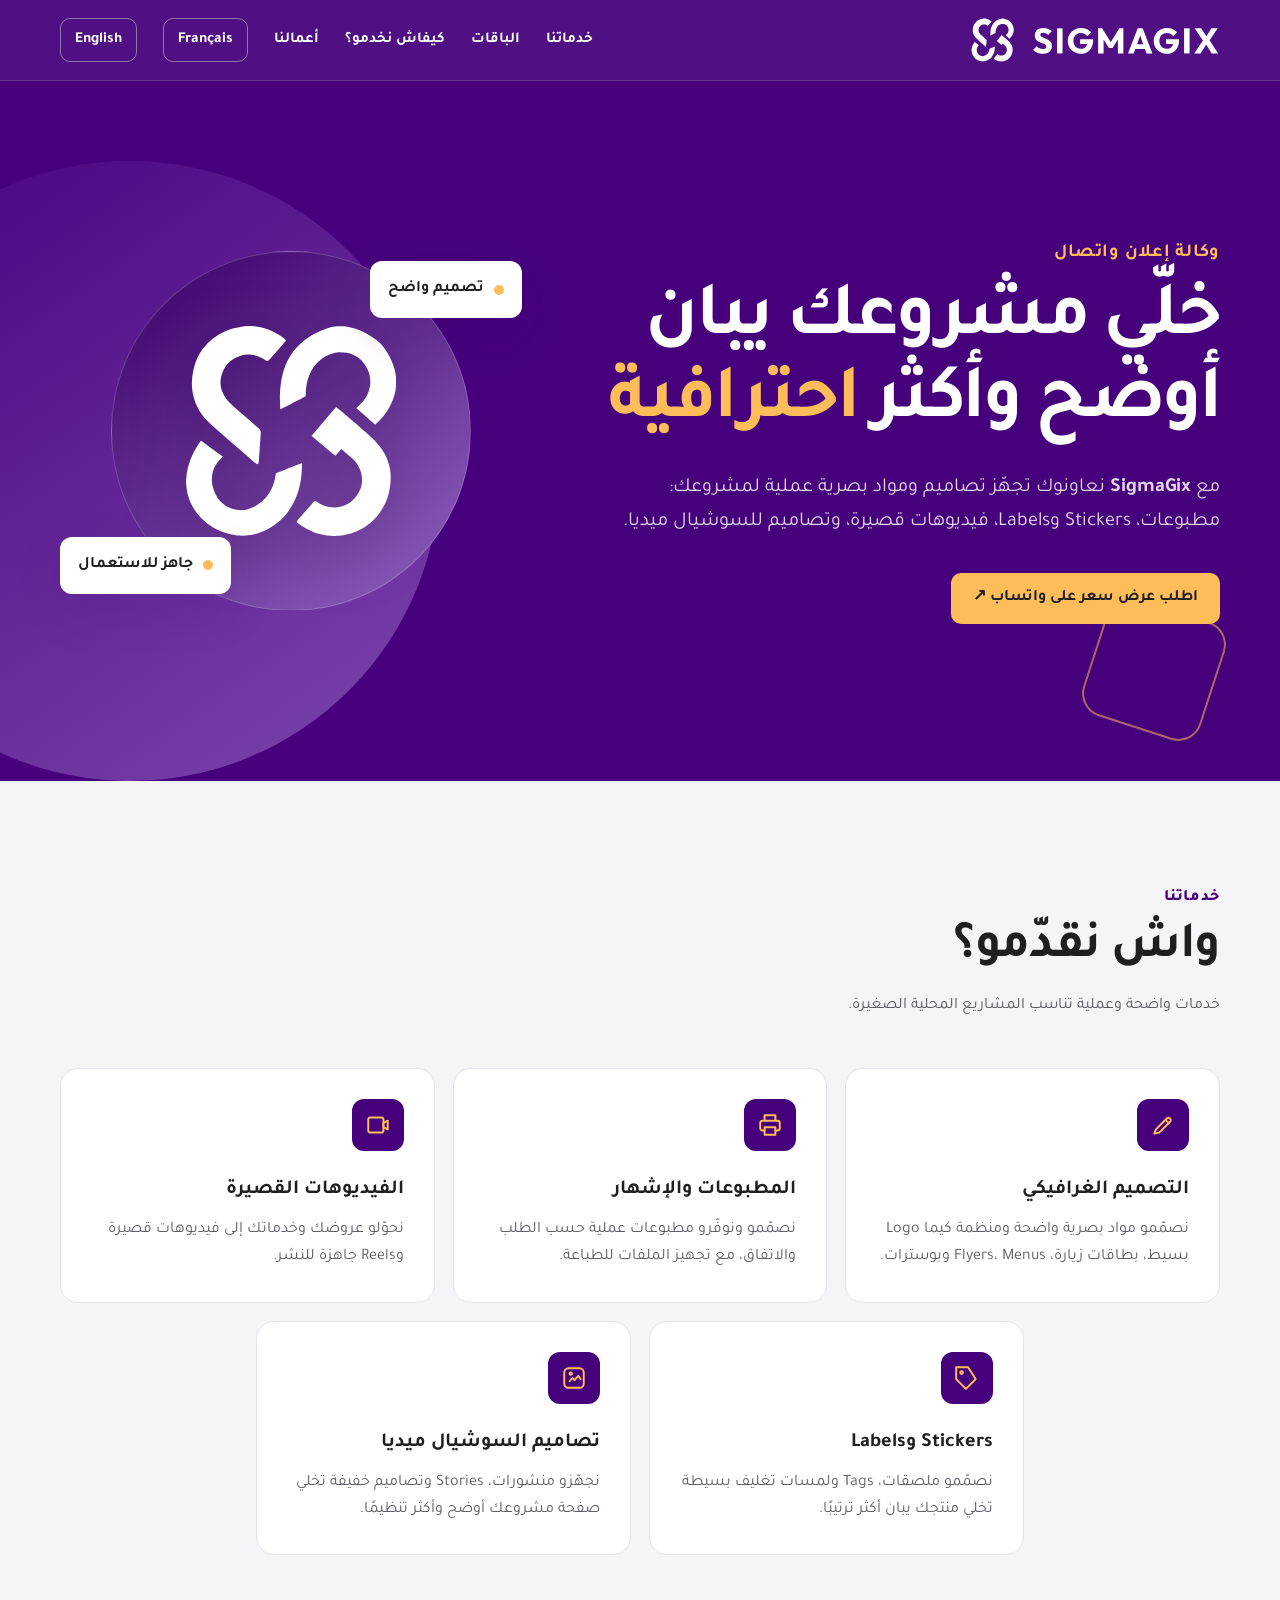
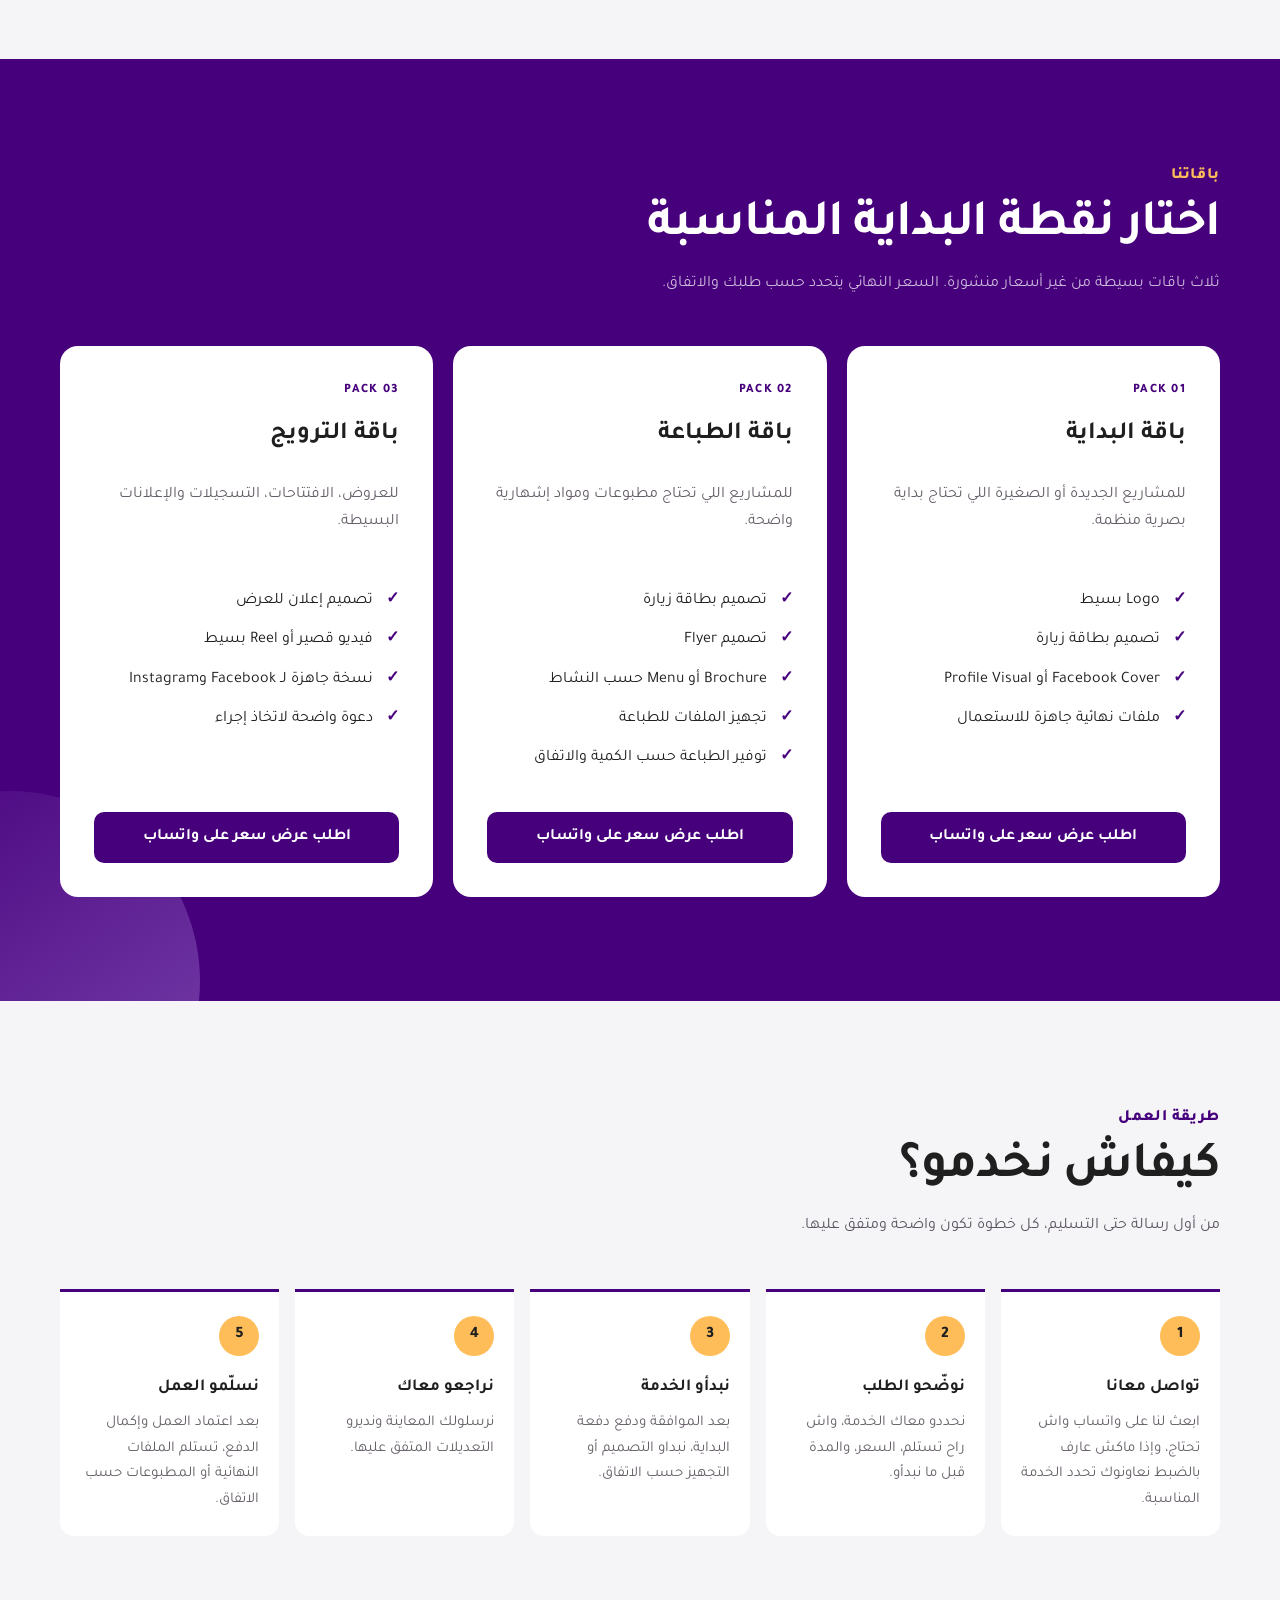
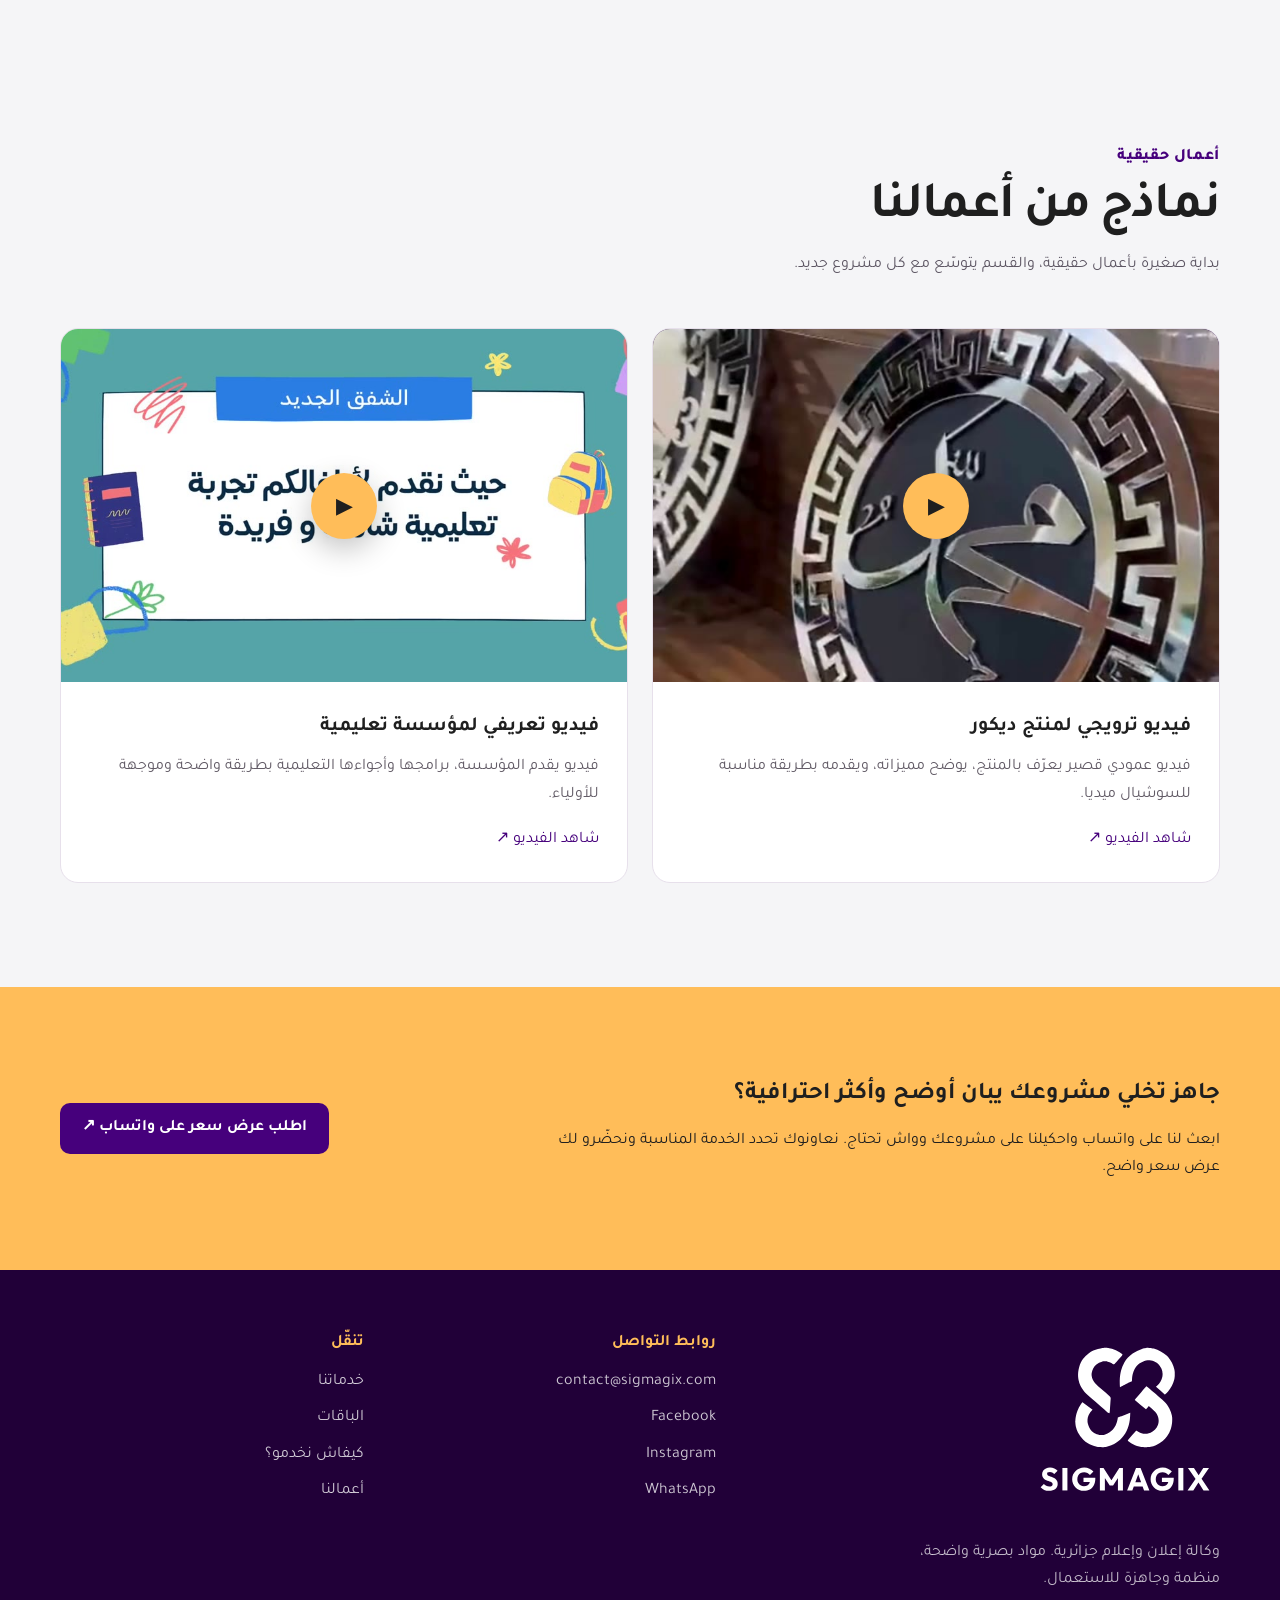
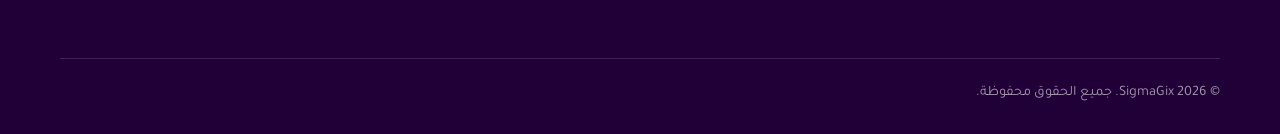
==== commit df24a42d: "Add files via upload" ====
--- a/index.html
+++ b/index.html
@@ -1 +1,2 @@
-<!doctype html><html lang="ar" dir="rtl"><head><meta charset="utf-8"><meta name="viewport" content="width=device-width,initial-scale=1"><title>SigmaGix — وكالة إعلان واتصال</title><meta name="description" content="SigmaGix وكالة إعلان وإعلام في المدية، نجهّز تصاميم ومطبوعات وفيديوهات قصيرة ومواد بصرية عملية للمشاريع المحلية."><meta name="theme-color" content="#46007C"><meta property="og:title" content="SigmaGix — Advertising & Media Agency"><meta property="og:description" content="SigmaGix وكالة إعلان وإعلام في المدية، نجهّز تصاميم ومطبوعات وفيديوهات قصيرة ومواد بصرية عملية للمشاريع المحلية."><meta property="og:type" content="website"><link rel="icon" href="assets/black-icon.svg" type="image/svg+xml"><link rel="stylesheet" href="styles.css"></head><body dir="rtl"><a class="skip" href="#main">الرئيسية</a><header class="site-header"><div class="container nav"><a class="brand" href="" aria-label="SigmaGix — الرئيسية"><img src="assets/white-logo.svg" alt="SigmaGix"></a><button class="menu-btn" aria-label="Menu" aria-expanded="false">☰</button><nav class="nav-links" aria-label="Navigation"><a href="#services">خدماتنا</a><a href="#packs">الباقات</a><a href="#process">كيفاش نخدمو؟</a><a href="#work">أعمالنا</a><a class="lang-switch" href="fr/" hreflang="fr">Français</a></nav></div></header><main id="main"><section class="hero"><div class="container hero-grid"><div><span class="eyebrow">وكالة إعلان وإعلام — المدية</span><h1>خلّي مشروعك يبان<br>أوضح وأكثر <span style="color:var(--yellow)">احترافية</span></h1><p>مع <strong>SigmaGix</strong> نعاونوك تجهّز تصاميم ومواد بصرية عملية لمشروعك: مطبوعات، Stickers وLabels، فيديوهات قصيرة، وتصاميم للسوشيال ميديا.</p><a class="btn btn-primary" href="https://wa.me/213550505715?text=%D8%B3%D9%84%D8%A7%D9%85%D8%8C%20%D8%AD%D8%A7%D8%A8%20%D9%86%D8%B7%D9%84%D8%A8%20%D8%B9%D8%B1%D8%B6%20%D8%B3%D8%B9%D8%B1%20%D9%85%D9%86%20SigmaGix." target="_blank" rel="noopener">اطلب عرض سعر على واتساب ↗</a></div><div class="hero-mark" aria-hidden="true"><div class="orb"></div><img src="assets/white-icon.svg" alt=""></div></div></section><section class="section" id="services"><div class="container"><div class="section-head"><span class="section-label">خدماتنا</span><h2>شنو نقدّمو؟</h2><p class="section-intro">خدمات واضحة وعملية تناسب المشاريع المحلية الصغيرة.</p></div><div class="services-grid"><article class="service-card"><div class="icon-box"><svg viewBox="0 0 24 24" aria-hidden="true"><path d="m4 20 4.5-1 10-10a2.1 2.1 0 0 0-3-3l-10 10L4 20Z"/><path d="m14.5 7.5 3 3"/></svg></div><h3>التصميم الغرافيكي</h3><p>نصمّمو مواد بصرية واضحة ومنظمة كيما Logo بسيط، بطاقات زيارة، Flyers، Menus وبوسترات.</p></article><article class="service-card"><div class="icon-box"><svg viewBox="0 0 24 24" aria-hidden="true"><path d="M7 8V3h10v5M7 17H5a2 2 0 0 1-2-2v-5a2 2 0 0 1 2-2h14a2 2 0 0 1 2 2v5a2 2 0 0 1-2 2h-2"/><path d="M7 14h10v7H7z"/></svg></div><h3>المطبوعات والإشهار</h3><p>نصمّمو ونوفّرو مطبوعات عملية حسب الطلب والاتفاق، مع تجهيز الملفات للطباعة.</p></article><article class="service-card"><div class="icon-box"><svg viewBox="0 0 24 24" aria-hidden="true"><rect x="3" y="5" width="14" height="14" rx="2"/><path d="m17 10 4-2v8l-4-2z"/></svg></div><h3>الفيديوهات القصيرة</h3><p>نحوّلو عروضك وخدماتك إلى فيديوهات قصيرة وReels جاهزة للنشر.</p></article><article class="service-card"><div class="icon-box"><svg viewBox="0 0 24 24" aria-hidden="true"><path d="M20 13 11 22 2 13V2h11z"/><circle cx="7" cy="7" r="1.3"/></svg></div><h3>Stickers وLabels</h3><p>نصمّمو ملصقات، Tags ولمسات تغليف بسيطة تخلي منتجك يبان أكثر ترتيبًا.</p></article><article class="service-card"><div class="icon-box"><svg viewBox="0 0 24 24" aria-hidden="true"><rect x="3" y="3" width="18" height="18" rx="4"/><path d="M8 15l2.5-3 2 2 3.5-4 2 3"/><circle cx="9" cy="8" r="1"/></svg></div><h3>تصاميم السوشيال ميديا</h3><p>نجهّزو منشورات، Stories وتصاميم خفيفة تخلي صفحة مشروعك أوضح وأكثر تنظيمًا.</p></article></div></div></section><section class="section purple-section" id="packs"><div class="container"><div class="section-head"><span class="section-label">باقاتنا</span><h2>اختار نقطة البداية المناسبة</h2><p class="section-intro">ثلاث باقات بسيطة من غير أسعار منشورة. السعر النهائي يتحدد حسب طلبك والاتفاق.</p></div><div class="packs"><article class="pack"><span class="pack-no">PACK 01</span><h3>باقة البداية</h3><p>للمشاريع الجديدة أو الصغيرة اللي تحتاج بداية بصرية منظمة.</p><ul><li>Logo بسيط</li><li>تصميم بطاقة زيارة</li><li>Facebook Cover أو Profile Visual</li><li>ملفات نهائية جاهزة للاستعمال</li></ul><a class="btn" href="https://wa.me/213550505715?text=%D8%B3%D9%84%D8%A7%D9%85%D8%8C%20%D8%AD%D8%A7%D8%A8%20%D9%86%D8%B7%D9%84%D8%A8%20%D8%B9%D8%B1%D8%B6%20%D8%B3%D8%B9%D8%B1%20%D9%85%D9%86%20SigmaGix." target="_blank" rel="noopener">اطلب عرض سعر على واتساب</a></article><article class="pack"><span class="pack-no">PACK 02</span><h3>باقة الطباعة</h3><p>للمشاريع اللي تحتاج مطبوعات ومواد إشهارية واضحة.</p><ul><li>تصميم بطاقة زيارة</li><li>تصميم Flyer</li><li>Brochure أو Menu حسب النشاط</li><li>تجهيز الملفات للطباعة</li><li>توفير الطباعة حسب الكمية والاتفاق</li></ul><a class="btn" href="https://wa.me/213550505715?text=%D8%B3%D9%84%D8%A7%D9%85%D8%8C%20%D8%AD%D8%A7%D8%A8%20%D9%86%D8%B7%D9%84%D8%A8%20%D8%B9%D8%B1%D8%B6%20%D8%B3%D8%B9%D8%B1%20%D9%85%D9%86%20SigmaGix." target="_blank" rel="noopener">اطلب عرض سعر على واتساب</a></article><article class="pack"><span class="pack-no">PACK 03</span><h3>باقة الترويج</h3><p>للعروض، الافتتاحات، التسجيلات والإعلانات البسيطة.</p><ul><li>تصميم إعلان للعرض</li><li>فيديو قصير أو Reel بسيط</li><li>نسخة جاهزة لـ Facebook وInstagram</li><li>دعوة واضحة لاتخاذ إجراء</li></ul><a class="btn" href="https://wa.me/213550505715?text=%D8%B3%D9%84%D8%A7%D9%85%D8%8C%20%D8%AD%D8%A7%D8%A8%20%D9%86%D8%B7%D9%84%D8%A8%20%D8%B9%D8%B1%D8%B6%20%D8%B3%D8%B9%D8%B1%20%D9%85%D9%86%20SigmaGix." target="_blank" rel="noopener">اطلب عرض سعر على واتساب</a></article></div></div></section><section class="section" id="process"><div class="container"><div class="section-head"><span class="section-label">طريقة العمل</span><h2>كيفاش نخدمو؟</h2><p class="section-intro">من أول رسالة حتى التسليم، كل خطوة تكون واضحة ومتفق عليها.</p></div><div class="process"><article class="step"><span class="step-no">1</span><h3>تواصل معانا</h3><p>ابعث لنا على واتساب واش تحتاج، وإذا ماكش عارف بالضبط نعاونوك تحدد الخدمة المناسبة.</p></article><article class="step"><span class="step-no">2</span><h3>نوضّحو الطلب</h3><p>نحددو معاك الخدمة، واش راح تستلم، السعر، والمدة قبل ما نبدأو.</p></article><article class="step"><span class="step-no">3</span><h3>نبدأو الخدمة</h3><p>بعد الموافقة ودفع دفعة البداية، نبداو التصميم أو التجهيز حسب الاتفاق.</p></article><article class="step"><span class="step-no">4</span><h3>نراجعو معاك</h3><p>نرسلولك المعاينة ونديرو التعديلات المتفق عليها.</p></article><article class="step"><span class="step-no">5</span><h3>نسلّمو العمل</h3><p>بعد اعتماد العمل وإكمال الدفع، تستلم الملفات النهائية أو المطبوعات حسب الاتفاق.</p></article></div></div></section><section class="section" id="work"><div class="container"><div class="section-head"><span class="section-label">أعمال حقيقية</span><h2>نماذج من أعمالنا</h2><p class="section-intro">بداية صغيرة بأعمال حقيقية، والقسم يتوسّع مع كل مشروع جديد.</p></div><div class="work-grid"><article class="work"><div class="work-media"><img src="assets/video/product-poster.jpg" alt="فيديو ترويجي لمنتج ديكور"><button class="play" type="button" aria-label="تشغيل الفيديو: فيديو ترويجي لمنتج ديكور" data-video="assets/video/product.mp4" data-poster="assets/video/product-poster.jpg" data-title="فيديو ترويجي لمنتج ديكور" data-orientation="portrait">▶</button></div><div class="work-copy"><h3>فيديو ترويجي لمنتج ديكور</h3><p>فيديو عمودي قصير يعرّف بالمنتج، يوضح مميزاته، ويقدمه بطريقة مناسبة للسوشيال ميديا.</p><button class="text-btn" type="button" data-video="assets/video/product.mp4" data-poster="assets/video/product-poster.jpg" data-title="فيديو ترويجي لمنتج ديكور" data-orientation="portrait">شاهد الفيديو ↗</button></div></article><article class="work"><div class="work-media"><img src="assets/video/education-poster.jpg" alt="فيديو تعريفي لمؤسسة تعليمية"><button class="play" type="button" aria-label="تشغيل الفيديو: فيديو تعريفي لمؤسسة تعليمية" data-video="assets/video/education.mp4" data-poster="assets/video/education-poster.jpg" data-title="فيديو تعريفي لمؤسسة تعليمية" data-orientation="landscape">▶</button></div><div class="work-copy"><h3>فيديو تعريفي لمؤسسة تعليمية</h3><p>فيديو يقدم المؤسسة، برامجها وأجواءها التعليمية بطريقة واضحة وموجهة للأولياء.</p><button class="text-btn" type="button" data-video="assets/video/education.mp4" data-poster="assets/video/education-poster.jpg" data-title="فيديو تعريفي لمؤسسة تعليمية" data-orientation="landscape">شاهد الفيديو ↗</button></div></article></div></div></section><section class="cta-section"><div class="container cta-grid"><div><h2>جاهز تخلي مشروعك يبان أوضح وأكثر احترافية؟</h2><p>ابعث لنا على واتساب واحكيلنا على مشروعك وواش تحتاج. نعاونوك تحدد الخدمة المناسبة ونحضّرو لك عرض سعر واضح.</p></div><a class="btn" href="https://wa.me/213550505715?text=%D8%B3%D9%84%D8%A7%D9%85%D8%8C%20%D8%AD%D8%A7%D8%A8%20%D9%86%D8%B7%D9%84%D8%A8%20%D8%B9%D8%B1%D8%B6%20%D8%B3%D8%B9%D8%B1%20%D9%85%D9%86%20SigmaGix." target="_blank" rel="noopener">اطلب عرض سعر على واتساب ↗</a></div></section></main><footer class="site-footer"><div class="container"><div class="footer-grid"><div><img class="footer-logo" src="assets/white-logo.svg" alt="SigmaGix"><p class="footer-tag">وكالة إعلان وإعلام جزائرية. مواد بصرية واضحة، منظمة وجاهزة للاستعمال.</p></div><div><div class="footer-title">روابط التواصل</div><div class="footer-links"><a href="mailto:contact@sigmagix.com">contact@sigmagix.com</a><a href="https://www.facebook.com/SigmagixAgency" target="_blank" rel="noopener">Facebook</a><a href="https://www.instagram.com/sigmagix/" target="_blank" rel="noopener">Instagram</a><a href="https://wa.me/213550505715?text=%D8%B3%D9%84%D8%A7%D9%85%D8%8C%20%D8%AD%D8%A7%D8%A8%20%D9%86%D8%B7%D9%84%D8%A8%20%D8%B9%D8%B1%D8%B6%20%D8%B3%D8%B9%D8%B1%20%D9%85%D9%86%20SigmaGix." target="_blank" rel="noopener">WhatsApp</a></div></div><div><div class="footer-title">تنقّل</div><div class="footer-links"><a href="#services">خدماتنا</a><a href="#packs">الباقات</a><a href="#process">كيفاش نخدمو؟</a><a href="#work">أعمالنا</a></div></div></div><div class="copyright">© 2026 SigmaGix. جميع الحقوق محفوظة.</div></div></footer><dialog class="video-dialog" aria-labelledby="video-title"><div class="dialog-head"><h2 id="video-title"></h2><button class="dialog-close" aria-label="غلق">×</button></div><video controls playsinline preload="none"></video></dialog><script src="script.js"></script></body></html>+<!DOCTYPE html>
+<html dir="rtl" lang="ar"><head><meta charset="utf-8"/><meta content="width=device-width,initial-scale=1" name="viewport"/><title>SigmaGix — Advertising &amp; Media Agency</title><meta content="SigmaGix وكالة إعلان وإعلام في المدية، نجهّز تصاميم ومطبوعات وفيديوهات قصيرة ومواد بصرية عملية للمشاريع المحلية." name="description"/><meta content="#46007C" name="theme-color"/><meta content="SigmaGix — Advertising &amp; Media Agency" property="og:title"/><meta content="SigmaGix وكالة إعلان وإعلام في المدية، نجهّز تصاميم ومطبوعات وفيديوهات قصيرة ومواد بصرية عملية للمشاريع المحلية." property="og:description"/><meta content="website" property="og:type"/><link href="assets/black-icon.svg" rel="icon" type="image/svg+xml"/><link href="styles.css" rel="stylesheet"/></head><body dir="rtl"><a class="skip" href="#main">الرئيسية</a><header class="site-header"><div class="container nav"><a aria-label="SigmaGix — الرئيسية" class="brand" href=""><img alt="SigmaGix" src="assets/horizontal-logo-white.svg"/></a><button aria-expanded="false" aria-label="Menu" class="menu-btn">☰</button><nav aria-label="Navigation" class="nav-links"><a href="#services">خدماتنا</a><a href="#packs">الباقات</a><a href="#process">كيفاش نخدمو؟</a><a href="#work">أعمالنا</a><a class="lang-switch" href="fr/" hreflang="fr">Français</a><a class="lang-switch" href="en/" hreflang="en">English</a></nav></div></header><main id="main"><section class="hero"><div class="container hero-grid"><div><span class="eyebrow" style="font-size:1.15rem">وكالة إعلان واتصال</span><h1>خلّي مشروعك يبان<br/>أوضح وأكثر <span style="color:var(--yellow)">احترافية</span></h1><p>مع <strong>SigmaGix</strong> نعاونوك تجهّز تصاميم ومواد بصرية عملية لمشروعك: مطبوعات، Stickers وLabels، فيديوهات قصيرة، وتصاميم للسوشيال ميديا.</p><a class="btn btn-primary" href="https://wa.me/213550505715?text=%D8%B3%D9%84%D8%A7%D9%85%D8%8C%20%D8%AD%D8%A7%D8%A8%20%D9%86%D8%B7%D9%84%D8%A8%20%D8%B9%D8%B1%D8%B6%20%D8%B3%D8%B9%D8%B1%20%D9%85%D9%86%20SigmaGix." rel="noopener" target="_blank">اطلب عرض سعر على واتساب ↗</a></div><div aria-hidden="true" class="hero-mark"><div class="orb"></div><img alt="" src="assets/white-icon.svg"/><span class="float-card fc1"><i></i>تصميم واضح</span><span class="float-card fc2"><i></i>جاهز للاستعمال</span></div></div></section><section class="section" id="services"><div class="container"><div class="section-head"><span class="section-label">خدماتنا</span><h2>واش نقدّمو؟</h2><p class="section-intro">خدمات واضحة وعملية تناسب المشاريع المحلية الصغيرة.</p></div><div class="services-grid"><article class="service-card"><div class="icon-box"><svg aria-hidden="true" viewbox="0 0 24 24"><path d="m4 20 4.5-1 10-10a2.1 2.1 0 0 0-3-3l-10 10L4 20Z"></path><path d="m14.5 7.5 3 3"></path></svg></div><h3>التصميم الغرافيكي</h3><p>نصمّمو مواد بصرية واضحة ومنظمة كيما Logo بسيط، بطاقات زيارة، Flyers، Menus وبوسترات.</p></article><article class="service-card"><div class="icon-box"><svg aria-hidden="true" viewbox="0 0 24 24"><path d="M7 8V3h10v5M7 17H5a2 2 0 0 1-2-2v-5a2 2 0 0 1 2-2h14a2 2 0 0 1 2 2v5a2 2 0 0 1-2 2h-2"></path><path d="M7 14h10v7H7z"></path></svg></div><h3>المطبوعات والإشهار</h3><p>نصمّمو ونوفّرو مطبوعات عملية حسب الطلب والاتفاق، مع تجهيز الملفات للطباعة.</p></article><article class="service-card"><div class="icon-box"><svg aria-hidden="true" viewbox="0 0 24 24"><rect height="14" rx="2" width="14" x="3" y="5"></rect><path d="m17 10 4-2v8l-4-2z"></path></svg></div><h3>الفيديوهات القصيرة</h3><p>نحوّلو عروضك وخدماتك إلى فيديوهات قصيرة وReels جاهزة للنشر.</p></article><article class="service-card"><div class="icon-box"><svg aria-hidden="true" viewbox="0 0 24 24"><path d="M20 13 11 22 2 13V2h11z"></path><circle cx="7" cy="7" r="1.3"></circle></svg></div><h3>Stickers وLabels</h3><p>نصمّمو ملصقات، Tags ولمسات تغليف بسيطة تخلي منتجك يبان أكثر ترتيبًا.</p></article><article class="service-card"><div class="icon-box"><svg aria-hidden="true" viewbox="0 0 24 24"><rect height="18" rx="4" width="18" x="3" y="3"></rect><path d="M8 15l2.5-3 2 2 3.5-4 2 3"></path><circle cx="9" cy="8" r="1"></circle></svg></div><h3>تصاميم السوشيال ميديا</h3><p>نجهّزو منشورات، Stories وتصاميم خفيفة تخلي صفحة مشروعك أوضح وأكثر تنظيمًا.</p></article></div></div></section><section class="section purple-section" id="packs"><div class="container"><div class="section-head"><span class="section-label">باقاتنا</span><h2>اختار نقطة البداية المناسبة</h2><p class="section-intro">ثلاث باقات بسيطة من غير أسعار منشورة. السعر النهائي يتحدد حسب طلبك والاتفاق.</p></div><div class="packs"><article class="pack"><span class="pack-no">PACK 01</span><h3>باقة البداية</h3><p>للمشاريع الجديدة أو الصغيرة اللي تحتاج بداية بصرية منظمة.</p><ul><li>Logo بسيط</li><li>تصميم بطاقة زيارة</li><li>Facebook Cover أو Profile Visual</li><li>ملفات نهائية جاهزة للاستعمال</li></ul><a class="btn" href="https://wa.me/213550505715?text=%D8%B3%D9%84%D8%A7%D9%85%D8%8C%20%D8%AD%D8%A7%D8%A8%20%D9%86%D8%B7%D9%84%D8%A8%20%D8%B9%D8%B1%D8%B6%20%D8%B3%D8%B9%D8%B1%20%D9%85%D9%86%20SigmaGix." rel="noopener" target="_blank">اطلب عرض سعر على واتساب</a></article><article class="pack"><span class="pack-no">PACK 02</span><h3>باقة الطباعة</h3><p>للمشاريع اللي تحتاج مطبوعات ومواد إشهارية واضحة.</p><ul><li>تصميم بطاقة زيارة</li><li>تصميم Flyer</li><li>Brochure أو Menu حسب النشاط</li><li>تجهيز الملفات للطباعة</li><li>توفير الطباعة حسب الكمية والاتفاق</li></ul><a class="btn" href="https://wa.me/213550505715?text=%D8%B3%D9%84%D8%A7%D9%85%D8%8C%20%D8%AD%D8%A7%D8%A8%20%D9%86%D8%B7%D9%84%D8%A8%20%D8%B9%D8%B1%D8%B6%20%D8%B3%D8%B9%D8%B1%20%D9%85%D9%86%20SigmaGix." rel="noopener" target="_blank">اطلب عرض سعر على واتساب</a></article><article class="pack"><span class="pack-no">PACK 03</span><h3>باقة الترويج</h3><p>للعروض، الافتتاحات، التسجيلات والإعلانات البسيطة.</p><ul><li>تصميم إعلان للعرض</li><li>فيديو قصير أو Reel بسيط</li><li>نسخة جاهزة لـ Facebook وInstagram</li><li>دعوة واضحة لاتخاذ إجراء</li></ul><a class="btn" href="https://wa.me/213550505715?text=%D8%B3%D9%84%D8%A7%D9%85%D8%8C%20%D8%AD%D8%A7%D8%A8%20%D9%86%D8%B7%D9%84%D8%A8%20%D8%B9%D8%B1%D8%B6%20%D8%B3%D8%B9%D8%B1%20%D9%85%D9%86%20SigmaGix." rel="noopener" target="_blank">اطلب عرض سعر على واتساب</a></article></div></div></section><section class="section" id="process"><div class="container"><div class="section-head"><span class="section-label">طريقة العمل</span><h2>كيفاش نخدمو؟</h2><p class="section-intro">من أول رسالة حتى التسليم، كل خطوة تكون واضحة ومتفق عليها.</p></div><div class="process"><article class="step"><span class="step-no">1</span><h3>تواصل معانا</h3><p>ابعث لنا على واتساب واش تحتاج، وإذا ماكش عارف بالضبط نعاونوك تحدد الخدمة المناسبة.</p></article><article class="step"><span class="step-no">2</span><h3>نوضّحو الطلب</h3><p>نحددو معاك الخدمة، واش راح تستلم، السعر، والمدة قبل ما نبدأو.</p></article><article class="step"><span class="step-no">3</span><h3>نبدأو الخدمة</h3><p>بعد الموافقة ودفع دفعة البداية، نبداو التصميم أو التجهيز حسب الاتفاق.</p></article><article class="step"><span class="step-no">4</span><h3>نراجعو معاك</h3><p>نرسلولك المعاينة ونديرو التعديلات المتفق عليها.</p></article><article class="step"><span class="step-no">5</span><h3>نسلّمو العمل</h3><p>بعد اعتماد العمل وإكمال الدفع، تستلم الملفات النهائية أو المطبوعات حسب الاتفاق.</p></article></div></div></section><section class="section" id="work"><div class="container"><div class="section-head"><span class="section-label">أعمال حقيقية</span><h2>نماذج من أعمالنا</h2><p class="section-intro">بداية صغيرة بأعمال حقيقية، والقسم يتوسّع مع كل مشروع جديد.</p></div><div class="work-grid"><article class="work"><div class="work-media"><img alt="فيديو ترويجي لمنتج ديكور" src="assets/video/product-poster.jpg"/><button aria-label="تشغيل الفيديو: فيديو ترويجي لمنتج ديكور" class="play" data-orientation="portrait" data-poster="assets/video/product-poster.jpg" data-title="فيديو ترويجي لمنتج ديكور" data-video="assets/video/product.mp4" type="button">▶</button></div><div class="work-copy"><h3>فيديو ترويجي لمنتج ديكور</h3><p>فيديو عمودي قصير يعرّف بالمنتج، يوضح مميزاته، ويقدمه بطريقة مناسبة للسوشيال ميديا.</p><button class="text-btn" data-orientation="portrait" data-poster="assets/video/product-poster.jpg" data-title="فيديو ترويجي لمنتج ديكور" data-video="assets/video/product.mp4" type="button">شاهد الفيديو ↗</button></div></article><article class="work"><div class="work-media"><img alt="فيديو تعريفي لمؤسسة تعليمية" src="assets/video/education-poster.jpg"/><button aria-label="تشغيل الفيديو: فيديو تعريفي لمؤسسة تعليمية" class="play" data-orientation="landscape" data-poster="assets/video/education-poster.jpg" data-title="فيديو تعريفي لمؤسسة تعليمية" data-video="assets/video/education.mp4" type="button">▶</button></div><div class="work-copy"><h3>فيديو تعريفي لمؤسسة تعليمية</h3><p>فيديو يقدم المؤسسة، برامجها وأجواءها التعليمية بطريقة واضحة وموجهة للأولياء.</p><button class="text-btn" data-orientation="landscape" data-poster="assets/video/education-poster.jpg" data-title="فيديو تعريفي لمؤسسة تعليمية" data-video="assets/video/education.mp4" type="button">شاهد الفيديو ↗</button></div></article></div></div></section><section class="cta-section"><div class="container cta-grid"><div><h2>جاهز تخلي مشروعك يبان أوضح وأكثر احترافية؟</h2><p>ابعث لنا على واتساب واحكيلنا على مشروعك وواش تحتاج. نعاونوك تحدد الخدمة المناسبة ونحضّرو لك عرض سعر واضح.</p></div><a class="btn" href="https://wa.me/213550505715?text=%D8%B3%D9%84%D8%A7%D9%85%D8%8C%20%D8%AD%D8%A7%D8%A8%20%D9%86%D8%B7%D9%84%D8%A8%20%D8%B9%D8%B1%D8%B6%20%D8%B3%D8%B9%D8%B1%20%D9%85%D9%86%20SigmaGix." rel="noopener" target="_blank">اطلب عرض سعر على واتساب ↗</a></div></section></main><footer class="site-footer"><div class="container"><div class="footer-grid"><div><img alt="SigmaGix" class="footer-logo" src="assets/logo-white-website.svg"/><p class="footer-tag">وكالة إعلان وإعلام جزائرية. مواد بصرية واضحة، منظمة وجاهزة للاستعمال.</p></div><div><div class="footer-title">روابط التواصل</div><div class="footer-links"><a href="mailto:contact@sigmagix.com">contact@sigmagix.com</a><a href="https://www.facebook.com/SigmagixAgency" rel="noopener" target="_blank">Facebook</a><a href="https://www.instagram.com/sigmagix/" rel="noopener" target="_blank">Instagram</a><a href="https://wa.me/213550505715?text=%D8%B3%D9%84%D8%A7%D9%85%D8%8C%20%D8%AD%D8%A7%D8%A8%20%D9%86%D8%B7%D9%84%D8%A8%20%D8%B9%D8%B1%D8%B6%20%D8%B3%D8%B9%D8%B1%20%D9%85%D9%86%20SigmaGix." rel="noopener" target="_blank">WhatsApp</a></div></div><div><div class="footer-title">تنقّل</div><div class="footer-links"><a href="#services">خدماتنا</a><a href="#packs">الباقات</a><a href="#process">كيفاش نخدمو؟</a><a href="#work">أعمالنا</a></div></div></div><div class="copyright">© 2026 SigmaGix. جميع الحقوق محفوظة.</div></div></footer><dialog aria-labelledby="video-title" class="video-dialog"><div class="dialog-head"><h2 id="video-title"></h2><button aria-label="غلق" class="dialog-close">×</button></div><video controls="" playsinline="" preload="none"></video></dialog><script src="script.js"></script></body></html>
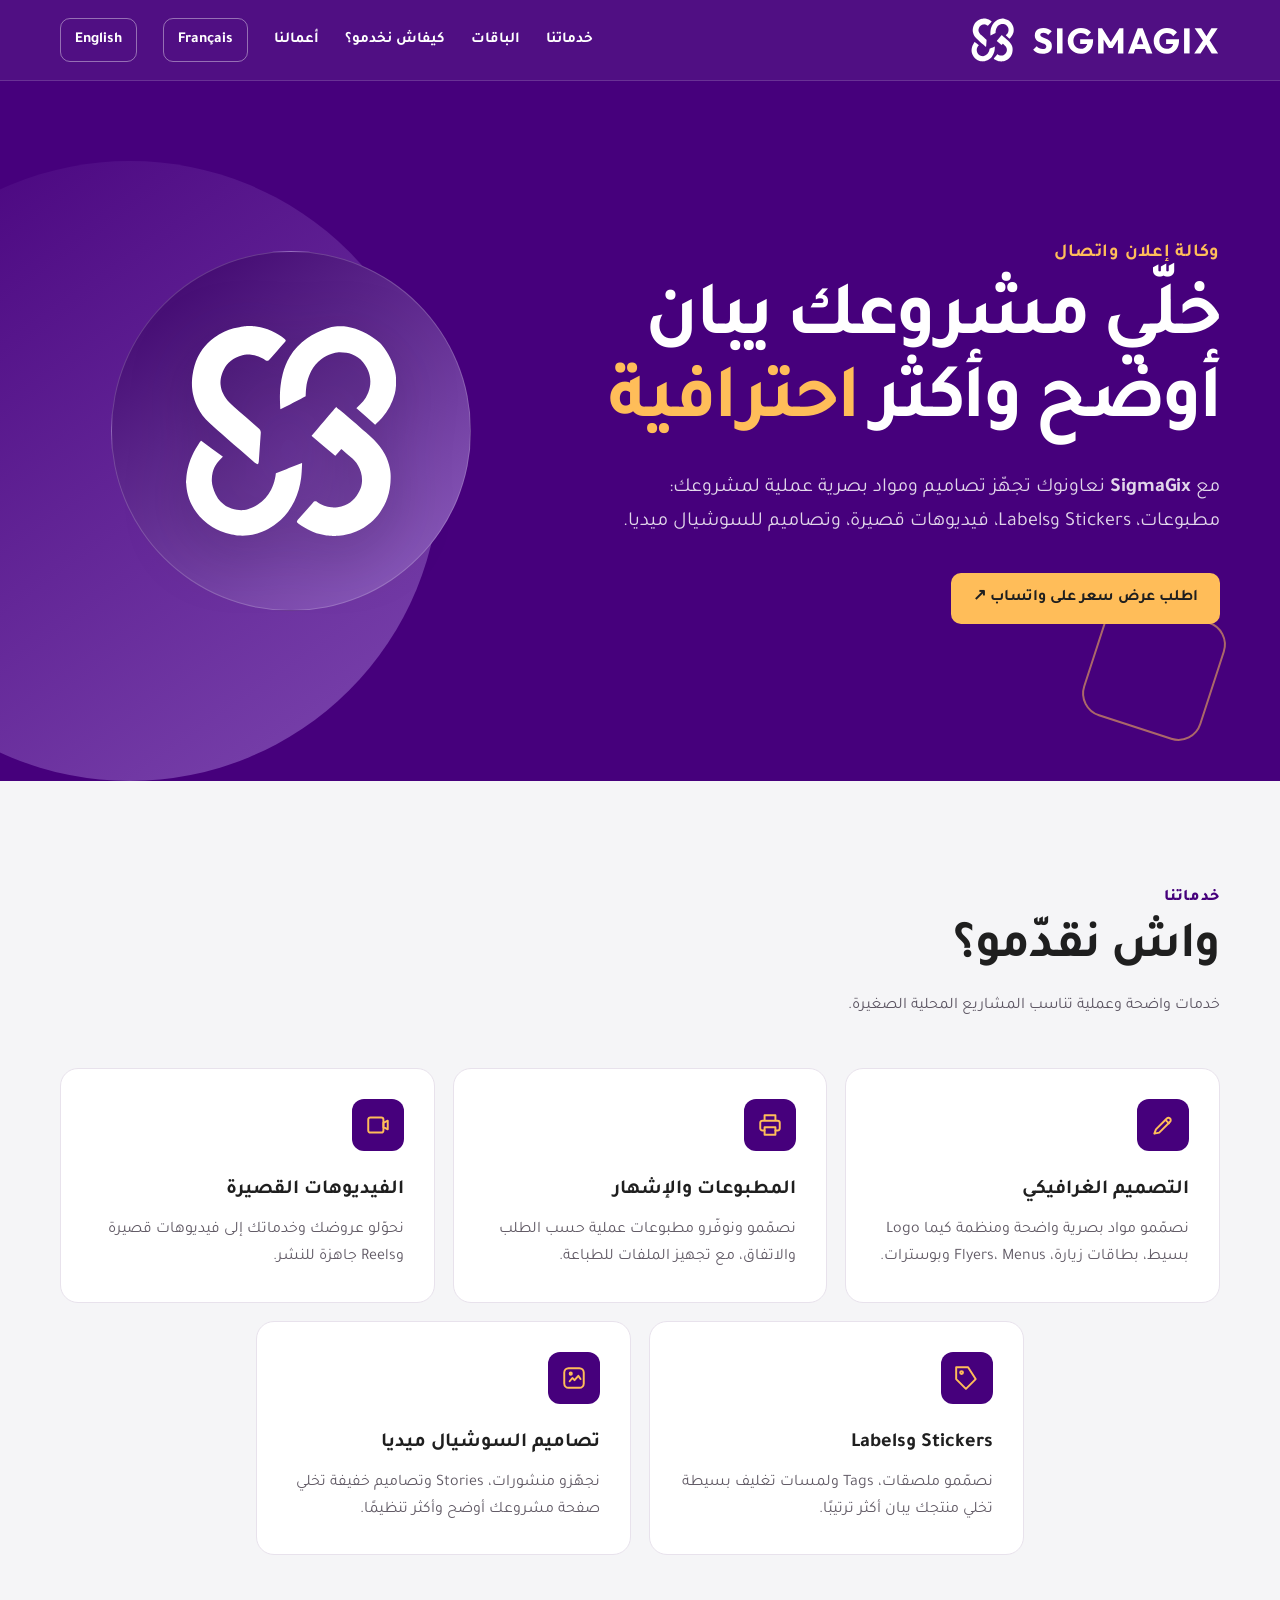
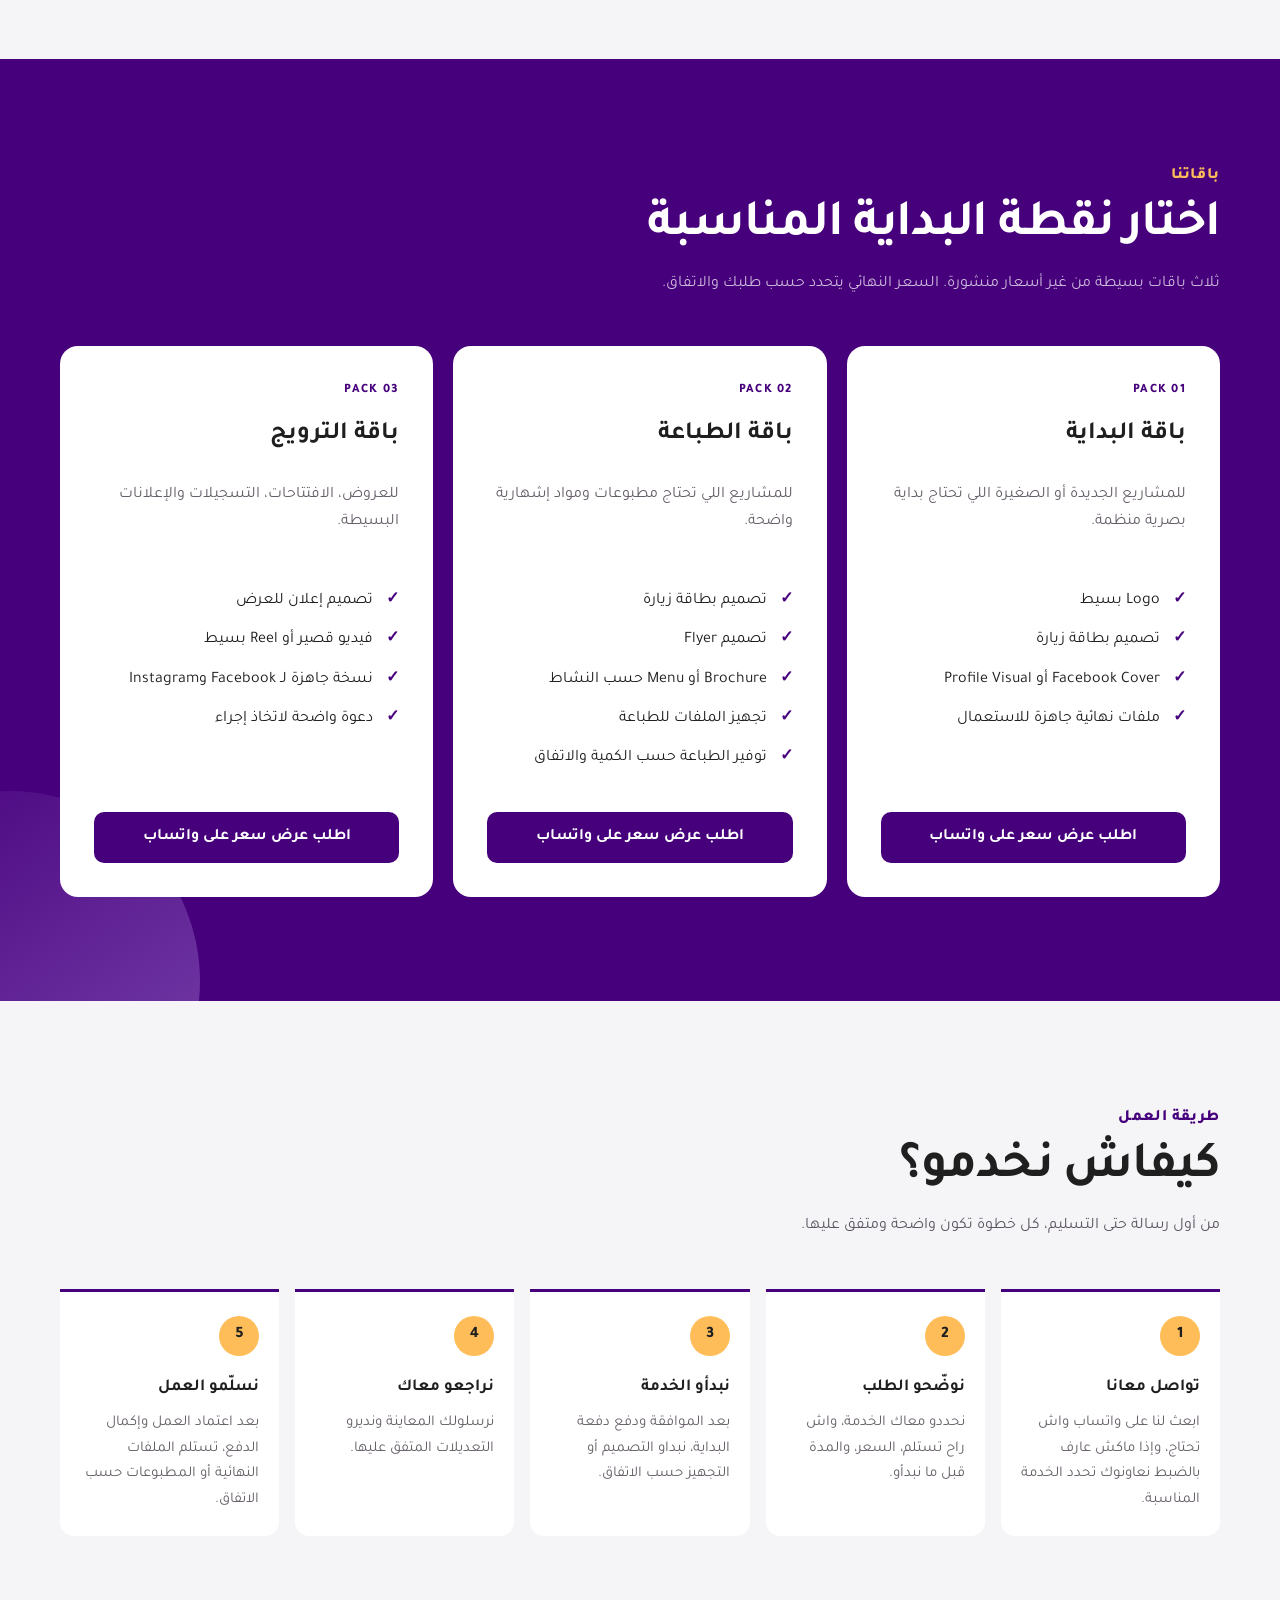
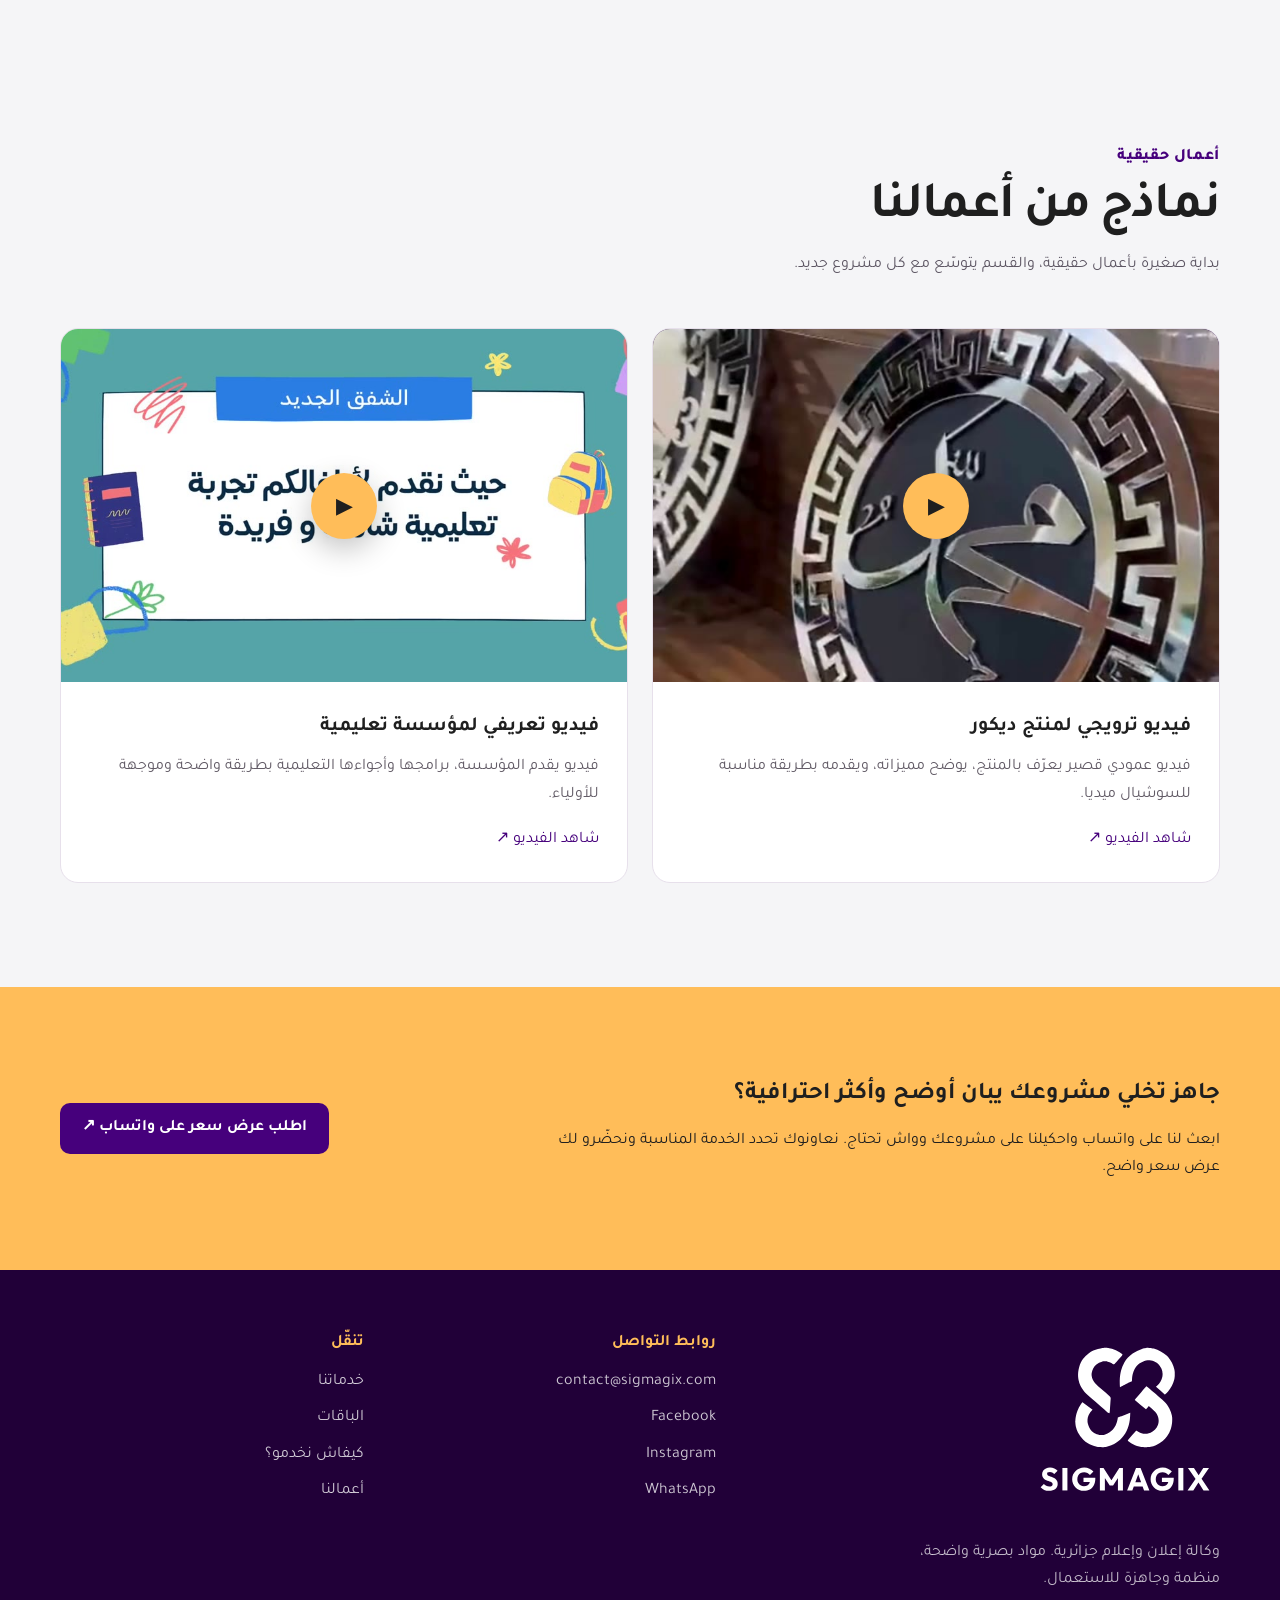
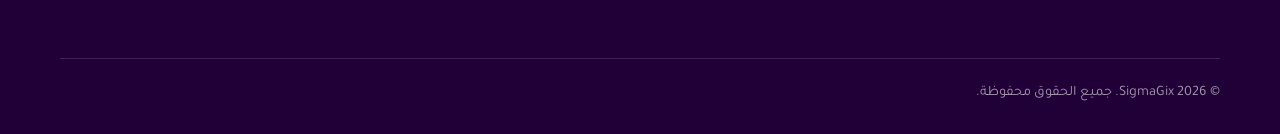
==== commit dcd5fb67: "Add files via upload" ====
--- a/index.html
+++ b/index.html
@@ -1,2 +1,2 @@
 <!DOCTYPE html>
-<html dir="rtl" lang="ar"><head><meta charset="utf-8"/><meta content="width=device-width,initial-scale=1" name="viewport"/><title>SigmaGix — Advertising &amp; Media Agency</title><meta content="SigmaGix وكالة إعلان وإعلام في المدية، نجهّز تصاميم ومطبوعات وفيديوهات قصيرة ومواد بصرية عملية للمشاريع المحلية." name="description"/><meta content="#46007C" name="theme-color"/><meta content="SigmaGix — Advertising &amp; Media Agency" property="og:title"/><meta content="SigmaGix وكالة إعلان وإعلام في المدية، نجهّز تصاميم ومطبوعات وفيديوهات قصيرة ومواد بصرية عملية للمشاريع المحلية." property="og:description"/><meta content="website" property="og:type"/><link href="assets/black-icon.svg" rel="icon" type="image/svg+xml"/><link href="styles.css" rel="stylesheet"/></head><body dir="rtl"><a class="skip" href="#main">الرئيسية</a><header class="site-header"><div class="container nav"><a aria-label="SigmaGix — الرئيسية" class="brand" href=""><img alt="SigmaGix" src="assets/horizontal-logo-white.svg"/></a><button aria-expanded="false" aria-label="Menu" class="menu-btn">☰</button><nav aria-label="Navigation" class="nav-links"><a href="#services">خدماتنا</a><a href="#packs">الباقات</a><a href="#process">كيفاش نخدمو؟</a><a href="#work">أعمالنا</a><a class="lang-switch" href="fr/" hreflang="fr">Français</a><a class="lang-switch" href="en/" hreflang="en">English</a></nav></div></header><main id="main"><section class="hero"><div class="container hero-grid"><div><span class="eyebrow" style="font-size:1.15rem">وكالة إعلان واتصال</span><h1>خلّي مشروعك يبان<br/>أوضح وأكثر <span style="color:var(--yellow)">احترافية</span></h1><p>مع <strong>SigmaGix</strong> نعاونوك تجهّز تصاميم ومواد بصرية عملية لمشروعك: مطبوعات، Stickers وLabels، فيديوهات قصيرة، وتصاميم للسوشيال ميديا.</p><a class="btn btn-primary" href="https://wa.me/213550505715?text=%D8%B3%D9%84%D8%A7%D9%85%D8%8C%20%D8%AD%D8%A7%D8%A8%20%D9%86%D8%B7%D9%84%D8%A8%20%D8%B9%D8%B1%D8%B6%20%D8%B3%D8%B9%D8%B1%20%D9%85%D9%86%20SigmaGix." rel="noopener" target="_blank">اطلب عرض سعر على واتساب ↗</a></div><div aria-hidden="true" class="hero-mark"><div class="orb"></div><img alt="" src="assets/white-icon.svg"/><span class="float-card fc1"><i></i>تصميم واضح</span><span class="float-card fc2"><i></i>جاهز للاستعمال</span></div></div></section><section class="section" id="services"><div class="container"><div class="section-head"><span class="section-label">خدماتنا</span><h2>واش نقدّمو؟</h2><p class="section-intro">خدمات واضحة وعملية تناسب المشاريع المحلية الصغيرة.</p></div><div class="services-grid"><article class="service-card"><div class="icon-box"><svg aria-hidden="true" viewbox="0 0 24 24"><path d="m4 20 4.5-1 10-10a2.1 2.1 0 0 0-3-3l-10 10L4 20Z"></path><path d="m14.5 7.5 3 3"></path></svg></div><h3>التصميم الغرافيكي</h3><p>نصمّمو مواد بصرية واضحة ومنظمة كيما Logo بسيط، بطاقات زيارة، Flyers، Menus وبوسترات.</p></article><article class="service-card"><div class="icon-box"><svg aria-hidden="true" viewbox="0 0 24 24"><path d="M7 8V3h10v5M7 17H5a2 2 0 0 1-2-2v-5a2 2 0 0 1 2-2h14a2 2 0 0 1 2 2v5a2 2 0 0 1-2 2h-2"></path><path d="M7 14h10v7H7z"></path></svg></div><h3>المطبوعات والإشهار</h3><p>نصمّمو ونوفّرو مطبوعات عملية حسب الطلب والاتفاق، مع تجهيز الملفات للطباعة.</p></article><article class="service-card"><div class="icon-box"><svg aria-hidden="true" viewbox="0 0 24 24"><rect height="14" rx="2" width="14" x="3" y="5"></rect><path d="m17 10 4-2v8l-4-2z"></path></svg></div><h3>الفيديوهات القصيرة</h3><p>نحوّلو عروضك وخدماتك إلى فيديوهات قصيرة وReels جاهزة للنشر.</p></article><article class="service-card"><div class="icon-box"><svg aria-hidden="true" viewbox="0 0 24 24"><path d="M20 13 11 22 2 13V2h11z"></path><circle cx="7" cy="7" r="1.3"></circle></svg></div><h3>Stickers وLabels</h3><p>نصمّمو ملصقات، Tags ولمسات تغليف بسيطة تخلي منتجك يبان أكثر ترتيبًا.</p></article><article class="service-card"><div class="icon-box"><svg aria-hidden="true" viewbox="0 0 24 24"><rect height="18" rx="4" width="18" x="3" y="3"></rect><path d="M8 15l2.5-3 2 2 3.5-4 2 3"></path><circle cx="9" cy="8" r="1"></circle></svg></div><h3>تصاميم السوشيال ميديا</h3><p>نجهّزو منشورات، Stories وتصاميم خفيفة تخلي صفحة مشروعك أوضح وأكثر تنظيمًا.</p></article></div></div></section><section class="section purple-section" id="packs"><div class="container"><div class="section-head"><span class="section-label">باقاتنا</span><h2>اختار نقطة البداية المناسبة</h2><p class="section-intro">ثلاث باقات بسيطة من غير أسعار منشورة. السعر النهائي يتحدد حسب طلبك والاتفاق.</p></div><div class="packs"><article class="pack"><span class="pack-no">PACK 01</span><h3>باقة البداية</h3><p>للمشاريع الجديدة أو الصغيرة اللي تحتاج بداية بصرية منظمة.</p><ul><li>Logo بسيط</li><li>تصميم بطاقة زيارة</li><li>Facebook Cover أو Profile Visual</li><li>ملفات نهائية جاهزة للاستعمال</li></ul><a class="btn" href="https://wa.me/213550505715?text=%D8%B3%D9%84%D8%A7%D9%85%D8%8C%20%D8%AD%D8%A7%D8%A8%20%D9%86%D8%B7%D9%84%D8%A8%20%D8%B9%D8%B1%D8%B6%20%D8%B3%D8%B9%D8%B1%20%D9%85%D9%86%20SigmaGix." rel="noopener" target="_blank">اطلب عرض سعر على واتساب</a></article><article class="pack"><span class="pack-no">PACK 02</span><h3>باقة الطباعة</h3><p>للمشاريع اللي تحتاج مطبوعات ومواد إشهارية واضحة.</p><ul><li>تصميم بطاقة زيارة</li><li>تصميم Flyer</li><li>Brochure أو Menu حسب النشاط</li><li>تجهيز الملفات للطباعة</li><li>توفير الطباعة حسب الكمية والاتفاق</li></ul><a class="btn" href="https://wa.me/213550505715?text=%D8%B3%D9%84%D8%A7%D9%85%D8%8C%20%D8%AD%D8%A7%D8%A8%20%D9%86%D8%B7%D9%84%D8%A8%20%D8%B9%D8%B1%D8%B6%20%D8%B3%D8%B9%D8%B1%20%D9%85%D9%86%20SigmaGix." rel="noopener" target="_blank">اطلب عرض سعر على واتساب</a></article><article class="pack"><span class="pack-no">PACK 03</span><h3>باقة الترويج</h3><p>للعروض، الافتتاحات، التسجيلات والإعلانات البسيطة.</p><ul><li>تصميم إعلان للعرض</li><li>فيديو قصير أو Reel بسيط</li><li>نسخة جاهزة لـ Facebook وInstagram</li><li>دعوة واضحة لاتخاذ إجراء</li></ul><a class="btn" href="https://wa.me/213550505715?text=%D8%B3%D9%84%D8%A7%D9%85%D8%8C%20%D8%AD%D8%A7%D8%A8%20%D9%86%D8%B7%D9%84%D8%A8%20%D8%B9%D8%B1%D8%B6%20%D8%B3%D8%B9%D8%B1%20%D9%85%D9%86%20SigmaGix." rel="noopener" target="_blank">اطلب عرض سعر على واتساب</a></article></div></div></section><section class="section" id="process"><div class="container"><div class="section-head"><span class="section-label">طريقة العمل</span><h2>كيفاش نخدمو؟</h2><p class="section-intro">من أول رسالة حتى التسليم، كل خطوة تكون واضحة ومتفق عليها.</p></div><div class="process"><article class="step"><span class="step-no">1</span><h3>تواصل معانا</h3><p>ابعث لنا على واتساب واش تحتاج، وإذا ماكش عارف بالضبط نعاونوك تحدد الخدمة المناسبة.</p></article><article class="step"><span class="step-no">2</span><h3>نوضّحو الطلب</h3><p>نحددو معاك الخدمة، واش راح تستلم، السعر، والمدة قبل ما نبدأو.</p></article><article class="step"><span class="step-no">3</span><h3>نبدأو الخدمة</h3><p>بعد الموافقة ودفع دفعة البداية، نبداو التصميم أو التجهيز حسب الاتفاق.</p></article><article class="step"><span class="step-no">4</span><h3>نراجعو معاك</h3><p>نرسلولك المعاينة ونديرو التعديلات المتفق عليها.</p></article><article class="step"><span class="step-no">5</span><h3>نسلّمو العمل</h3><p>بعد اعتماد العمل وإكمال الدفع، تستلم الملفات النهائية أو المطبوعات حسب الاتفاق.</p></article></div></div></section><section class="section" id="work"><div class="container"><div class="section-head"><span class="section-label">أعمال حقيقية</span><h2>نماذج من أعمالنا</h2><p class="section-intro">بداية صغيرة بأعمال حقيقية، والقسم يتوسّع مع كل مشروع جديد.</p></div><div class="work-grid"><article class="work"><div class="work-media"><img alt="فيديو ترويجي لمنتج ديكور" src="assets/video/product-poster.jpg"/><button aria-label="تشغيل الفيديو: فيديو ترويجي لمنتج ديكور" class="play" data-orientation="portrait" data-poster="assets/video/product-poster.jpg" data-title="فيديو ترويجي لمنتج ديكور" data-video="assets/video/product.mp4" type="button">▶</button></div><div class="work-copy"><h3>فيديو ترويجي لمنتج ديكور</h3><p>فيديو عمودي قصير يعرّف بالمنتج، يوضح مميزاته، ويقدمه بطريقة مناسبة للسوشيال ميديا.</p><button class="text-btn" data-orientation="portrait" data-poster="assets/video/product-poster.jpg" data-title="فيديو ترويجي لمنتج ديكور" data-video="assets/video/product.mp4" type="button">شاهد الفيديو ↗</button></div></article><article class="work"><div class="work-media"><img alt="فيديو تعريفي لمؤسسة تعليمية" src="assets/video/education-poster.jpg"/><button aria-label="تشغيل الفيديو: فيديو تعريفي لمؤسسة تعليمية" class="play" data-orientation="landscape" data-poster="assets/video/education-poster.jpg" data-title="فيديو تعريفي لمؤسسة تعليمية" data-video="assets/video/education.mp4" type="button">▶</button></div><div class="work-copy"><h3>فيديو تعريفي لمؤسسة تعليمية</h3><p>فيديو يقدم المؤسسة، برامجها وأجواءها التعليمية بطريقة واضحة وموجهة للأولياء.</p><button class="text-btn" data-orientation="landscape" data-poster="assets/video/education-poster.jpg" data-title="فيديو تعريفي لمؤسسة تعليمية" data-video="assets/video/education.mp4" type="button">شاهد الفيديو ↗</button></div></article></div></div></section><section class="cta-section"><div class="container cta-grid"><div><h2>جاهز تخلي مشروعك يبان أوضح وأكثر احترافية؟</h2><p>ابعث لنا على واتساب واحكيلنا على مشروعك وواش تحتاج. نعاونوك تحدد الخدمة المناسبة ونحضّرو لك عرض سعر واضح.</p></div><a class="btn" href="https://wa.me/213550505715?text=%D8%B3%D9%84%D8%A7%D9%85%D8%8C%20%D8%AD%D8%A7%D8%A8%20%D9%86%D8%B7%D9%84%D8%A8%20%D8%B9%D8%B1%D8%B6%20%D8%B3%D8%B9%D8%B1%20%D9%85%D9%86%20SigmaGix." rel="noopener" target="_blank">اطلب عرض سعر على واتساب ↗</a></div></section></main><footer class="site-footer"><div class="container"><div class="footer-grid"><div><img alt="SigmaGix" class="footer-logo" src="assets/logo-white-website.svg"/><p class="footer-tag">وكالة إعلان وإعلام جزائرية. مواد بصرية واضحة، منظمة وجاهزة للاستعمال.</p></div><div><div class="footer-title">روابط التواصل</div><div class="footer-links"><a href="mailto:contact@sigmagix.com">contact@sigmagix.com</a><a href="https://www.facebook.com/SigmagixAgency" rel="noopener" target="_blank">Facebook</a><a href="https://www.instagram.com/sigmagix/" rel="noopener" target="_blank">Instagram</a><a href="https://wa.me/213550505715?text=%D8%B3%D9%84%D8%A7%D9%85%D8%8C%20%D8%AD%D8%A7%D8%A8%20%D9%86%D8%B7%D9%84%D8%A8%20%D8%B9%D8%B1%D8%B6%20%D8%B3%D8%B9%D8%B1%20%D9%85%D9%86%20SigmaGix." rel="noopener" target="_blank">WhatsApp</a></div></div><div><div class="footer-title">تنقّل</div><div class="footer-links"><a href="#services">خدماتنا</a><a href="#packs">الباقات</a><a href="#process">كيفاش نخدمو؟</a><a href="#work">أعمالنا</a></div></div></div><div class="copyright">© 2026 SigmaGix. جميع الحقوق محفوظة.</div></div></footer><dialog aria-labelledby="video-title" class="video-dialog"><div class="dialog-head"><h2 id="video-title"></h2><button aria-label="غلق" class="dialog-close">×</button></div><video controls="" playsinline="" preload="none"></video></dialog><script src="script.js"></script></body></html>
+<html dir="rtl" lang="ar"><head><meta charset="utf-8"/><meta content="width=device-width,initial-scale=1" name="viewport"/><title>SigmaGix — وكالة إعلان واتصال</title><meta content="SigmaGix وكالة إعلان وإعلام في المدية، نجهّز تصاميم ومطبوعات وفيديوهات قصيرة ومواد بصرية عملية للمشاريع المحلية." name="description"/><meta content="#46007C" name="theme-color"/><meta content="SigmaGix — Advertising &amp; Media Agency" property="og:title"/><meta content="SigmaGix وكالة إعلان وإعلام في المدية، نجهّز تصاميم ومطبوعات وفيديوهات قصيرة ومواد بصرية عملية للمشاريع المحلية." property="og:description"/><meta content="website" property="og:type"/><link href="assets/black-icon.svg" rel="icon" type="image/svg+xml"/><link href="styles.css" rel="stylesheet"/></head><body dir="rtl"><a class="skip" href="#main">الرئيسية</a><header class="site-header"><div class="container nav"><a aria-label="SigmaGix — الرئيسية" class="brand" href=""><img alt="SigmaGix" src="assets/horizontal-logo-white.svg"/></a><button aria-expanded="false" aria-label="Menu" class="menu-btn">☰</button><nav aria-label="Navigation" class="nav-links"><a href="#services">خدماتنا</a><a href="#packs">الباقات</a><a href="#process">كيفاش نخدمو؟</a><a href="#work">أعمالنا</a><a class="lang-switch" href="fr/" hreflang="fr">Français</a><a class="lang-switch" href="en/" hreflang="en">English</a></nav></div></header><main id="main"><section class="hero"><div class="container hero-grid"><div><span class="eyebrow" style="font-size:1.15rem">وكالة إعلان واتصال</span><h1>خلّي مشروعك يبان<br/>أوضح وأكثر <span style="color:var(--yellow)">احترافية</span></h1><p>مع <strong>SigmaGix</strong> نعاونوك تجهّز تصاميم ومواد بصرية عملية لمشروعك: مطبوعات، Stickers وLabels، فيديوهات قصيرة، وتصاميم للسوشيال ميديا.</p><a class="btn btn-primary" href="https://wa.me/213550505715?text=%D8%B3%D9%84%D8%A7%D9%85%D8%8C%20%D8%AD%D8%A7%D8%A8%20%D9%86%D8%B7%D9%84%D8%A8%20%D8%B9%D8%B1%D8%B6%20%D8%B3%D8%B9%D8%B1%20%D9%85%D9%86%20SigmaGix." rel="noopener" target="_blank">اطلب عرض سعر على واتساب ↗</a></div><div aria-hidden="true" class="hero-mark"><div class="orb"></div><img alt="" src="assets/white-icon.svg"/></div></div></section><section class="section" id="services"><div class="container"><div class="section-head"><span class="section-label">خدماتنا</span><h2>واش نقدّمو؟</h2><p class="section-intro">خدمات واضحة وعملية تناسب المشاريع المحلية الصغيرة.</p></div><div class="services-grid"><article class="service-card"><div class="icon-box"><svg aria-hidden="true" viewbox="0 0 24 24"><path d="m4 20 4.5-1 10-10a2.1 2.1 0 0 0-3-3l-10 10L4 20Z"></path><path d="m14.5 7.5 3 3"></path></svg></div><h3>التصميم الغرافيكي</h3><p>نصمّمو مواد بصرية واضحة ومنظمة كيما Logo بسيط، بطاقات زيارة، Flyers، Menus وبوسترات.</p></article><article class="service-card"><div class="icon-box"><svg aria-hidden="true" viewbox="0 0 24 24"><path d="M7 8V3h10v5M7 17H5a2 2 0 0 1-2-2v-5a2 2 0 0 1 2-2h14a2 2 0 0 1 2 2v5a2 2 0 0 1-2 2h-2"></path><path d="M7 14h10v7H7z"></path></svg></div><h3>المطبوعات والإشهار</h3><p>نصمّمو ونوفّرو مطبوعات عملية حسب الطلب والاتفاق، مع تجهيز الملفات للطباعة.</p></article><article class="service-card"><div class="icon-box"><svg aria-hidden="true" viewbox="0 0 24 24"><rect height="14" rx="2" width="14" x="3" y="5"></rect><path d="m17 10 4-2v8l-4-2z"></path></svg></div><h3>الفيديوهات القصيرة</h3><p>نحوّلو عروضك وخدماتك إلى فيديوهات قصيرة وReels جاهزة للنشر.</p></article><article class="service-card"><div class="icon-box"><svg aria-hidden="true" viewbox="0 0 24 24"><path d="M20 13 11 22 2 13V2h11z"></path><circle cx="7" cy="7" r="1.3"></circle></svg></div><h3>Stickers وLabels</h3><p>نصمّمو ملصقات، Tags ولمسات تغليف بسيطة تخلي منتجك يبان أكثر ترتيبًا.</p></article><article class="service-card"><div class="icon-box"><svg aria-hidden="true" viewbox="0 0 24 24"><rect height="18" rx="4" width="18" x="3" y="3"></rect><path d="M8 15l2.5-3 2 2 3.5-4 2 3"></path><circle cx="9" cy="8" r="1"></circle></svg></div><h3>تصاميم السوشيال ميديا</h3><p>نجهّزو منشورات، Stories وتصاميم خفيفة تخلي صفحة مشروعك أوضح وأكثر تنظيمًا.</p></article></div></div></section><section class="section purple-section" id="packs"><div class="container"><div class="section-head"><span class="section-label">باقاتنا</span><h2>اختار نقطة البداية المناسبة</h2><p class="section-intro">ثلاث باقات بسيطة من غير أسعار منشورة. السعر النهائي يتحدد حسب طلبك والاتفاق.</p></div><div class="packs"><article class="pack"><span class="pack-no">PACK 01</span><h3>باقة البداية</h3><p>للمشاريع الجديدة أو الصغيرة اللي تحتاج بداية بصرية منظمة.</p><ul><li>Logo بسيط</li><li>تصميم بطاقة زيارة</li><li>Facebook Cover أو Profile Visual</li><li>ملفات نهائية جاهزة للاستعمال</li></ul><a class="btn" href="https://wa.me/213550505715?text=%D8%B3%D9%84%D8%A7%D9%85%D8%8C%20%D8%AD%D8%A7%D8%A8%20%D9%86%D8%B7%D9%84%D8%A8%20%D8%B9%D8%B1%D8%B6%20%D8%B3%D8%B9%D8%B1%20%D9%85%D9%86%20SigmaGix." rel="noopener" target="_blank">اطلب عرض سعر على واتساب</a></article><article class="pack"><span class="pack-no">PACK 02</span><h3>باقة الطباعة</h3><p>للمشاريع اللي تحتاج مطبوعات ومواد إشهارية واضحة.</p><ul><li>تصميم بطاقة زيارة</li><li>تصميم Flyer</li><li>Brochure أو Menu حسب النشاط</li><li>تجهيز الملفات للطباعة</li><li>توفير الطباعة حسب الكمية والاتفاق</li></ul><a class="btn" href="https://wa.me/213550505715?text=%D8%B3%D9%84%D8%A7%D9%85%D8%8C%20%D8%AD%D8%A7%D8%A8%20%D9%86%D8%B7%D9%84%D8%A8%20%D8%B9%D8%B1%D8%B6%20%D8%B3%D8%B9%D8%B1%20%D9%85%D9%86%20SigmaGix." rel="noopener" target="_blank">اطلب عرض سعر على واتساب</a></article><article class="pack"><span class="pack-no">PACK 03</span><h3>باقة الترويج</h3><p>للعروض، الافتتاحات، التسجيلات والإعلانات البسيطة.</p><ul><li>تصميم إعلان للعرض</li><li>فيديو قصير أو Reel بسيط</li><li>نسخة جاهزة لـ Facebook وInstagram</li><li>دعوة واضحة لاتخاذ إجراء</li></ul><a class="btn" href="https://wa.me/213550505715?text=%D8%B3%D9%84%D8%A7%D9%85%D8%8C%20%D8%AD%D8%A7%D8%A8%20%D9%86%D8%B7%D9%84%D8%A8%20%D8%B9%D8%B1%D8%B6%20%D8%B3%D8%B9%D8%B1%20%D9%85%D9%86%20SigmaGix." rel="noopener" target="_blank">اطلب عرض سعر على واتساب</a></article></div></div></section><section class="section" id="process"><div class="container"><div class="section-head"><span class="section-label">طريقة العمل</span><h2>كيفاش نخدمو؟</h2><p class="section-intro">من أول رسالة حتى التسليم، كل خطوة تكون واضحة ومتفق عليها.</p></div><div class="process"><article class="step"><span class="step-no">1</span><h3>تواصل معانا</h3><p>ابعث لنا على واتساب واش تحتاج، وإذا ماكش عارف بالضبط نعاونوك تحدد الخدمة المناسبة.</p></article><article class="step"><span class="step-no">2</span><h3>نوضّحو الطلب</h3><p>نحددو معاك الخدمة، واش راح تستلم، السعر، والمدة قبل ما نبدأو.</p></article><article class="step"><span class="step-no">3</span><h3>نبدأو الخدمة</h3><p>بعد الموافقة ودفع دفعة البداية، نبداو التصميم أو التجهيز حسب الاتفاق.</p></article><article class="step"><span class="step-no">4</span><h3>نراجعو معاك</h3><p>نرسلولك المعاينة ونديرو التعديلات المتفق عليها.</p></article><article class="step"><span class="step-no">5</span><h3>نسلّمو العمل</h3><p>بعد اعتماد العمل وإكمال الدفع، تستلم الملفات النهائية أو المطبوعات حسب الاتفاق.</p></article></div></div></section><section class="section" id="work"><div class="container"><div class="section-head"><span class="section-label">أعمال حقيقية</span><h2>نماذج من أعمالنا</h2><p class="section-intro">بداية صغيرة بأعمال حقيقية، والقسم يتوسّع مع كل مشروع جديد.</p></div><div class="work-grid"><article class="work"><div class="work-media"><img alt="فيديو ترويجي لمنتج ديكور" src="assets/video/product-poster.jpg"/><button aria-label="تشغيل الفيديو: فيديو ترويجي لمنتج ديكور" class="play" data-orientation="portrait" data-poster="assets/video/product-poster.jpg" data-title="فيديو ترويجي لمنتج ديكور" data-video="assets/video/product.mp4" type="button">▶</button></div><div class="work-copy"><h3>فيديو ترويجي لمنتج ديكور</h3><p>فيديو عمودي قصير يعرّف بالمنتج، يوضح مميزاته، ويقدمه بطريقة مناسبة للسوشيال ميديا.</p><button class="text-btn" data-orientation="portrait" data-poster="assets/video/product-poster.jpg" data-title="فيديو ترويجي لمنتج ديكور" data-video="assets/video/product.mp4" type="button">شاهد الفيديو ↗</button></div></article><article class="work"><div class="work-media"><img alt="فيديو تعريفي لمؤسسة تعليمية" src="assets/video/education-poster.jpg"/><button aria-label="تشغيل الفيديو: فيديو تعريفي لمؤسسة تعليمية" class="play" data-orientation="landscape" data-poster="assets/video/education-poster.jpg" data-title="فيديو تعريفي لمؤسسة تعليمية" data-video="assets/video/education.mp4" type="button">▶</button></div><div class="work-copy"><h3>فيديو تعريفي لمؤسسة تعليمية</h3><p>فيديو يقدم المؤسسة، برامجها وأجواءها التعليمية بطريقة واضحة وموجهة للأولياء.</p><button class="text-btn" data-orientation="landscape" data-poster="assets/video/education-poster.jpg" data-title="فيديو تعريفي لمؤسسة تعليمية" data-video="assets/video/education.mp4" type="button">شاهد الفيديو ↗</button></div></article></div></div></section><section class="cta-section"><div class="container cta-grid"><div><h2>جاهز تخلي مشروعك يبان أوضح وأكثر احترافية؟</h2><p>ابعث لنا على واتساب واحكيلنا على مشروعك وواش تحتاج. نعاونوك تحدد الخدمة المناسبة ونحضّرو لك عرض سعر واضح.</p></div><a class="btn" href="https://wa.me/213550505715?text=%D8%B3%D9%84%D8%A7%D9%85%D8%8C%20%D8%AD%D8%A7%D8%A8%20%D9%86%D8%B7%D9%84%D8%A8%20%D8%B9%D8%B1%D8%B6%20%D8%B3%D8%B9%D8%B1%20%D9%85%D9%86%20SigmaGix." rel="noopener" target="_blank">اطلب عرض سعر على واتساب ↗</a></div></section></main><footer class="site-footer"><div class="container"><div class="footer-grid"><div><img alt="SigmaGix" class="footer-logo" src="assets/logo-white-website.svg"/><p class="footer-tag">وكالة إعلان وإعلام جزائرية. مواد بصرية واضحة، منظمة وجاهزة للاستعمال.</p></div><div><div class="footer-title">روابط التواصل</div><div class="footer-links"><a href="mailto:contact@sigmagix.com">contact@sigmagix.com</a><a href="https://www.facebook.com/SigmagixAgency" rel="noopener" target="_blank">Facebook</a><a href="https://www.instagram.com/sigmagix/" rel="noopener" target="_blank">Instagram</a><a href="https://wa.me/213550505715?text=%D8%B3%D9%84%D8%A7%D9%85%D8%8C%20%D8%AD%D8%A7%D8%A8%20%D9%86%D8%B7%D9%84%D8%A8%20%D8%B9%D8%B1%D8%B6%20%D8%B3%D8%B9%D8%B1%20%D9%85%D9%86%20SigmaGix." rel="noopener" target="_blank">WhatsApp</a></div></div><div><div class="footer-title">تنقّل</div><div class="footer-links"><a href="#services">خدماتنا</a><a href="#packs">الباقات</a><a href="#process">كيفاش نخدمو؟</a><a href="#work">أعمالنا</a></div></div></div><div class="copyright">© 2026 SigmaGix. جميع الحقوق محفوظة.</div></div></footer><dialog aria-labelledby="video-title" class="video-dialog"><div class="dialog-head"><h2 id="video-title"></h2><button aria-label="غلق" class="dialog-close">×</button></div><video controls="" playsinline="" preload="none"></video></dialog><script src="script.js"></script></body></html>
